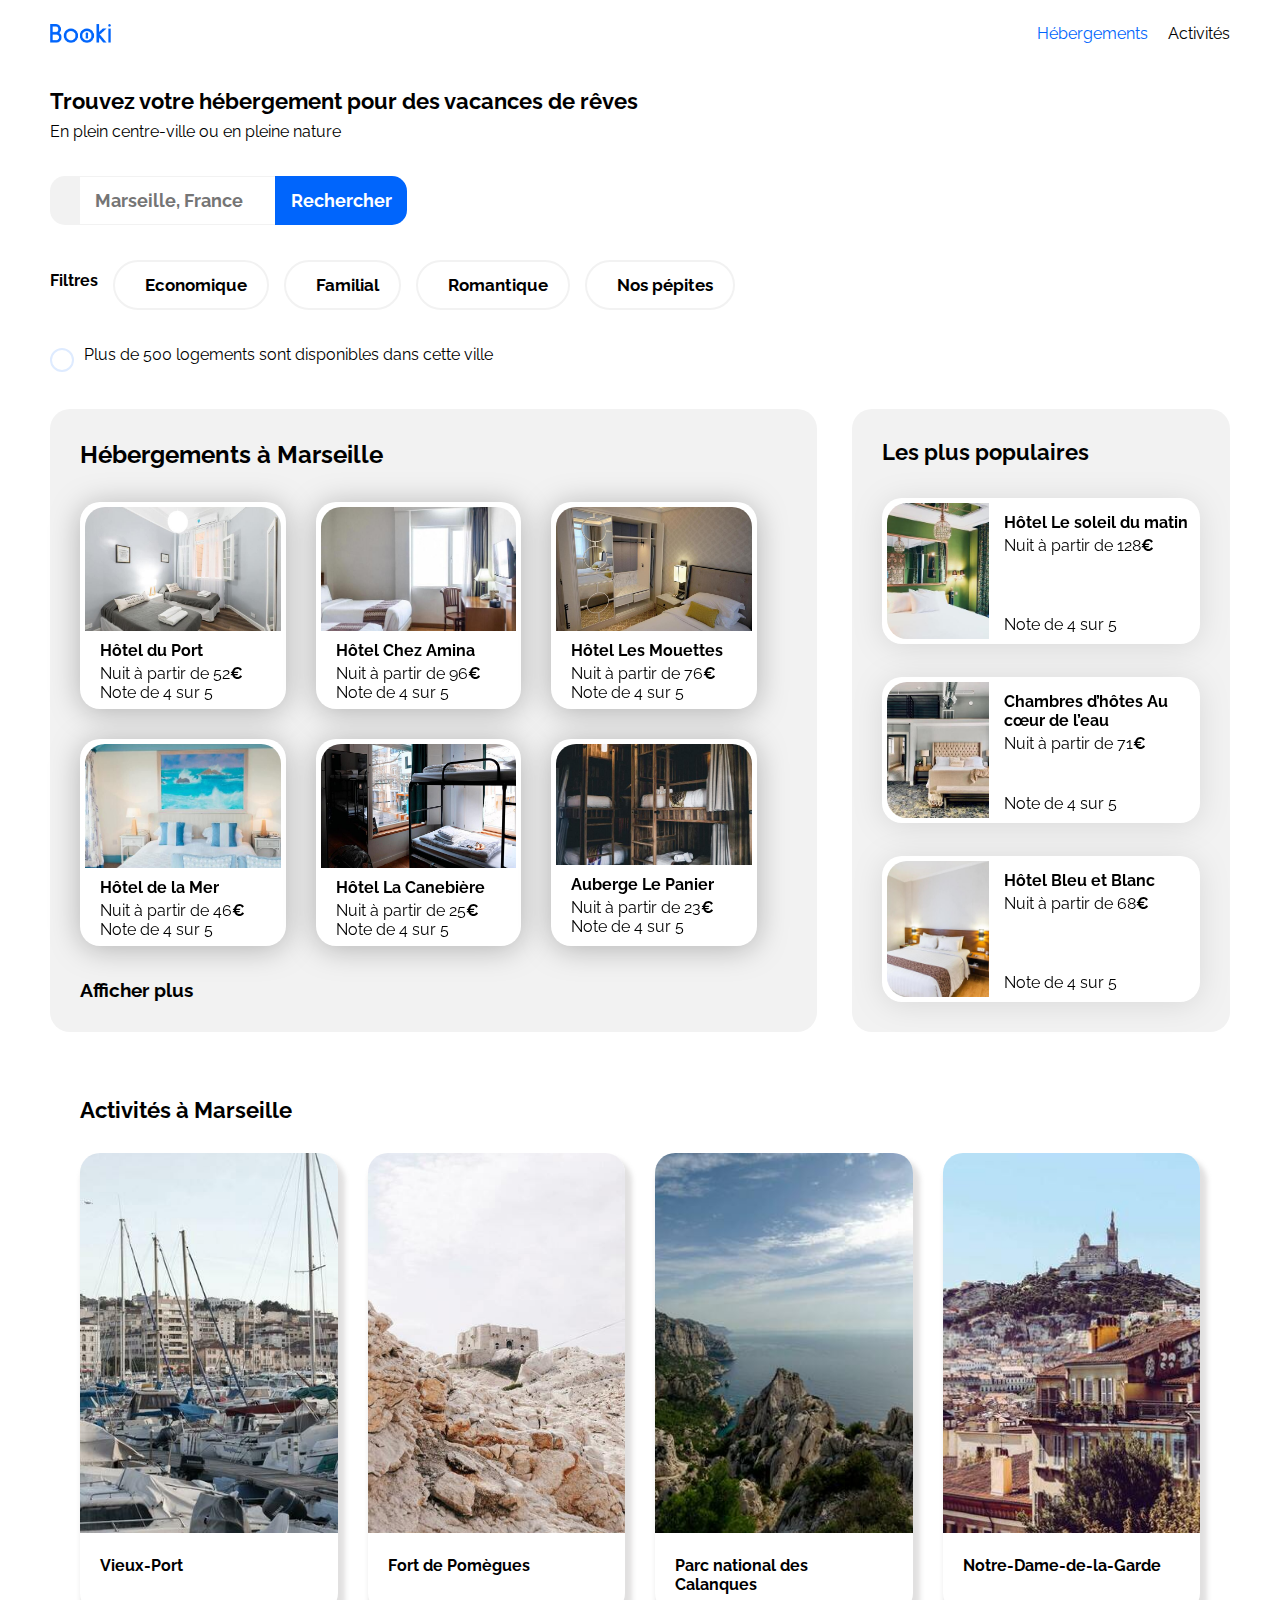
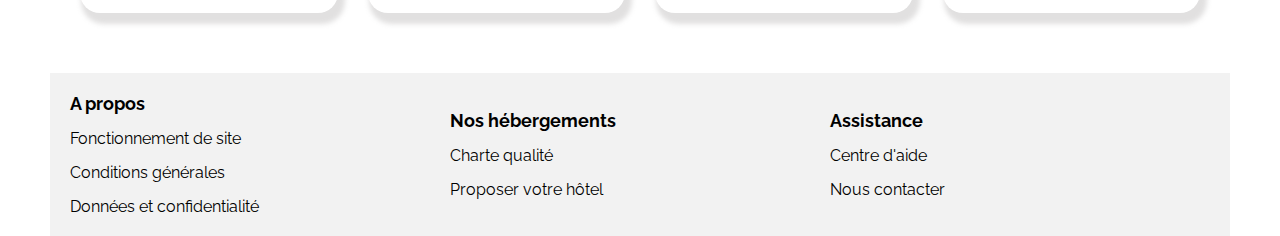
==== booki-RVU/index.html @ a8ab1704 "ajout des styles tablette et mobile" ====
<!DOCTYPE html>
<html lang="fr">

<head>
    <meta charset="UTF-8">
    <meta name="viewport" content="width=device-width, initial-scale=1.0">
    <title>Booki</title>
    <link rel="preconnect" href="https://fonts.googleapis.com">
    <link rel="preconnect" href="https://fonts.gstatic.com" crossorigin>
    <link href="https://fonts.googleapis.com/css2?family=Raleway:wght@400;500;700&display=swap" rel="stylesheet">
    <link rel="stylesheet" href="https://cdnjs.cloudflare.com/ajax/libs/font-awesome/6.2.1/css/all.min.css"
        integrity="sha512-MV7K8+y+gLIBoVD59lQIYicR65iaqukzvf/nwasF0nqhPay5w/9lJmVM2hMDcnK1OnMGCdVK+iQrJ7lzPJQd1w=="
        crossorigin="anonymous" referrerpolicy="no-referrer" />
    <link rel="stylesheet" href="./styles/style.css">
    <link rel="stylesheet" href="./styles/styles-mobile.css">
    <link rel="stylesheet" href="./styles/styles-tablette.css">
    <link rel="icon" type="image/svg+xml" href="images\logo\Booki.png">
</head>

<body>
    <div class="main-container">

        <header>
            <nav>
                <img class="logo-img" src="images/logo/Booki.png" alt="logo entreprise booki" />
                <ul>
                    <li id="barre-hebergements">
                        <a class="nav-hebergements" href="#Hébergements">Hébergements</a>
                    </li>
                    <li id="barre-activity">
                        <a class="nav-activités" href="#Activités">Activités</a>
                    </li>
                </ul>
            </nav>

        <section class="info">   
            <h1>Trouvez votre hébergement pour des vacances de rêves</h1>
            <p>En plein centre-ville ou en pleine nature</p>

            <form>
                <i class="fa-solid fa-location-dot"></i>
                <input type="search" name="ville" id="ville" placeholder="Marseille, France ">
                <button class="button-search" type="submit">
                    <span class="button-search-text">Rechercher</span>
                    <i class="fa-solid fa-search button-icon"></i>
                </button>
            </form>

            <section class="section-filters">
                <p class="filtres">Filtres</p>
                <ul>
                    <li>
                        <button class="button-filters">
                            <i class="fa-solid fa-money-bill-wave"></i>
                            Economique
                        </button>
                    </li>
                    <li>
                        <button class="button-filters">
                            <i class="fa-solid fa-person"></i>
                            Familial
                        </button>
                    </li>
                    <li>
                        <button class="button-filters">
                            <i class="fa-solid fa-heart"></i>
                            Romantique
                        </button>
                    </li>
                    <li>
                        <button class="button-filters">
                            <i class="fa-solid fa-fire"></i>
                            Nos pépites
                        </button>
                    </li>
                </ul>
        </section>
            <div class="info-section">
                <i class="fa-solid fa-circle-info"></i>
                <p>Plus de 500 logements sont disponibles dans cette ville</p>
            </div>
        </header>

        <main>
            <div class="hebergements-and-populaires">

                <section class="hebergements" id="Hébergements">
                    <h2>Hébergements à Marseille</h2>
                    <div class="hebergements-cards">
                        <a href="#">
                            <article class="card-hebergements">
                                <img class="img-hebergements" src=".\images\hebergements\fred-kleber.jpg"
                                    alt="chambre de l'hôtel du port montrant les lits, une pièce très claire et une fenêtre ouverte">

                                <div class="card-content">
                                    <div class="card-txt">
                                        <h3 class="card-title">Hôtel du Port</h3>
                                        <p>Nuit à partir de 52<span class="euro">€</span></p>
                                    </div>
                                    <div class="card-rating">
                                        <i class="fa-xs fa-solid fa-star" aria-hidden="true"></i>
                                        <i class="fa-xs fa-solid fa-star" aria-hidden="true"></i>
                                        <i class="fa-xs fa-solid fa-star" aria-hidden="true"></i>
                                        <i class="fa-xs fa-solid fa-star" aria-hidden="true"></i>
                                        <i class="fa-xs fa-solid fa-star neutral-star" aria-hidden="true"></i>
                                        <span class="sr-only">Note de 4 sur 5</span>
                                    </div>
                                </div>
                            </article>
                        </a>

                        <a href="#">
                            <article class="card-hebergements">

                                <img class="img-hebergements" src=".\images\hebergements\febrian-zakaria.jpg"
                                    alt="chambre de l'hôtel Chez Amina, montrant les lits, un bureau et une chaise en bois et la télé au mur, pièce très éclirée et fenêtre en fond">

                                <div class="card-content">
                                    <div class="card-txt">
                                        <h3 class="card-title">Hôtel Chez Amina</h3>
                                        <p>Nuit à partir de 96<span class="euro">€</span></p>
                                    </div>
                                    <div class="card-rating">
                                        <i class="fa-xs fa-solid fa-star" aria-hidden="true"></i>
                                        <i class="fa-xs fa-solid fa-star" aria-hidden="true"></i>
                                        <i class="fa-xs fa-solid fa-star" aria-hidden="true"></i>
                                        <i class="fa-xs fa-solid fa-star" aria-hidden="true"></i>
                                        <i class="fa-xs fa-solid fa-star neutral-star" aria-hidden="true"></i>
                                        <span class="sr-only">Note de 4 sur 5</span>
                                    </div>
                                </div>
                            </article>
                        </a>

                        <a href="#">
                            <article class="card-hebergements">

                                <img class="img-hebergements" src=".\images\hebergements\reisetopia.jpg"
                                    alt="chambre de l'hôtel Les Mouettes montrant un lit, lumière tamisée, une armoire avec miroirs arrondis et table de chevet">

                                <div class="card-content">
                                    <div class="card-txt">
                                        <h3 class="card-title">Hôtel Les Mouettes</h3>
                                        <p>Nuit à partir de 76<span class="euro">€</span></p>
                                    </div>
                                    <div class="card-rating">
                                        <i class="fa-xs fa-solid fa-star" aria-hidden="true"></i>
                                        <i class="fa-xs fa-solid fa-star" aria-hidden="true"></i>
                                        <i class="fa-xs fa-solid fa-star" aria-hidden="true"></i>
                                        <i class="fa-xs fa-solid fa-star" aria-hidden="true"></i>
                                        <i class="fa-xs fa-solid fa-star neutral-star" aria-hidden="true"></i>
                                        <span class="sr-only">Note de 4 sur 5</span>
                                    </div>
                                </div>
                            </article>
                        </a>


                        <a href="#">
                            <article class="card-hebergements">

                                <img class="img-hebergements" src=".\images\hebergements\annie-spratt.jpg"
                                    alt="chambre de l'hôtel de la Mer, montrant le lit, avec deux tables de chevet, un tableau de la mer accroché au dessus du lit, ambiance océane bleu et blanc">

                                <div class="card-content">
                                    <div class="card-txt">
                                        <h3 class="card-title">Hôtel de la Mer</h3>
                                        <p>Nuit à partir de 46<span class="euro">€</span></p>
                                    </div>
                                    <div class="card-rating">
                                        <i class="fa-xs fa-solid fa-star" aria-hidden="true"></i>
                                        <i class="fa-xs fa-solid fa-star" aria-hidden="true"></i>
                                        <i class="fa-xs fa-solid fa-star" aria-hidden="true"></i>
                                        <i class="fa-xs fa-solid fa-star" aria-hidden="true"></i>
                                        <i class="fa-xs fa-solid fa-star neutral-star" aria-hidden="true"></i>
                                        <span class="sr-only">Note de 4 sur 5</span>
                                    </div>
                                </div>
                            </article>
                        </a>

                        <a href="#">
                            <article class="card-hebergements">

                                <img class="img-hebergements" src=".\images\hebergements\marcus-loke.jpg"
                                    alt="chambre de l'hôtel La Canebière montrant des lits super posé devant une fenêtre donnant sur la rue">

                                <div class="card-content">
                                    <div class="card-txt">
                                        <h3 class="card-title">Hôtel La Canebière</h3>
                                        <p>Nuit à partir de 25<span class="euro">€</span></p>
                                    </div>
                                    <div class="card-rating">
                                        <i class="fa-xs fa-solid fa-star" aria-hidden="true"></i>
                                        <i class="fa-xs fa-solid fa-star" aria-hidden="true"></i>
                                        <i class="fa-xs fa-solid fa-star" aria-hidden="true"></i>
                                        <i class="fa-xs fa-solid fa-star" aria-hidden="true"></i>
                                        <i class="fa-xs fa-solid fa-star neutral-star" aria-hidden="true"></i>
                                        <span class="sr-only">Note de 4 sur 5</span>
                                    </div>
                                </div>
                            </article>
                        </a>

                        <a href="#">
                            <article class="card-hebergements">

                                <img class="img-hebergements" src=".\images\hebergements\nicate-lee.jpg"
                                    alt="chambre de l'hôtel de l'Auberge Le Panier, montrant plusieurs lits super posé en bois style bambou">

                                <div class="card-content">
                                    <div class="card-txt">
                                        <h3 class="card-title">Auberge Le Panier</h3>
                                        <p>Nuit à partir de 23<span class="euro">€</span></p>
                                    </div>
                                    <div class="card-rating">
                                        <i class="fa-xs fa-solid fa-star" aria-hidden="true"></i>
                                        <i class="fa-xs fa-solid fa-star" aria-hidden="true"></i>
                                        <i class="fa-xs fa-solid fa-star" aria-hidden="true"></i>
                                        <i class="fa-xs fa-solid fa-star" aria-hidden="true"></i>
                                        <i class="fa-xs fa-solid fa-star neutral-star" aria-hidden="true"></i>
                                        <span class="sr-only">Note de 4 sur 5</span>
                                    </div>
                                </div>
                            </article>
                        </a>
                    </div>
                    <div class="afficher-plus">
                    <a href="#">
                    <h3>Afficher plus
                    </a>  
                    </h3>
                 </div>

                </section>

                <section class="populaires">
                    <div class="populaires-title">
                        <h2 class="section-title">Les plus populaires</h2>
                        <i class="fa-solid fa-chart-line" aria-hidden="true"></i>
                    </div>
                    <div class="populaires-cards">
                        <a href="#">
                            <article class="card">
                                <img src="./images/hebergements/emile-guillemot.jpg"
                                    alt="Image de la chambre d'hôtel montrant un lit">
                                <div class="card-content">
                                    <div class="card-txt">
                                        <h3 class="card-title">Hôtel Le soleil du matin</h3>
                                        <p class="card-subtitle">Nuit à partir de 128<span class="euro">€</span></p>
                                    </div>
                                    <div class="card-rating">
                                        <i class="fa-xs fa-solid fa-star" aria-hidden="true"></i>
                                        <i class="fa-xs fa-solid fa-star" aria-hidden="true"></i>
                                        <i class="fa-xs fa-solid fa-star" aria-hidden="true"></i>
                                        <i class="fa-xs fa-solid fa-star" aria-hidden="true"></i>
                                        <i class="fa-xs fa-solid fa-star neutral-star" aria-hidden="true"></i>
                                        <span class="sr-only">Note de 4 sur 5</span>
                                    </div>
                                </div>
                            </article>
                        </a>
                        <a href="#">
                            <article class="card">
                                <img src="./images/hebergements/aw-creative.jpg"
                                    alt="Image de la chambre d'hôtel montrant un lit">
                                <div class="card-content">
                                    <div class="card-txt">
                                        <h3 class="card-title">Chambres d’hôtes Au cœur de l’eau</h3>
                                        <p class="card-subtitle">Nuit à partir de 71<span class="euro">€</span></p>
                                    </div>
                                    <div class="card-rating">
                                        <i class="fa-xs fa-solid fa-star" aria-hidden="true"></i>
                                        <i class="fa-xs fa-solid fa-star" aria-hidden="true"></i>
                                        <i class="fa-xs fa-solid fa-star" aria-hidden="true"></i>
                                        <i class="fa-xs fa-solid fa-star" aria-hidden="true"></i>
                                        <i class="fa-xs fa-solid fa-star neutral-star" aria-hidden="true"></i>
                                        <span class="sr-only">Note de 4 sur 5</span>
                                    </div>
                                </div>
                            </article>
                        </a>
                        <a href="#">
                            <article class="card">
                                <img src="./images/hebergements/febrian-zakaria2.jpg"
                                    alt="Image de la chambre d'hôtel montrant un lit">
                                <div class="card-content">
                                    <div class="card-txt">
                                        <h3 class="card-title">Hôtel Bleu et Blanc</h3>
                                        <p class="card-subtitle">Nuit à partir de 68<span class="euro">€</span></p>
                                    </div>
                                    <div class="card-rating">
                                        <i class="fa-xs fa-solid fa-star" aria-hidden="true"></i>
                                        <i class="fa-xs fa-solid fa-star" aria-hidden="true"></i>
                                        <i class="fa-xs fa-solid fa-star" aria-hidden="true"></i>
                                        <i class="fa-xs fa-solid fa-star" aria-hidden="true"></i>
                                        <i class="fa-xs fa-solid fa-star neutral-star" aria-hidden="true"></i>
                                        <span class="sr-only">Note de 4 sur 5</span>
                                    </div>
                                </div>
                            </article>
                        </a>
                    </div>
                </section>
        </main>

        <section class="activity" id="Activités">
            <h2 class="section-title">Activités à Marseille</h2>
            <div class="activity-cards">
                <article class="card-activity">
                    <a href="#"> 
                        <!-- j'ai ajouté les  lien -->
                        <img src=".\images\activites\reno-laithienne.jpg"
                            alt="Vieux Port, bateaux dans le mport de Marseille">
                            <h3>Vieux-Port</h3>
                    </a>
                </article>
                <article class="card-activity">
                    <a href="#">
                        <img src="./images/activites/paul-hermann.jpg" alt="Fort de Pomègues posé sur des rochers">
                            <h3>Fort de Pomègues</h3>
                    </a>
                </article>
                <article class="card-activity">
                    <a href="#">
                    <img src="./images/activites/kilyan-sockalingum.jpg"
                        alt="Les calanques avec en fond la Méditérannée">
                        <h3>Parc national des Calanques</h3>
                    </a>
                </article>
                <article class="card-activity">
                    <a href="#">
                    <img src="./images/activites/florian-wehde.jpg"
                        alt="Notre-Dame-de-La-Garde, avec la ville au pied de la coline en premier plan">
                        <h3>Notre-Dame-de-la-Garde</h3>
                    </a>
                </article>
            </div>
        </section>

        <footer>
            <section class="section-footer">
                <ul> 
                <h4>A propos</h4>
                    <li>
                        <a href="#">Fonctionnement de site</a>
                    </li>
                    <li>
                        <a href="#">Conditions générales</a>
                    </li>
                    <li>
                        <a href="#">Données et confidentialité</a>
                    </li>
                </ul>
            </section>

            <section class="section-footer">
                <ul>
                <h4>Nos hébergements</h4>
                    <li>
                        <a href="#">Charte qualité</a>
                    </li>
                    <li>
                        <a href="#">Proposer votre hôtel</a>
                    </li>
                </ul>
            </section>
            <section class="section-footer" >
                <ul>
                <h4>Assistance</h4>
                    <li>
                        <a href="#">Centre d'aide</a>
                    </li>
                    <li>
                        <a href="#">Nous contacter</a>
                    </li>
                </ul>
            </section>
        </footer>
    </div>
</body>

</html>
---- booki-RVU/styles/style.css ----
/****** General ***********/

* {
    margin: 0;
    padding: 0;
    font-family: 'Raleway', sans-serif;
    box-sizing: border-box;
}

:root {
    --main-color: #0065FC;
    --main-bg-color: #F2F2F2;
    --filter-bg-color: #DEEBFF;
}

body {
    font-family: 'Raleway', sans-serif;
    background-color: var(--main-bg-color);
    display: flex;
    justify-content: center;
    gap: 35px;
}

.main-container {
    width: 100%;
    max-width: 1440px;
    padding: 0 50px;
    box-sizing: border-box;
    margin:auto;
    background-color: white;
}

.fa-solid {
    color: var(--main-color);
}

ul {
    list-style-type: none;
}

a {
    color: inherit;
    text-decoration: none;
}

/******header******/

header {
    width: 100%;
    background-color: white;
    display: flex;
    flex-direction: column;
    justify-content: flex-start;
    align-items: start;
}

/* *****nav bar*****add code */

.logo-img {
    width: 3.818rem;
    height: 1.188rem;
}

nav {
    width: 100%;
    display: flex;
    justify-content: space-between;
    align-items: center;
    margin-top: 1.5rem;  /**24px**/
    margin-bottom: 1.25rem;  /**20px**/
    padding-bottom: 0.938rem;  /**15px**/
    font-size: 1em;
    font-weight: 400;
    text-align: center;
}

nav a {
    margin: 1.25rem 1.25rem;
    padding: 0;
    text-decoration: none;
}

nav ul {
    list-style-type: none;
    display: flex;
    gap: 1.25rem;  /**15px**/
}

/* *****specific styles nav hébergements*****add code */

.nav-hebergements {
    margin: 0;
    padding-top: 1.25rem;
    color: var(--main-color); 
    transition-duration: 0.3s;  
}

.nav-hebergements:hover {
    border-top: 2px solid var(--main-color);
}


/* *****specific styles nav Activités*****add code*/

.nav-activités {
    color: black;
    margin: 0;
    padding-right: 0;
    border-bottom: 2px solid transparent; 
}

.nav-activités:hover {
    color: #0065FC;
    transition: 0.3s;
}

/* *****header, section info (h1+P, form)***** add code*/

h1 {
    font-family: 'Raleway', sans-serif;
    font-size: 1.375rem;   /***22px***/
    font-weight: 700;
    margin: 0.625rem 0 0 0;
}

header p {
    font-size: 1rem;
    font-weight: 400;
    margin: 8px 0 25px 0;
    padding: 0 0 10px 0;
}


/*add code form*/

form {
    display: flex;
    margin: 0;
}

.fa-location-dot {
    display:flex;
    justify-content: center;
    align-items: center;
    max-width: 50px;
    height: 49px;
    border-top-left-radius: 15px;
    border-bottom-left-radius: 15px;
    margin: 0;
    background-color: #F2F2F2;
    color: black;
    padding: 15px;
    border: 1px;
}

input[type="search"] {
    max-width: 195px;
    height: 49px; 
    border: 1px solid var(--filter-bg-color);
    border-left: none; 
    border-right: none; 
    border-top: 1px solid var(--main-bg-color);
    border-bottom: 1px solid var(--main-bg-color);
    background-color: white;
    padding: 15px;
    box-sizing: border-box;
    font-family: 'Raleway', sans-serif;
    font-weight:bold;
    font-size: 1.15rem;   /***18px***/
    color: black;
  }

.button-search {
    display: flex;
    justify-content: center;
    align-items: center;
    max-width: 132px;
    height: 49px;
    margin: 0;
    background-color: var(--main-color);
    border:none;
    border-top-right-radius: 15px;
    border-bottom-right-radius: 15px;
    color: #FfFfFf;
    font-family: 'Raleway',sans-serif;
    font-weight: bold;
    text-align: center;
    font-size: 1.125rem;
    padding: 15px 16px 15px 16px;
    margin: 0;
    border: 1px;
    cursor: pointer;
}

.button-search-text {
    display: inline;
}

.button-search-icon {
    display: none;
}

/*add code filters*/
/*filters section*/

.section-filters {
    display: flex;
    align-items: center;
    gap: 15px;
    font-family: 'raleway', sans-serif;
    font-size: 1.125rem;   /**18px**/
    font-weight: 700;
    font-weight: bold;
    margin: 35px 0 35px 0;
   
}

.section-filters ul {
    display: flex;
    justify-content: center;
    align-items: center;
    padding: 0;
    gap:0.938rem;  /**15px**/
}

.button-filters {
    display: flex;
    align-items: center;
    gap: 10px;
    padding: 10px 20px;
    background-color: white;
    border: 2px solid #F2F2F2;
    border-radius: 50px;
    font-family: 'Raleway', sans-serif;
    font-size: 1.063rem;   /**17px**/
    font-weight: 700;
    color: black;
    height: 50px;
    cursor: default; 
}
.filtres {
    font-family: 'Raleway', sans-serif;
    font-weight: bold; 
    margin:0;
}

.li-filters {   
    display: flex;
    width: auto;
}

.button-filters:hover {
    background-color: #DEEBFF;
    transition: 0.5s;
}

/*icone info <p> header*/
.info-section {
    display: flex;
    align-items: center;
    margin: 35px 0px;
    gap: 10px;
}

/*mettre la bonne icône fontawesome*/
.info-section i {
    color: var(--main-color); 
    background-color: white; 
    border: 2px solid var(--filter-bg-color); 
    border-radius: 50%; 
    padding: 10px; 
}

.info-section p {
    margin: 0;
    font-size: 1rem;
    font-weight: 400;
}


/*main*/


.section-title {
    margin: 0;
    font-size: 22px;
}

.card {
    background-color: white;
    border-radius: 20px;
    padding: 5px;
    filter: drop-shadow(0px 3px 15px rgba(0, 0, 0, 0.1));
}

.card img {
    object-fit: cover;
    height: auto;   

}

.card-title {
    font-size: 1rem;
    font-weight: bold;
}

.euro {
    font-weight: 700;
}

.neutral-star {
    color: var(--main-bg-color);
}

/****** Hebergements And Populaires ***********/

.hebergements-and-populaires {
    display: flex;
    justify-content: space-between;
}

.hebergements-and-populaires section {
    background-color: var(--main-bg-color);
    border-radius: 20px;
    padding: 30px;
    box-sizing: border-box;
}

/****** Hebergements ***********//*add code*/

.hebergements {
    width: 65%;
    display: flex;
    flex-direction: column;
    justify-content: space-around; 
   
}

.hebergements-cards {
    display: flex;
    flex-wrap: wrap;
    gap:  0 30px;
}

.hebergements .card-content {
    padding-left: 15px;
}

.img-hebergements {
    width: 100%;
    height: 124px;
    border-radius: 20px 20px 0 0;
    object-fit: cover;
}

.hebergements-cards a {
    width: calc(33.333% - 30px);


}

.card-hebergements {
    background-color: white;
    border-radius: 20px;
    padding: 5px;
    margin-top: 30px;
    filter: drop-shadow(0px 3px 15px rgba(0, 0, 0, 0.268));
    display: flex;
    flex-direction: column;
    height:207.25px;

}

.hebergements-cards .card-title {
    margin-top: 10px;
    margin-bottom: 4px;
}


.hebergements-cards .card-rating {
    margin-bottom: 5px;
}

.afficher-plus {
    
    margin: 30px 0 0 0;
    color: black;
    font-weight: bold;
}

/****** Populaires ***********/
.populaires {
    width: 32%;
}

.populaires-title {
    display: flex;
    justify-content: space-between;
    align-items: center;
}

.populaires-cards .card {
    display: flex;
    margin-top: 33px;
}

.populaires-cards img {
    width: 33%;
    height: 136px;
    border-top-left-radius: 20px;
    border-bottom-left-radius: 20px;
}

.populaires-cards .card-content {
    width: 67%;
    padding-left: 15px;
    display: flex;
    flex-direction: column;
    justify-content: space-between;

}

.populaires-cards .card-title {
    margin-top: 10px;
    margin-bottom: 4px;
}

.populaires-cards .card-subtitle {
    margin: 0;
}

.populaires-cards .card-rating {
    margin-bottom: 5px;
}

/* *****activités à Marseille***** */

.activity {
    background-color: white;
    width: 100%;
    display: flex; 
    flex-direction: column;
    padding: 30px; 
    margin-top: 35px;;
}

.activity h2 {
    padding-bottom: 30px;
}

.activity-cards {
    display: flex;
    gap: 30px;
    flex-wrap: wrap;
}

.card-activity {
    flex: 1 1 calc(25% - 30px); /* Divisé en 4 moins la taille du gap */
    display: flex;
    flex-direction: column;
    background-color: white;
    box-shadow: 4px 8px 5px 3px #dad9d9d1;
    border-radius: 20px;
}

.card-activity img {  /* revoir la proportion des images*/
    object-fit: cover;
    width: 100%;
    height: 380px;
    border-radius: 20px 20px 0 0;
}

.card-activity h3 {
   
    font-size: 1rem;
    padding: 19px 20px;
}
    
/* *****footer***** (add code)*/

footer {
    display: flex;
    justify-content: flex-start;
    align-items: center;
    background: #f2f2f2;
    margin: 30PX 0 0;
    padding: 20px;
}

footer h4 {
    font-size: 1.125rem;
    font-weight: bold;
    text-align: start;
}

footer ul {
    display:flex;
    flex-direction: column;
    padding: 0;
    gap: 0.938rem;

}

.section-footer {
    display: flex;
    flex: 1 1 calc(33.333%);
}


/* Le code ci-dessous correspond à la version responsive uniquement */

/****** Media queries ***********/
/* Medium devices (tablets, less/equal than 1024px) */
@media (max-width: 1024px) {
    .hebergements-and-populaires {
        flex-direction: column;
    }

    .hebergements {
        width: 100%;
    }

    .populaires {
        width: 100%;
        margin-top: 50px;
    }

    .populaires-cards {
        display: flex;
        flex-direction: row;
        justify-content: space-between;
    }

    .populaires-cards a {
        width: 30%;
    }

    .populaires-cards .card-title {
        font-size: 14px;
    }

    .populaires-cards .card-subtitle {
        font-size: 13px;
    }
}
/***header***/




/***add icon-search***/

@media screen and (max-width: 768px) {
    
    .button-text {
        display: none;
    }

    .button-icon {
        display: inline;
    }
}


/* Small devices (phones, less than 768px) */
@media screen and  (max-width: 767.98px) {
    /* ... */
}

/******code large dektop****/

@media screen and (min-width: 1440px) {

.main-container {
        max-width: 1440px;
    }
}
---- booki-RVU/styles/styles-mobile.css ----
@media screen and (max-width:767.98px) {

    * {
        font-family: 'Raleway', sans-serif;
        margin: 0;
        padding:0;
        box-sizing: border-box;
    }

.main-container {
    width: 100%;
    padding: 0 20px;
    box-sizing: border-box;
    margin: auto;

}

header {
    display: flex;
    flex-direction: column;
    justify-content: center;
   }

.logo-img {
    min-width: 61px;
    min-height: 19px;
    margin: 30px auto;
}

/* *******nav******* */

   nav {
    display: flex;
    flex-direction: column;
    justify-content: center;
    align-items: center;
  
   }

   nav ul {
    margin: 0;
    display:flex;
    justify-content:space-between;
    width: 100%;
   }

   .nav-hebergements a {
    margin: 0;
    padding-bottom: 1.25rem;
    color: var(--main-color);   
}

.nav-activités .nav-hebergements {
    flex-grow: 1;
    text-align: center;
    position: relative;
}

.nav-activités {
    color: black;
    margin: 0;
    padding: 0 0 15px ;
}

#barre-hebergements {
    width: 50%;
    padding-bottom: 15px;
    margin: 0 auto 0 auto;
    border-bottom: 2px solid var( --main-color);
}

.nav-hebergements:hover {
    border-top : transparent;
}

#barre-activity {
    width: 50%;
    padding-bottom: 15px;
    margin: 0 auto 0 auto;
    border-bottom: 2px solid var(--main-bg-color); 
}

/***section info***/
.info {
    display: flex;
    flex-direction: column;
    justify-content: start;
    align-items: center;
}

.button-search-text {
    display: none;
}

.button-search-icon {
    display: inline;
    text-align: center;
    background: var(--main-color);
    color: white;
}

.section-filters {
    flex-direction: column;
    align-items: center;
}

.section-filters ul {
    display: grid;
    grid-template-columns: 1fr 1fr;
    gap: 10px;
}


/******footer*****/

footer {
    display: grid;
    grid-template-columns: 1fr;
    gap: 20px;
    background-color: #F2F2F2;
    padding: 30px;
   
}

footer section {
    display: flex;
    justify-content: start ;
    align-items: center;
    margin-bottom: 50px
}
footer h4 {
    font-size: 1.125rem;
    font-weight: bold;
}

footer ul {
    list-style: none;
    padding: 0;
    text-align: left;
    gap: 15px;
}


}
---- booki-RVU/styles/styles-tablette.css ----
@media screen and (min-width: 768px) and (max-width: 1024px) {

* {
        font-family: 'Raleway', sans-serif;
        margin: 0;
        padding: 0;
        box-sizing: border-box;
    }

.main-container {
        width: 100%;
        max-width: 768px;
        margin: 0 auto;
        padding: 20px;
        background: white;
    }

header {
        text-align: start;
    }

nav {
        display: flex;
        justify-content: space-between;
        align-items: center;
        margin: 20px 0;
    }

.info {
        margin: 20px 0;
    }
    /***hébergements***/

    .hebergements-cards a {
        display: grid;
        grid-template-columns: (repeat 3,1fr);
        grid-template-rows: (repeat 2,1fr);
        gap: 30px;
    }

.card {
        background-color: white;
        border-radius: 20px;
        box-shadow: 0 3px 15px rgba(0, 0, 0, 0.1);
        overflow: hidden;
        text-align: center;
    }

    /***section populaire***/

.populaires-cards {
        display: flex;
        flex-direction: row;
        gap: 20px; /***à contrôler***/

    }

.populaires-cards .card-content {
    text-align: left;
    display: flex;
    flex-direction: column;
    justify-content: space-between;
}

      /****section activity*****/


.activies-cards {
        display: grid;
        grid-template-columns: (repeat 4, 1fr);
        max-height: 270px;
        min-width: 193.5px;
        gap: 30px;
        grid-auto-rows: 270px;
      }

.card-activity {
        background: white;
        border-radius: 20px;
        box-shadow:  4px 8px 5px 3px #dad9d9d1;
      }

      .card-activity img {
        width: 100%;
        object-fit: cover;
     
     
      }



footer {
    display: grid;
    grid-template-columns: repeat(3, 1fr);
    padding: 20px;
    background: var(--main-bg-color);
}

footer .section-footer {
    text-align: left;

}

footer h4 {
    font-size: 1rem;
    font-weight: 700;
    margin-bottom: 10px;;
}

footer ul {
    list-style-type: none;
    padding: 0 20px;
}

footer ul li {
    margin-bottom: 5px;  /** a vérifier***/
}


}
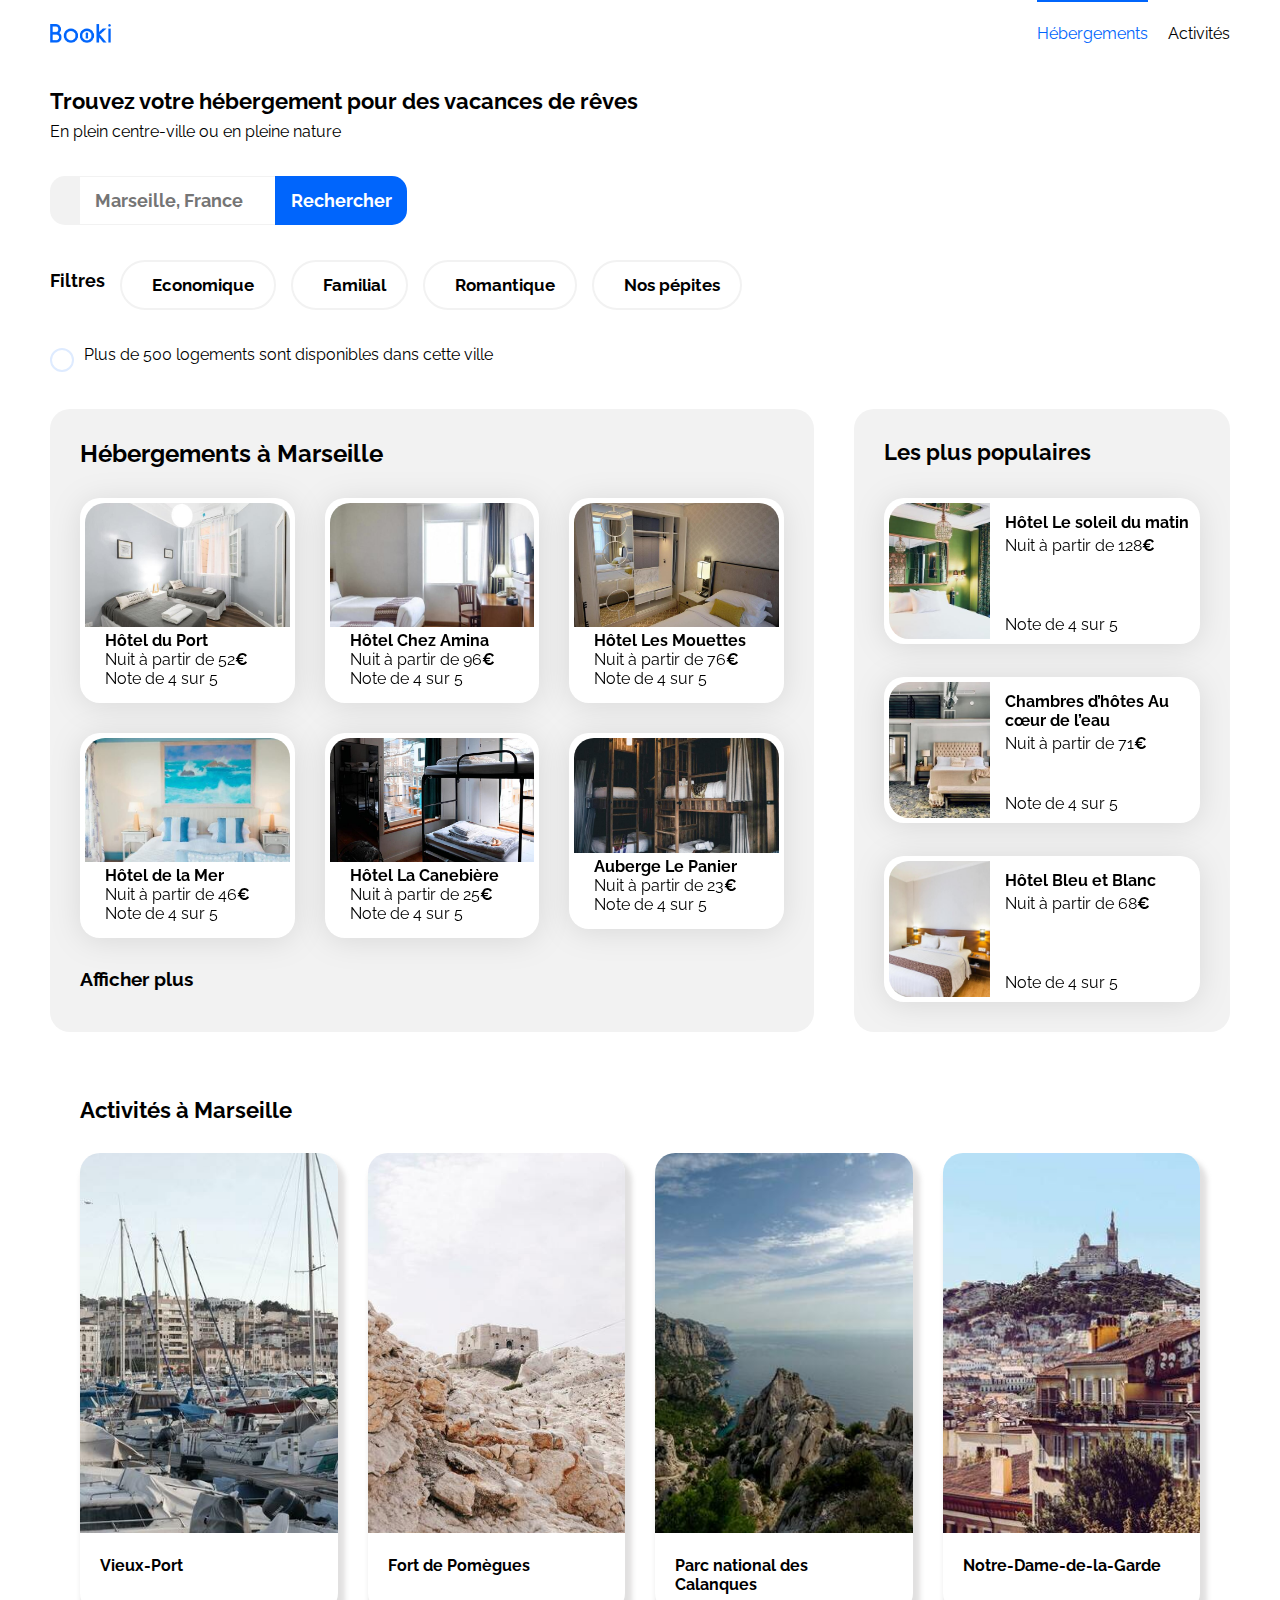
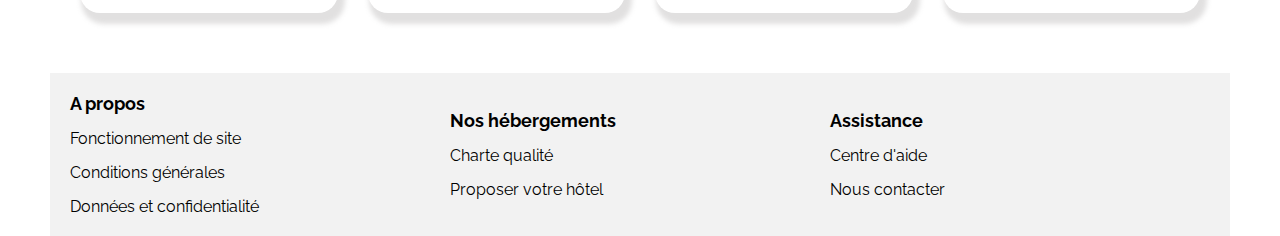
==== commit 703a8bac: "Ajout des media queries pour la version mobile et tablette, ajustements du CSS." ====
--- a/booki-RVU/index.html
+++ b/booki-RVU/index.html
@@ -31,6 +31,7 @@
                         <a class="nav-activités" href="#Activités">Activités</a>
                     </li>
                 </ul>
+           
             </nav>
 
         <section class="info">   
@@ -38,45 +39,45 @@
             <p>En plein centre-ville ou en pleine nature</p>
 
             <form>
-                <i class="fa-solid fa-location-dot"></i>
+                <i class="fa-solid fa-location-dot" aria-hidden="true"></i>
                 <input type="search" name="ville" id="ville" placeholder="Marseille, France ">
-                <button class="button-search" type="submit">
+                <button class="button-search" type="submit" aria-label="Rechercher"> 
                     <span class="button-search-text">Rechercher</span>
                     <i class="fa-solid fa-search button-icon"></i>
                 </button>
             </form>
 
             <section class="section-filters">
-                <p class="filtres">Filtres</p>
+               <p class="filtres">Filtres</p>
                 <ul>
                     <li>
                         <button class="button-filters">
-                            <i class="fa-solid fa-money-bill-wave"></i>
+                            <i class="fa-solid fa-money-bill-wave" aria-hidden="true"></i>
                             Economique
                         </button>
                     </li>
                     <li>
                         <button class="button-filters">
-                            <i class="fa-solid fa-person"></i>
+                            <i class="fa-solid fa-person" aria-hidden="true"></i>
                             Familial
                         </button>
                     </li>
                     <li>
                         <button class="button-filters">
-                            <i class="fa-solid fa-heart"></i>
+                            <i class="fa-solid fa-heart" aria-hidden="true"></i>
                             Romantique
                         </button>
                     </li>
                     <li>
                         <button class="button-filters">
-                            <i class="fa-solid fa-fire"></i>
+                            <i class="fa-solid fa-fire" aria-hidden="true"></i>
                             Nos pépites
                         </button>
                     </li>
                 </ul>
-        </section>
+            </section>
             <div class="info-section">
-                <i class="fa-solid fa-circle-info"></i>
+                <i class="fa-solid fa-circle-info" aria-hidden="true"></i>
                 <p>Plus de 500 logements sont disponibles dans cette ville</p>
             </div>
         </header>
@@ -88,8 +89,8 @@
                     <h2>Hébergements à Marseille</h2>
                     <div class="hebergements-cards">
                         <a href="#">
-                            <article class="card-hebergements">
-                                <img class="img-hebergements" src=".\images\hebergements\fred-kleber.jpg"
+                            <article class="card">
+                                <img src=".\images\hebergements\fred-kleber.jpg"
                                     alt="chambre de l'hôtel du port montrant les lits, une pièce très claire et une fenêtre ouverte">
 
                                 <div class="card-content">
@@ -110,9 +111,9 @@
                         </a>
 
                         <a href="#">
-                            <article class="card-hebergements">
-
-                                <img class="img-hebergements" src=".\images\hebergements\febrian-zakaria.jpg"
+                            <article class="card">
+
+                                <img src=".\images\hebergements\febrian-zakaria.jpg"
                                     alt="chambre de l'hôtel Chez Amina, montrant les lits, un bureau et une chaise en bois et la télé au mur, pièce très éclirée et fenêtre en fond">
 
                                 <div class="card-content">
@@ -133,9 +134,9 @@
                         </a>
 
                         <a href="#">
-                            <article class="card-hebergements">
-
-                                <img class="img-hebergements" src=".\images\hebergements\reisetopia.jpg"
+                            <article class="card">
+
+                                <img src=".\images\hebergements\reisetopia.jpg"
                                     alt="chambre de l'hôtel Les Mouettes montrant un lit, lumière tamisée, une armoire avec miroirs arrondis et table de chevet">
 
                                 <div class="card-content">
@@ -157,9 +158,9 @@
 
 
                         <a href="#">
-                            <article class="card-hebergements">
-
-                                <img class="img-hebergements" src=".\images\hebergements\annie-spratt.jpg"
+                            <article class="card">
+
+                                <img src=".\images\hebergements\annie-spratt.jpg"
                                     alt="chambre de l'hôtel de la Mer, montrant le lit, avec deux tables de chevet, un tableau de la mer accroché au dessus du lit, ambiance océane bleu et blanc">
 
                                 <div class="card-content">
@@ -180,9 +181,9 @@
                         </a>
 
                         <a href="#">
-                            <article class="card-hebergements">
-
-                                <img class="img-hebergements" src=".\images\hebergements\marcus-loke.jpg"
+                            <article class="card">
+
+                                <img src=".\images\hebergements\marcus-loke.jpg"
                                     alt="chambre de l'hôtel La Canebière montrant des lits super posé devant une fenêtre donnant sur la rue">
 
                                 <div class="card-content">
@@ -203,9 +204,9 @@
                         </a>
 
                         <a href="#">
-                            <article class="card-hebergements">
-
-                                <img class="img-hebergements" src=".\images\hebergements\nicate-lee.jpg"
+                            <article class="card">
+
+                                <img src=".\images\hebergements\nicate-lee.jpg"
                                     alt="chambre de l'hôtel de l'Auberge Le Panier, montrant plusieurs lits super posé en bois style bambou">
 
                                 <div class="card-content">
@@ -309,7 +310,6 @@
             <div class="activity-cards">
                 <article class="card-activity">
                     <a href="#"> 
-                        <!-- j'ai ajouté les  lien -->
                         <img src=".\images\activites\reno-laithienne.jpg"
                             alt="Vieux Port, bateaux dans le mport de Marseille">
                             <h3>Vieux-Port</h3>
@@ -317,7 +317,7 @@
                 </article>
                 <article class="card-activity">
                     <a href="#">
-                        <img src="./images/activites/paul-hermann.jpg" alt="Fort de Pomègues posé sur des rochers">
+                        <img src="./images/activites/paul-hermann.jpg" alt="Fort de Pomègues, rochers au premier plan">
                             <h3>Fort de Pomègues</h3>
                     </a>
                 </article>
@@ -380,4 +380,4 @@
     </div>
 </body>
 
-</html>+</html>
--- a/booki-RVU/styles/style.css
+++ b/booki-RVU/styles/style.css
@@ -15,19 +15,16 @@
 
 body {
     font-family: 'Raleway', sans-serif;
-    background-color: var(--main-bg-color);
     display: flex;
     justify-content: center;
-    gap: 35px;
+    background: white;
 }
 
 .main-container {
     width: 100%;
     max-width: 1440px;
-    padding: 0 50px;
-    box-sizing: border-box;
-    margin:auto;
-    background-color: white;
+    padding: 0px 50px;
+    margin: 0;
 }
 
 .fa-solid {
@@ -43,15 +40,43 @@
     text-decoration: none;
 }
 
+
+p {
+    font-size: 1em;
+    font-weight: normal;
+}
+
+.section-title {
+    margin: 0;
+    font-size: 22px;
+    font-weight: bold;
+}
+
+.card {
+    background-color: white;
+    border-radius: 20px;
+    padding: 5px;
+    filter: drop-shadow(0px 3px 15px rgba(0, 0, 0, 0.1));
+}
+
+.euro {
+    font-weight: 700;
+}
+
+.neutral-star {
+    color: var(--main-bg-color);
+}
+
+
+
 /******header******/
 
 header {
     width: 100%;
-    background-color: white;
     display: flex;
     flex-direction: column;
     justify-content: flex-start;
-    align-items: start;
+
 }
 
 /* *****nav bar*****add code */
@@ -69,19 +94,17 @@
     margin-top: 1.5rem;  /**24px**/
     margin-bottom: 1.25rem;  /**20px**/
     padding-bottom: 0.938rem;  /**15px**/
-    font-size: 1em;
+    font-size: 1em; /* **16px** */
     font-weight: 400;
     text-align: center;
 }
 
 nav a {
-    margin: 1.25rem 1.25rem;
+    margin: 1.25rem 1.25rem; /* **20px** */
     padding: 0;
-    text-decoration: none;
 }
 
 nav ul {
-    list-style-type: none;
     display: flex;
     gap: 1.25rem;  /**15px**/
 }
@@ -90,12 +113,8 @@
 
 .nav-hebergements {
     margin: 0;
-    padding-top: 1.25rem;
-    color: var(--main-color); 
-    transition-duration: 0.3s;  
-}
-
-.nav-hebergements:hover {
+    padding-top: 1.4rem;  /* **22.4px** */
+    color: var(--main-color);  
     border-top: 2px solid var(--main-color);
 }
 
@@ -106,12 +125,6 @@
     color: black;
     margin: 0;
     padding-right: 0;
-    border-bottom: 2px solid transparent; 
-}
-
-.nav-activités:hover {
-    color: #0065FC;
-    transition: 0.3s;
 }
 
 /* *****header, section info (h1+P, form)***** add code*/
@@ -120,12 +133,11 @@
     font-family: 'Raleway', sans-serif;
     font-size: 1.375rem;   /***22px***/
     font-weight: 700;
-    margin: 0.625rem 0 0 0;
+    margin: 0.625rem 0 0 0;  /* ** 10px** */
 }
 
 header p {
-    font-size: 1rem;
-    font-weight: 400;
+
     margin: 8px 0 25px 0;
     padding: 0 0 10px 0;
 }
@@ -143,10 +155,9 @@
     justify-content: center;
     align-items: center;
     max-width: 50px;
-    height: 49px;
+    max-height: 49px;
     border-top-left-radius: 15px;
     border-bottom-left-radius: 15px;
-    margin: 0;
     background-color: #F2F2F2;
     color: black;
     padding: 15px;
@@ -155,16 +166,17 @@
 
 input[type="search"] {
     max-width: 195px;
-    height: 49px; 
+    max-height: 49px; 
     border: 1px solid var(--filter-bg-color);
     border-left: none; 
     border-right: none; 
+    outline: none;
     border-top: 1px solid var(--main-bg-color);
     border-bottom: 1px solid var(--main-bg-color);
     background-color: white;
     padding: 15px;
     box-sizing: border-box;
-    font-family: 'Raleway', sans-serif;
+    font-family: 'raleway', sans-serif;
     font-weight:bold;
     font-size: 1.15rem;   /***18px***/
     color: black;
@@ -176,16 +188,14 @@
     align-items: center;
     max-width: 132px;
     height: 49px;
-    margin: 0;
     background-color: var(--main-color);
     border:none;
     border-top-right-radius: 15px;
     border-bottom-right-radius: 15px;
     color: #FfFfFf;
-    font-family: 'Raleway',sans-serif;
     font-weight: bold;
     text-align: center;
-    font-size: 1.125rem;
+    font-size: 1.125rem;  /* **20px** */
     padding: 15px 16px 15px 16px;
     margin: 0;
     border: 1px;
@@ -207,12 +217,9 @@
     display: flex;
     align-items: center;
     gap: 15px;
-    font-family: 'raleway', sans-serif;
     font-size: 1.125rem;   /**18px**/
     font-weight: 700;
-    font-weight: bold;
     margin: 35px 0 35px 0;
-   
 }
 
 .section-filters ul {
@@ -280,43 +287,22 @@
 
 /*main*/
 
-
-.section-title {
-    margin: 0;
-    font-size: 22px;
-}
-
-.card {
-    background-color: white;
-    border-radius: 20px;
-    padding: 5px;
-    filter: drop-shadow(0px 3px 15px rgba(0, 0, 0, 0.1));
-}
-
 .card img {
     object-fit: cover;
     height: auto;   
-
 }
 
 .card-title {
-    font-size: 1rem;
+    font-size: 16px;
     font-weight: bold;
 }
 
-.euro {
-    font-weight: 700;
-}
-
-.neutral-star {
-    color: var(--main-bg-color);
-}
-
 /****** Hebergements And Populaires ***********/
 
 .hebergements-and-populaires {
     display: flex;
     justify-content: space-between;
+    gap: 40px;
 }
 
 .hebergements-and-populaires section {
@@ -326,71 +312,76 @@
     box-sizing: border-box;
 }
 
+.hebergements-and-populaires .hebergements {
+    padding: 30px 0 30px 30px;
+}
+
 /****** Hebergements ***********//*add code*/
 
 .hebergements {
     width: 65%;
     display: flex;
     flex-direction: column;
-    justify-content: space-around; 
-   
+    justify-content: left;
 }
 
 .hebergements-cards {
     display: flex;
     flex-wrap: wrap;
-    gap:  0 30px;
-}
-
-.hebergements .card-content {
-    padding-left: 15px;
-}
-
-.img-hebergements {
+    gap:  0px 30px;
+}
+
+.hebergements-cards a {
+    width: calc(33.333% - 30px);
+}
+
+.hebergements-cards img {
     width: 100%;
-    height: 124px;
+    max-height: 124px;
     border-radius: 20px 20px 0 0;
     object-fit: cover;
 }
 
-.hebergements-cards a {
-    width: calc(33.333% - 30px);
-
-
-}
-
-.card-hebergements {
-    background-color: white;
-    border-radius: 20px;
-    padding: 5px;
+.hebergements-cards .card {
     margin-top: 30px;
-    filter: drop-shadow(0px 3px 15px rgba(0, 0, 0, 0.268));
-    display: flex;
-    flex-direction: column;
-    height:207.25px;
+    display: flex;
+    flex-direction: column;
+    max-height: 207.25px;
+}
+
+.hebergements .card-content {
+    padding-left: 10px;
+    margin: 4px 0 0 10px;
 
 }
 
 .hebergements-cards .card-title {
-    margin-top: 10px;
-    margin-bottom: 4px;
+    
+    font-size: 16px;
+    font-weight: bold;
+    text-align: left;
+}
+
+.hebergements-cards .card-subtitle {
+    font-size: 14px;
 }
 
 
 .hebergements-cards .card-rating {
-    margin-bottom: 5px;
+    margin-bottom: 10px;
 }
 
 .afficher-plus {
-    
     margin: 30px 0 0 0;
     color: black;
     font-weight: bold;
 }
 
 /****** Populaires ***********/
+
 .populaires {
     width: 32%;
+    padding: 30px;
 }
 
 .populaires-title {
@@ -458,7 +449,7 @@
     flex: 1 1 calc(25% - 30px); /* Divisé en 4 moins la taille du gap */
     display: flex;
     flex-direction: column;
-    background-color: white;
+    background: white;
     box-shadow: 4px 8px 5px 3px #dad9d9d1;
     border-radius: 20px;
 }
@@ -543,9 +534,6 @@
         font-size: 13px;
     }
 }
-/***header***/
-
-
 
 
 /***add icon-search***/
@@ -558,6 +546,7 @@
 
     .button-icon {
         display: inline;
+        color: #FfFfFf;
     }
 }
 
@@ -573,5 +562,6 @@
 
 .main-container {
         max-width: 1440px;
+        background: #fff;
     }
 }--- a/booki-RVU/styles/styles-mobile.css
+++ b/booki-RVU/styles/styles-mobile.css
@@ -1,114 +1,190 @@
- @media screen and (max-width:767.98px) {
-
-    * {
+ @media screen and (min-width: 320px) and (max-width:767.95px) {
+
+ * {
         font-family: 'Raleway', sans-serif;
         margin: 0;
         padding:0;
         box-sizing: border-box;
     }
+     
 
 .main-container {
     width: 100%;
-    padding: 0 20px;
-    box-sizing: border-box;
-    margin: auto;
-
-}
+    padding: 0px;
+}
+
 
 header {
     display: flex;
     flex-direction: column;
-    justify-content: center;
-   }
+    margin-bottom: 35px;
+}
 
 .logo-img {
     min-width: 61px;
     min-height: 19px;
-    margin: 30px auto;
+    margin: 0px auto 30px;
 }
 
 /* *******nav******* */
 
-   nav {
+nav {
+    width: 100%;
     display: flex;
     flex-direction: column;
-    justify-content: center;
-    align-items: center;
-  
    }
 
-   nav ul {
+nav ul {
+    display: flex;
+    justify-content: space-between;
+    width: 100%;
+    padding: 0;
     margin: 0;
-    display:flex;
-    justify-content:space-between;
-    width: 100%;
    }
-
-   .nav-hebergements a {
-    margin: 0;
-    padding-bottom: 1.25rem;
-    color: var(--main-color);   
-}
-
-.nav-activités .nav-hebergements {
-    flex-grow: 1;
-    text-align: center;
-    position: relative;
+.nav-hebergements {
+    margin:0;
+    padding: 0;
+}
+
+.nav-hebergements {
+    border-top: 2px solid transparent;
 }
 
 .nav-activités {
     color: black;
     margin: 0;
-    padding: 0 0 15px ;
+    padding: 0;
 }
 
 #barre-hebergements {
     width: 50%;
-    padding-bottom: 15px;
-    margin: 0 auto 0 auto;
-    border-bottom: 2px solid var( --main-color);
-}
-
-.nav-hebergements:hover {
-    border-top : transparent;
+    text-align: center;
+    padding: 15px;
+    border-bottom: 2px solid var(--main-color);
 }
 
 #barre-activity {
     width: 50%;
-    padding-bottom: 15px;
-    margin: 0 auto 0 auto;
-    border-bottom: 2px solid var(--main-bg-color); 
-}
-
-/***section info***/
+    text-align: center;
+    padding: 15px;
+    border-bottom: 2px solid var(--main-bg-color);
+}
+
+
+/* *****section info***** */
+
 .info {
-    display: flex;
-    flex-direction: column;
-    justify-content: start;
-    align-items: center;
-}
+   text-align: left;
+   padding: 20px;
+
+}
+
+.info h1 {
+    margin: 0;
+    font-size: 22px;
+    line-height: 1.4;
+    word-wrap: break-word; 
+}
+
+.info p {
+    font-size: 16px;
+    margin-top: 8px;
+}
+
+/***section recherche***/
 
 .button-search-text {
     display: none;
 }
-
-.button-search-icon {
+.button-search {
+    border-radius: 15px;
+    filter: drop-shadow(0px 4px 4px rgba(0, 0, 0, 0.25));
+}
+
+
+.button-icon {
     display: inline;
+    color: #FfFfFf;
     text-align: center;
     background: var(--main-color);
-    color: white;
-}
+}
+
+
+ /* ***** section filters***** */
+
 
 .section-filters {
+    display: flex;
+    justify-content: space-between;
+    flex-wrap: wrap;
+    gap: 10px;
+}
+
+.section-filters p {
+    font-size: 18px;
+    font-weight: bold;
+    text-align: left;
+    gap: 10px;
+}
+
+
+
+/* *****hebergements and populaires***** */
+
+.hebergements-and-populaires {
+        display: flex;
+        flex-direction: column-reverse;
+        border-radius: 0;
+        gap: 35px;
+    
+    }
+
+/* ***** section les plus populaires***** */
+
+.populaires-cards  {
+    display:block;
+    border-radius: 0;
+}
+
+
+/* *****section hebergements***** */
+
+.hébergements {
+    border-radius: 0;
+    background: white;
+    padding: 
+}
+
+
+
+.hebergements-cards {
+    display: block;
+    padding: 30px;
+}
+
+
+
+/* ***** section activity***** */
+
+.activity-cards {
+    display : flex;
     flex-direction: column;
-    align-items: center;
-}
-
-.section-filters ul {
-    display: grid;
-    grid-template-columns: 1fr 1fr;
-    gap: 10px;
-}
+    margin-top: 15px;
+}
+
+.card-activity {
+    width: 100%;
+    height: auto;
+}
+
+.card-activity img {
+    width: 100%;
+    height: auto;
+}
+
+
+
+
 
 
 /******footer*****/
@@ -119,7 +195,6 @@
     gap: 20px;
     background-color: #F2F2F2;
     padding: 30px;
-   
 }
 
 footer section {
@@ -128,17 +203,16 @@
     align-items: center;
     margin-bottom: 50px
 }
+
 footer h4 {
     font-size: 1.125rem;
     font-weight: bold;
 }
 
 footer ul {
-    list-style: none;
+
     padding: 0;
     text-align: left;
     gap: 15px;
 }
-
-
-}+}
--- a/booki-RVU/styles/styles-tablette.css
+++ b/booki-RVU/styles/styles-tablette.css
@@ -9,14 +9,8 @@
 
 .main-container {
         width: 100%;
-        max-width: 768px;
-        margin: 0 auto;
-        padding: 20px;
-        background: white;
-    }
-
-header {
-        text-align: start;
+        margin: 0;
+        padding: 0 20px ;
     }
 
 nav {
@@ -31,20 +25,7 @@
     }
     /***hébergements***/
 
-    .hebergements-cards a {
-        display: grid;
-        grid-template-columns: (repeat 3,1fr);
-        grid-template-rows: (repeat 2,1fr);
-        gap: 30px;
-    }
 
-.card {
-        background-color: white;
-        border-radius: 20px;
-        box-shadow: 0 3px 15px rgba(0, 0, 0, 0.1);
-        overflow: hidden;
-        text-align: center;
-    }
 
     /***section populaire***/
 
@@ -66,29 +47,17 @@
 
 
 .activies-cards {
-        display: grid;
-        grid-template-columns: (repeat 4, 1fr);
-        max-height: 270px;
-        min-width: 193.5px;
-        gap: 30px;
-        grid-auto-rows: 270px;
-      }
-
-.card-activity {
-        background: white;
-        border-radius: 20px;
-        box-shadow:  4px 8px 5px 3px #dad9d9d1;
-      }
-
-      .card-activity img {
-        width: 100%;
-        object-fit: cover;
      
-     
+     display: grid;
+     grid-template-columns: (repeat 4, 1fr);
+     max-height: 270px;
+     min-width: 193.5px;
+     gap: 30px;
+     grid-auto-rows: 270px;
       }
 
 
-
+      /* ***footer**** */
 footer {
     display: grid;
     grid-template-columns: repeat(3, 1fr);
@@ -98,13 +67,12 @@
 
 footer .section-footer {
     text-align: left;
-
 }
 
 footer h4 {
     font-size: 1rem;
     font-weight: 700;
-    margin-bottom: 10px;;
+    margin-bottom: 10px;
 }
 
 footer ul {
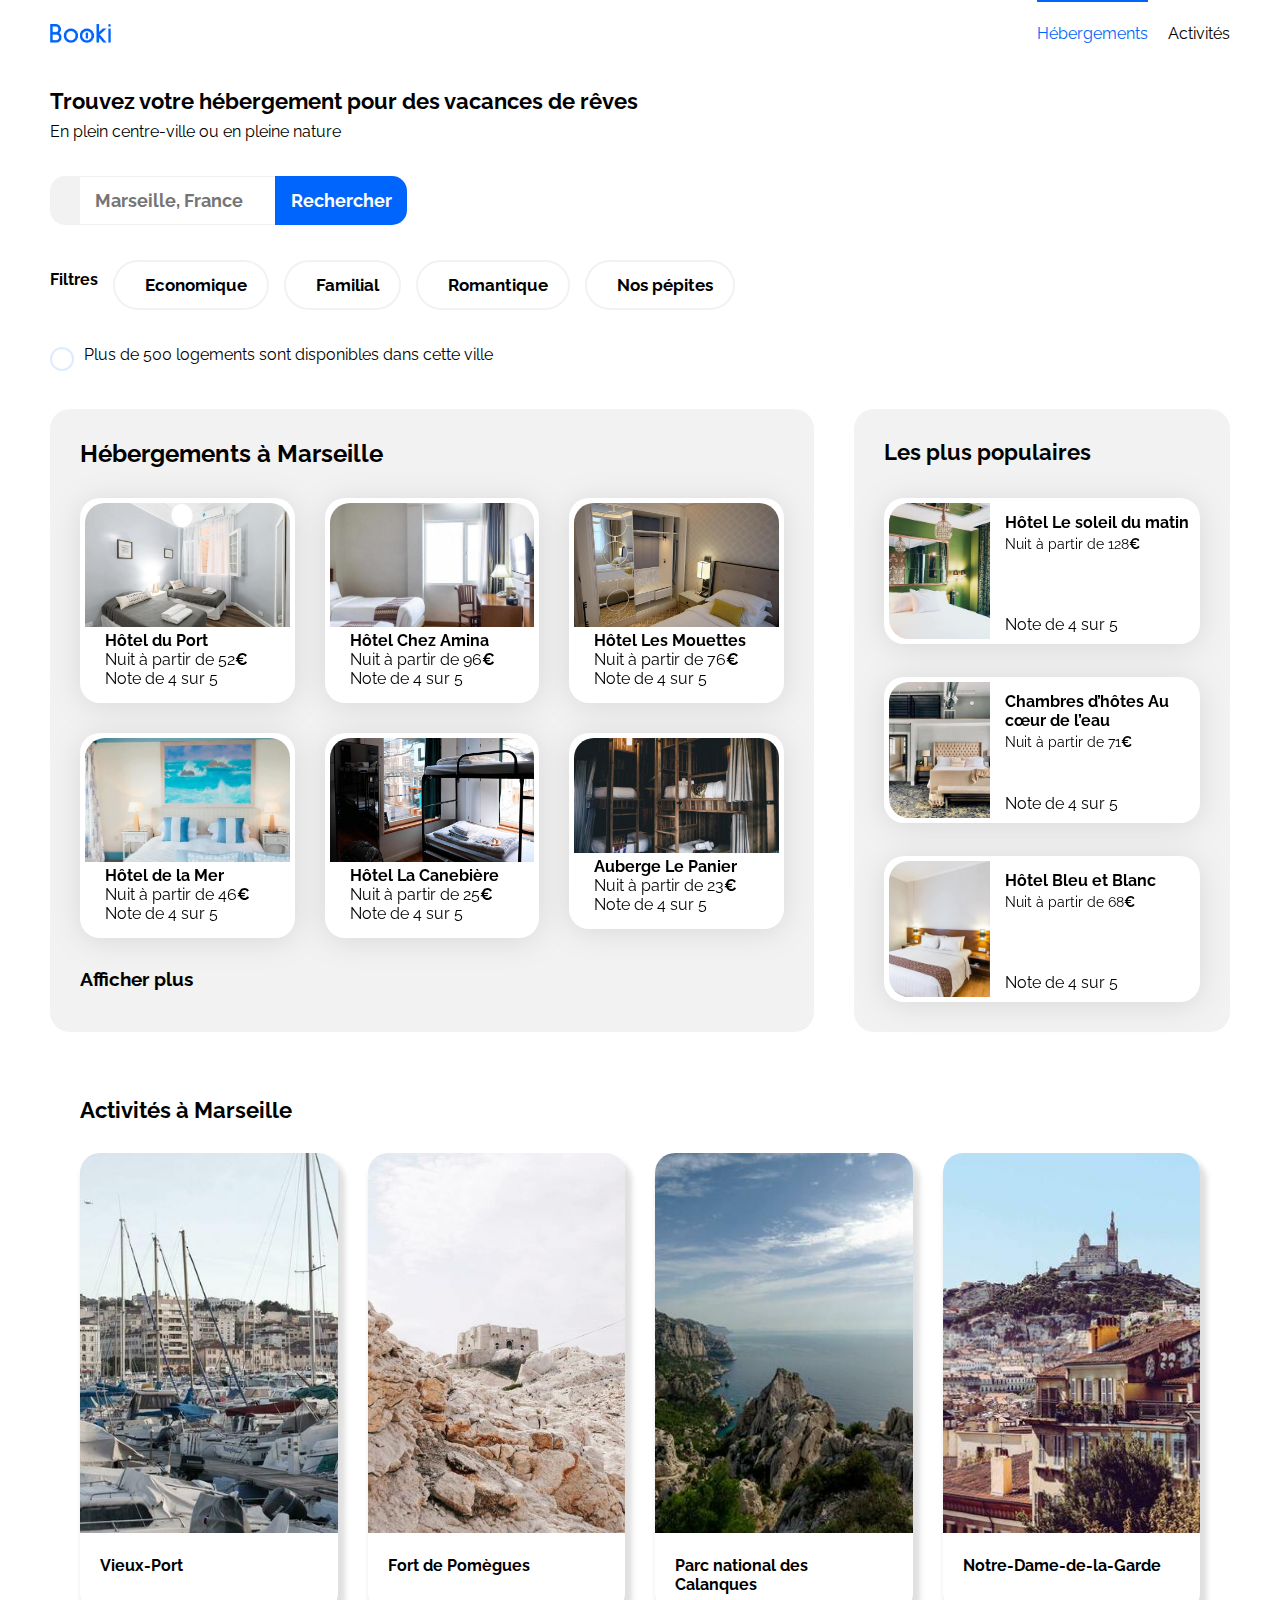
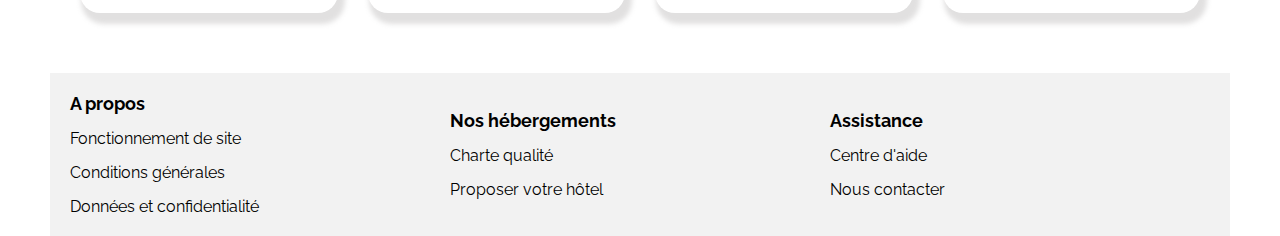
==== commit 310007bb: "finition version mobile et ajustement margin, padding etc..." ====
--- a/booki-RVU/index.html
+++ b/booki-RVU/index.html
@@ -51,26 +51,26 @@
                <p class="filtres">Filtres</p>
                 <ul>
                     <li>
-                        <button class="button-filters">
-                            <i class="fa-solid fa-money-bill-wave" aria-hidden="true"></i>
+                        <button class="button-filters" aria-label="Filtres les résultats pour les options économiques">
+                            <i class="fa-solid fa-money-bill-wave"></i>
                             Economique
                         </button>
                     </li>
                     <li>
-                        <button class="button-filters">
-                            <i class="fa-solid fa-person" aria-hidden="true"></i>
+                        <button class="button-filters" aria-label="Filtres les résultas pour les options de recherche pour les lieux pour les familles">
+                            <i class="fa-solid fa-person"></i>
                             Familial
                         </button>
                     </li>
                     <li>
-                        <button class="button-filters">
-                            <i class="fa-solid fa-heart" aria-hidden="true"></i>
+                        <button class="button-filters" aria-label="filtres les résultats pour les options de recherche de lieux romantiques">
+                            <i class="fa-solid fa-heart"></i>
                             Romantique
                         </button>
                     </li>
                     <li>
-                        <button class="button-filters">
-                            <i class="fa-solid fa-fire" aria-hidden="true"></i>
+                        <button class="button-filters" aria-label="filtres les résultats pour les options des meilleurs lieux sélectionné pour vous">
+                            <i class="fa-solid fa-fire"></i>
                             Nos pépites
                         </button>
                     </li>
--- a/booki-RVU/styles/style.css
+++ b/booki-RVU/styles/style.css
@@ -42,12 +42,11 @@
 
 
 p {
-    font-size: 1em;
+    font-size: 1rem;  /***16px***/
     font-weight: normal;
 }
 
 .section-title {
-    margin: 0;
     font-size: 22px;
     font-weight: bold;
 }
@@ -57,6 +56,17 @@
     border-radius: 20px;
     padding: 5px;
     filter: drop-shadow(0px 3px 15px rgba(0, 0, 0, 0.1));
+}
+
+
+.card img {
+    object-fit: cover;
+    height: auto;   
+}
+
+.card-title {
+    font-size: 1rem;  /***16px***/
+    font-weight: bold;
 }
 
 .euro {
@@ -130,24 +140,22 @@
 /* *****header, section info (h1+P, form)***** add code*/
 
 h1 {
-    font-family: 'Raleway', sans-serif;
     font-size: 1.375rem;   /***22px***/
     font-weight: 700;
-    margin: 0.625rem 0 0 0;  /* ** 10px** */
+    margin-top: 0.625rem;  /* ** 10px** */
 }
 
 header p {
 
-    margin: 8px 0 25px 0;
+    margin: 0.5rem 0 1.562rem 0; /***8px 25px***/
     padding: 0 0 10px 0;
 }
 
 
-/*add code form*/
+/* *****add code form******* */
 
 form {
     display: flex;
-    margin: 0;
 }
 
 .fa-location-dot {
@@ -170,7 +178,6 @@
     border: 1px solid var(--filter-bg-color);
     border-left: none; 
     border-right: none; 
-    outline: none;
     border-top: 1px solid var(--main-bg-color);
     border-bottom: 1px solid var(--main-bg-color);
     background-color: white;
@@ -219,7 +226,7 @@
     gap: 15px;
     font-size: 1.125rem;   /**18px**/
     font-weight: 700;
-    margin: 35px 0 35px 0;
+    margin: 2.188rem 0 2.188rem 0;  /***35px***/
 }
 
 .section-filters ul {
@@ -227,7 +234,7 @@
     justify-content: center;
     align-items: center;
     padding: 0;
-    gap:0.938rem;  /**15px**/
+    gap: 15px;
 }
 
 .button-filters {
@@ -238,22 +245,16 @@
     background-color: white;
     border: 2px solid #F2F2F2;
     border-radius: 50px;
-    font-family: 'Raleway', sans-serif;
     font-size: 1.063rem;   /**17px**/
     font-weight: 700;
     color: black;
     height: 50px;
     cursor: default; 
 }
+
 .filtres {
-    font-family: 'Raleway', sans-serif;
     font-weight: bold; 
     margin:0;
-}
-
-.li-filters {   
-    display: flex;
-    width: auto;
 }
 
 .button-filters:hover {
@@ -287,16 +288,6 @@
 
 /*main*/
 
-.card img {
-    object-fit: cover;
-    height: auto;   
-}
-
-.card-title {
-    font-size: 16px;
-    font-weight: bold;
-}
-
 /****** Hebergements And Populaires ***********/
 
 .hebergements-and-populaires {
@@ -333,6 +324,7 @@
 
 .hebergements-cards a {
     width: calc(33.333% - 30px);
+    min-height: 207.25px;
 }
 
 .hebergements-cards img {
@@ -357,13 +349,13 @@
 
 .hebergements-cards .card-title {
     
-    font-size: 16px;
+    font-size: 1rem;
     font-weight: bold;
     text-align: left;
 }
 
 .hebergements-cards .card-subtitle {
-    font-size: 14px;
+    font-size: 0.875rem;  /***14px***/
 }
 
 
@@ -417,7 +409,7 @@
 }
 
 .populaires-cards .card-subtitle {
-    margin: 0;
+    font-size: 0.875rem;  /***14px***/
 }
 
 .populaires-cards .card-rating {
@@ -454,7 +446,7 @@
     border-radius: 20px;
 }
 
-.card-activity img {  /* revoir la proportion des images*/
+.card-activity img { 
     object-fit: cover;
     width: 100%;
     height: 380px;
@@ -536,21 +528,6 @@
 }
 
 
-/***add icon-search***/
-
-@media screen and (max-width: 768px) {
-    
-    .button-text {
-        display: none;
-    }
-
-    .button-icon {
-        display: inline;
-        color: #FfFfFf;
-    }
-}
-
-
 /* Small devices (phones, less than 768px) */
 @media screen and  (max-width: 767.98px) {
     /* ... */
@@ -561,6 +538,7 @@
 @media screen and (min-width: 1440px) {
 
 .main-container {
+        width: 100%;
         max-width: 1440px;
         background: #fff;
     }
--- a/booki-RVU/styles/styles-mobile.css
+++ b/booki-RVU/styles/styles-mobile.css
@@ -17,13 +17,13 @@
 header {
     display: flex;
     flex-direction: column;
-    margin-bottom: 35px;
+    margin-bottom: 0;
 }
 
 .logo-img {
     min-width: 61px;
     min-height: 19px;
-    margin: 0px auto 30px;
+    margin: 0 auto 1.875rem; /***30px***/
 }
 
 /* *******nav******* */
@@ -32,15 +32,17 @@
     width: 100%;
     display: flex;
     flex-direction: column;
+    margin-bottom: 0;
+    padding-bottom: 0.625rem; /***10px***/
    }
 
 nav ul {
     display: flex;
     justify-content: space-between;
     width: 100%;
-    padding: 0;
-    margin: 0;
+    gap: 0;
    }
+
 .nav-hebergements {
     margin:0;
     padding: 0;
@@ -59,14 +61,14 @@
 #barre-hebergements {
     width: 50%;
     text-align: center;
-    padding: 15px;
+    padding: 0.938rem; /***15px***/
     border-bottom: 2px solid var(--main-color);
 }
 
 #barre-activity {
     width: 50%;
     text-align: center;
-    padding: 15px;
+    padding: 0.938rem;
     border-bottom: 2px solid var(--main-bg-color);
 }
 
@@ -75,38 +77,50 @@
 
 .info {
    text-align: left;
-   padding: 20px;
-
-}
-
-.info h1 {
-    margin: 0;
-    font-size: 22px;
-    line-height: 1.4;
-    word-wrap: break-word; 
+   padding: 1.25rem;  /***20px***/
 }
 
 .info p {
-    font-size: 16px;
-    margin-top: 8px;
-}
-
-/***section recherche***/
+    font-size: 1rem;
+    margin-top: 0.5rem;
+}
+
+.info-section {
+    margin-bottom: 0;
+}
+
+.info-section p {
+    padding-bottom: 0;
+}
+/***section search (form)***/
+
+form {
+    display: flex;
+    justify-content: center;
+    outline: none;
+}
+
+input[type="search"] {
+    max-width: 236px;
+    max-height: 49px; 
+  }
 
 .button-search-text {
     display: none;
 }
+
 .button-search {
-    border-radius: 15px;
+    border-radius: 0.938rem;  /***15px***/
+    margin-left: -0.813rem;   /***13px***/
     filter: drop-shadow(0px 4px 4px rgba(0, 0, 0, 0.25));
 }
-
 
 .button-icon {
     display: inline;
     color: #FfFfFf;
     text-align: center;
     background: var(--main-color);
+
 }
 
 
@@ -117,74 +131,90 @@
     display: flex;
     justify-content: space-between;
     flex-wrap: wrap;
-    gap: 10px;
-}
+    gap: 0.625rem; /***10px***/
+}
+
+.section-filters ul {
+    display: flex;
+    flex-wrap: wrap;
+    justify-content: center;
+    gap: 1.25rem 0.625rem;    /*** 20px  10px***/
+}
+
+.button-filters {
+    padding: 0.25rem 1.188rem;    /***4px  19px***/
+    height: 50px;
+    width: 162.5px;
+    text-align: center;
+    font-size: 0.875rem;  /**14px**/
+    font-weight: bold;
+}
+
 
 .section-filters p {
-    font-size: 18px;
+    font-size: 1.125rem;   /***18px***/
     font-weight: bold;
     text-align: left;
     gap: 10px;
 }
 
-
-
 /* *****hebergements and populaires***** */
 
 .hebergements-and-populaires {
         display: flex;
         flex-direction: column-reverse;
-        border-radius: 0;
-        gap: 35px;
-    
+        justify-content: center;
+        width: 100%;
     }
 
 /* ***** section les plus populaires***** */
+
+
+.hebergements-and-populaires .populaires {
+    display: block;
+    border-radius: 0;
+}
 
 .populaires-cards  {
     display:block;
-    border-radius: 0;
-}
-
+}
 
 /* *****section hebergements***** */
 
-.hébergements {
-    border-radius: 0;
+
+.hebergements-and-populaires .hebergements {
+    padding: 20px;
     background: white;
-    padding: 
-}
-
-
-
+}
 .hebergements-cards {
     display: block;
-    padding: 30px;
+}
+.hebergements h2 {
+    font-size: 1.375rem;  /***22px***/
 }
 
 
 
 /* ***** section activity***** */
+
 
 .activity-cards {
     display : flex;
     flex-direction: column;
-    margin-top: 15px;
+    margin-top: 0.938rem;  /***15px***/
 }
 
 .card-activity {
     width: 100%;
-    height: auto;
+    max-height: 200px;
+    
 }
 
 .card-activity img {
     width: 100%;
-    height: auto;
-}
-
-
-
-
+    max-height: 141px;
+    
+}
 
 
 /******footer*****/
@@ -192,16 +222,17 @@
 footer {
     display: grid;
     grid-template-columns: 1fr;
-    gap: 20px;
+    gap: 1.25rem;
     background-color: #F2F2F2;
-    padding: 30px;
+    padding: 1.875rem;   /***30px***/
+    margin-top: 2.188rem;   /**35px**/
 }
 
 footer section {
     display: flex;
     justify-content: start ;
     align-items: center;
-    margin-bottom: 50px
+    margin-bottom: 2.188rem;   /***35px***/
 }
 
 footer h4 {
@@ -213,6 +244,27 @@
 
     padding: 0;
     text-align: left;
-    gap: 15px;
-}
-}
+    gap: 0.938rem;   /***15px***/
+}
+}
+
+ 
+
+@media screen and (min-width: 320px) and (max-width:374px) {
+
+.button-filters {
+    padding: 0.25rem 1.188rem;
+    height: 3.125rem;   /**50px**/
+    width: 16.875rem;   /***270px***/
+    text-align: center;
+    font-size: 0.875rem;  /**14px**/
+}
+
+input[type="search"] {
+    
+    max-width: 195px;
+    height: 49px;
+    max-height: 49px; 
+  }
+
+}--- a/booki-RVU/styles/styles-tablette.css
+++ b/booki-RVU/styles/styles-tablette.css
@@ -10,7 +10,7 @@
 .main-container {
         width: 100%;
         margin: 0;
-        padding: 0 20px ;
+        padding: 0 20px;
     }
 
 nav {
@@ -20,11 +20,40 @@
         margin: 20px 0;
     }
 
+    .nav-hebergements {
+        margin: 0;
+        padding-top: 1.1rem;  /* **22.4px** */
+        color: var(--main-color);  
+        border-top: 2px solid var(--main-color);
+    }
+    
+
 .info {
         margin: 20px 0;
     }
-    /***hébergements***/
 
+
+    /* *****section filter**** */
+
+.section-filters {
+        display: flex;
+        flex-direction: column;
+        align-items: start;
+        font-size: 1.125rem;   /**18px**/
+        font-weight: 700;
+        margin: 35px 0 35px 0;
+    }
+
+
+    /**section hebergements***/
+
+    .hebergements-cards .card-title {
+        font-size: 14px;
+    }
+
+    .hebergements-cards .card-subtitle {
+        font-size: 13px;
+    }
 
 
     /***section populaire***/
@@ -32,7 +61,7 @@
 .populaires-cards {
         display: flex;
         flex-direction: row;
-        gap: 20px; /***à contrôler***/
+        gap: 20px;
 
     }
 
@@ -43,21 +72,28 @@
     justify-content: space-between;
 }
 
+.populaires-cards .card-title {
+    font-size: 14px;
+}
+
+.populaires-cards .card-subtitle {
+    font-size: 13px;
+}
       /****section activity*****/
 
+.card-activity {
+    max-height: 270px;
+    width: 100%;
+}
 
-.activies-cards {
-     
-     display: grid;
-     grid-template-columns: (repeat 4, 1fr);
-     max-height: 270px;
-     min-width: 193.5px;
-     gap: 30px;
-     grid-auto-rows: 270px;
-      }
+.card-activity img {
+        max-height: 200px;
+        width: 100%;
+    }
+
+      /* ***footer**** */
 
 
-      /* ***footer**** */
 footer {
     display: grid;
     grid-template-columns: repeat(3, 1fr);
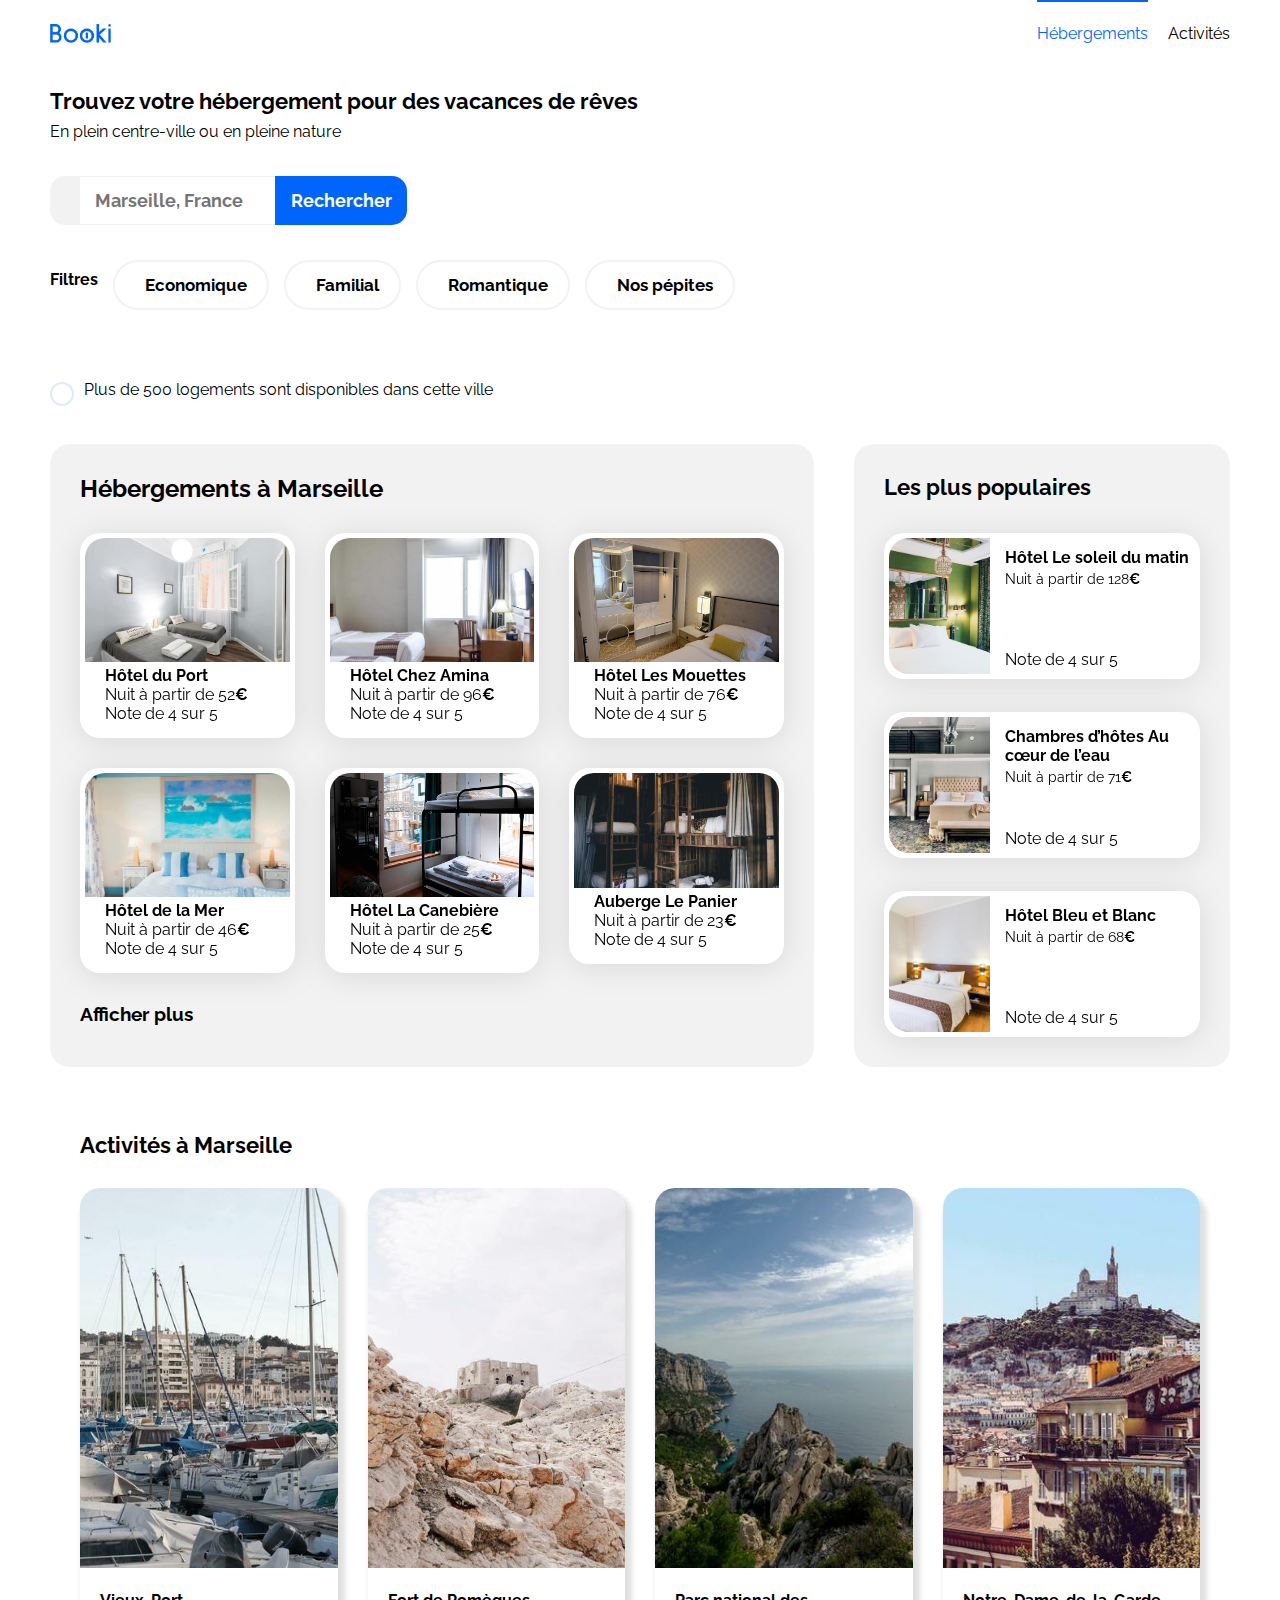
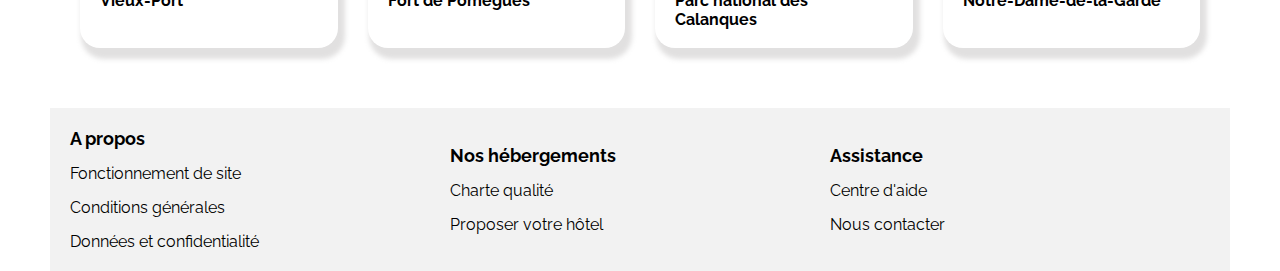
==== commit 4265a120: "correction de quelques erreurs dans le fichier html" ====
--- a/booki-RVU/index.html
+++ b/booki-RVU/index.html
@@ -3,24 +3,24 @@
 
 <head>
     <meta charset="UTF-8">
-    <meta name="viewport" content="width=device-width, initial-scale=1.0">
+    <meta name="viewport" content="width=device-width, initial-scale=1.0"/>
     <title>Booki</title>
-    <link rel="preconnect" href="https://fonts.googleapis.com">
+    <link rel="preconnect" href="https://fonts.googleapis.com"/>
     <link rel="preconnect" href="https://fonts.gstatic.com" crossorigin>
-    <link href="https://fonts.googleapis.com/css2?family=Raleway:wght@400;500;700&display=swap" rel="stylesheet">
+    <link href="https://fonts.googleapis.com/css2?family=Raleway:wght@400;500;700&display=swap" rel="stylesheet"/>
     <link rel="stylesheet" href="https://cdnjs.cloudflare.com/ajax/libs/font-awesome/6.2.1/css/all.min.css"
         integrity="sha512-MV7K8+y+gLIBoVD59lQIYicR65iaqukzvf/nwasF0nqhPay5w/9lJmVM2hMDcnK1OnMGCdVK+iQrJ7lzPJQd1w=="
         crossorigin="anonymous" referrerpolicy="no-referrer" />
-    <link rel="stylesheet" href="./styles/style.css">
-    <link rel="stylesheet" href="./styles/styles-mobile.css">
-    <link rel="stylesheet" href="./styles/styles-tablette.css">
-    <link rel="icon" type="image/svg+xml" href="images\logo\Booki.png">
+    <link rel="stylesheet" href="./styles/style.css"/>
+    <link rel="stylesheet" href="./styles/styles-mobile.css"/>
+    <link rel="stylesheet" href="./styles/styles-tablette.css"/>
+    <link rel="icon" type="image/svg+xml" href="images/logo/Booki.png"/>
 </head>
 
 <body>
     <div class="main-container">
 
-        <header>
+    <header>
             <nav>
                 <img class="logo-img" src="images/logo/Booki.png" alt="logo entreprise booki" />
                 <ul>
@@ -76,11 +76,12 @@
                     </li>
                 </ul>
             </section>
+            </section>
             <div class="info-section">
                 <i class="fa-solid fa-circle-info" aria-hidden="true"></i>
                 <p>Plus de 500 logements sont disponibles dans cette ville</p>
             </div>
-        </header>
+    </header>
 
         <main>
             <div class="hebergements-and-populaires">
@@ -90,8 +91,8 @@
                     <div class="hebergements-cards">
                         <a href="#">
                             <article class="card">
-                                <img src=".\images\hebergements\fred-kleber.jpg"
-                                    alt="chambre de l'hôtel du port montrant les lits, une pièce très claire et une fenêtre ouverte">
+                                <img src="./images/hebergements/fred-kleber.jpg"
+                                    alt="chambre de l'hôtel du port montrant les lits, une pièce très claire et une fenêtre ouverte"/>
 
                                 <div class="card-content">
                                     <div class="card-txt">
@@ -113,7 +114,7 @@
                         <a href="#">
                             <article class="card">
 
-                                <img src=".\images\hebergements\febrian-zakaria.jpg"
+                                <img src="./images/hebergements/febrian-zakaria.jpg"
                                     alt="chambre de l'hôtel Chez Amina, montrant les lits, un bureau et une chaise en bois et la télé au mur, pièce très éclirée et fenêtre en fond">
 
                                 <div class="card-content">
@@ -136,7 +137,7 @@
                         <a href="#">
                             <article class="card">
 
-                                <img src=".\images\hebergements\reisetopia.jpg"
+                                <img src="./images/hebergements/reisetopia.jpg"
                                     alt="chambre de l'hôtel Les Mouettes montrant un lit, lumière tamisée, une armoire avec miroirs arrondis et table de chevet">
 
                                 <div class="card-content">
@@ -160,8 +161,8 @@
                         <a href="#">
                             <article class="card">
 
-                                <img src=".\images\hebergements\annie-spratt.jpg"
-                                    alt="chambre de l'hôtel de la Mer, montrant le lit, avec deux tables de chevet, un tableau de la mer accroché au dessus du lit, ambiance océane bleu et blanc">
+                                <img src="./images/hebergements/annie-spratt.jpg"
+                                    alt="chambre de l'hôtel de la Mer, montrant le lit, avec deux tables de chevet, un tableau de la mer accroché au dessus du lit, ambiance océane bleu et blanc"/>
 
                                 <div class="card-content">
                                     <div class="card-txt">
@@ -183,8 +184,8 @@
                         <a href="#">
                             <article class="card">
 
-                                <img src=".\images\hebergements\marcus-loke.jpg"
-                                    alt="chambre de l'hôtel La Canebière montrant des lits super posé devant une fenêtre donnant sur la rue">
+                                <img src="./images/hebergements/marcus-loke.jpg"
+                                    alt="chambre de l'hôtel La Canebière montrant des lits super posé devant une fenêtre donnant sur la rue"/>
 
                                 <div class="card-content">
                                     <div class="card-txt">
@@ -206,8 +207,8 @@
                         <a href="#">
                             <article class="card">
 
-                                <img src=".\images\hebergements\nicate-lee.jpg"
-                                    alt="chambre de l'hôtel de l'Auberge Le Panier, montrant plusieurs lits super posé en bois style bambou">
+                                <img src="./images/hebergements/nicate-lee.jpg"
+                                    alt="chambre de l'hôtel de l'Auberge Le Panier, montrant plusieurs lits super posé en bois style bambou"/>
 
                                 <div class="card-content">
                                     <div class="card-txt">
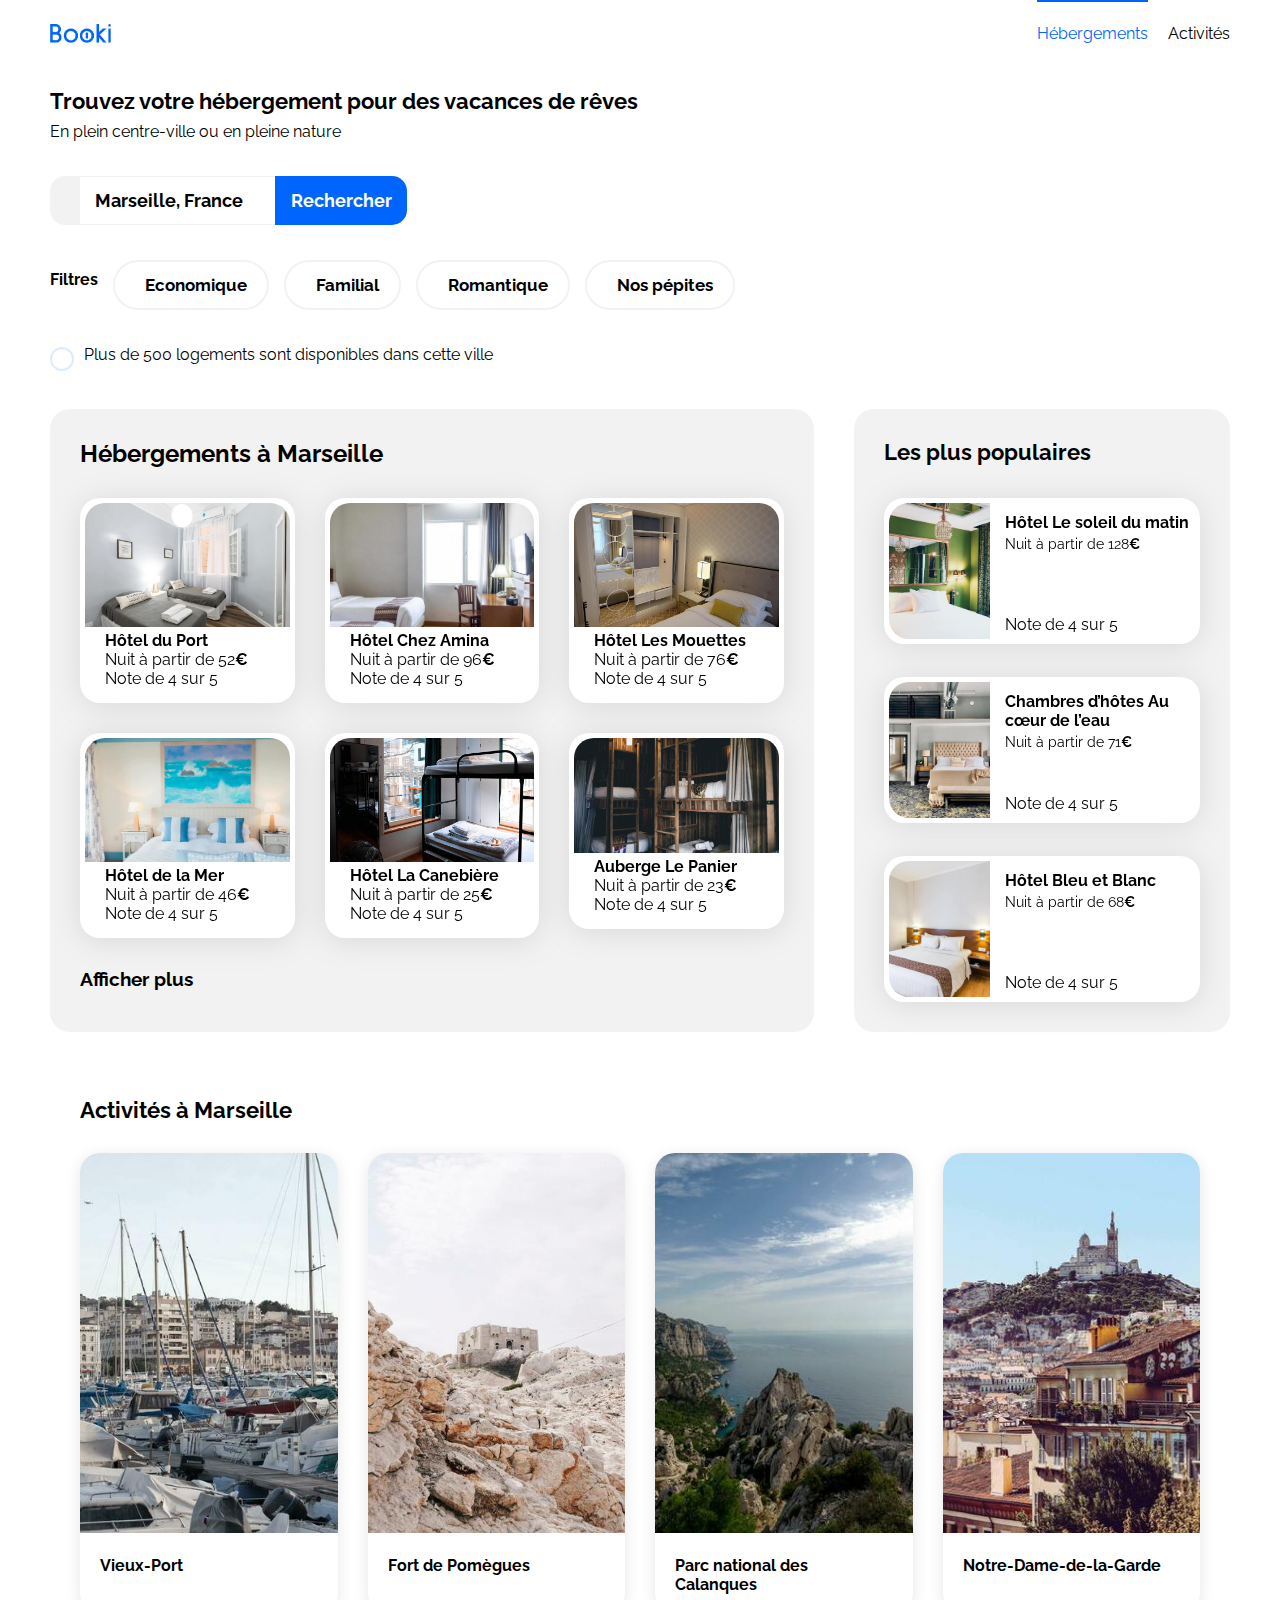
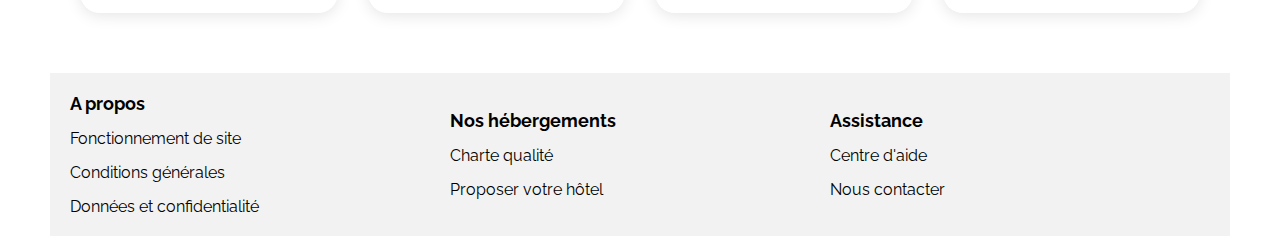
==== commit 615c7601: "chgt en black placeholder police, boxshadow ajustée,ajustmt margin p et i" ====
--- a/booki-RVU/index.html
+++ b/booki-RVU/index.html
@@ -230,8 +230,8 @@
                     <div class="afficher-plus">
                     <a href="#">
                     <h3>Afficher plus
-                    </a>  
                     </h3>
+                </a>  
                  </div>
 
                 </section>
--- a/booki-RVU/styles/style.css
+++ b/booki-RVU/styles/style.css
@@ -1,545 +1,532 @@
 /****** General ***********/
 
 * {
-    margin: 0;
-    padding: 0;
-    font-family: 'Raleway', sans-serif;
-    box-sizing: border-box;
+  margin: 0;
+  padding: 0;
+  font-family: "Raleway", sans-serif;
+  box-sizing: border-box;
 }
 
 :root {
-    --main-color: #0065FC;
-    --main-bg-color: #F2F2F2;
-    --filter-bg-color: #DEEBFF;
+  --main-color: #0065fc;
+  --main-bg-color: #f2f2f2;
+  --filter-bg-color: #deebff;
 }
 
 body {
-    font-family: 'Raleway', sans-serif;
-    display: flex;
-    justify-content: center;
-    background: white;
+  font-family: "Raleway", sans-serif;
+  display: flex;
+  justify-content: center;
+  background: white;
 }
 
 .main-container {
-    width: 100%;
-    max-width: 1440px;
-    padding: 0px 50px;
-    margin: 0;
+  width: 100%;
+  max-width: 1440px;
+  padding: 0px 50px;
+  margin: 0;
 }
 
 .fa-solid {
-    color: var(--main-color);
+  color: var(--main-color);
 }
 
 ul {
-    list-style-type: none;
+  list-style-type: none;
 }
 
 a {
-    color: inherit;
-    text-decoration: none;
-}
-
+  color: inherit;
+  text-decoration: none;
+}
 
 p {
-    font-size: 1rem;  /***16px***/
-    font-weight: normal;
+  font-size: 1rem; /***16px***/
+  font-weight: normal;
 }
 
 .section-title {
-    font-size: 22px;
-    font-weight: bold;
+  font-size: 22px;
+  font-weight: bold;
 }
 
 .card {
-    background-color: white;
-    border-radius: 20px;
-    padding: 5px;
-    filter: drop-shadow(0px 3px 15px rgba(0, 0, 0, 0.1));
-}
-
+  background-color: white;
+  border-radius: 20px;
+  padding: 5px;
+  filter: drop-shadow(0px 3px 15px rgba(0, 0, 0, 0.1));
+}
 
 .card img {
-    object-fit: cover;
-    height: auto;   
+  object-fit: cover;
+  height: auto;
 }
 
 .card-title {
-    font-size: 1rem;  /***16px***/
-    font-weight: bold;
+  font-size: 1rem; /***16px***/
+  font-weight: bold;
 }
 
 .euro {
-    font-weight: 700;
+  font-weight: 700;
 }
 
 .neutral-star {
-    color: var(--main-bg-color);
-}
-
-
+  color: var(--main-bg-color);
+}
 
 /******header******/
 
 header {
-    width: 100%;
-    display: flex;
-    flex-direction: column;
-    justify-content: flex-start;
-
+  width: 100%;
+  display: flex;
+  flex-direction: column;
+  justify-content: flex-start;
 }
 
 /* *****nav bar*****add code */
 
 .logo-img {
-    width: 3.818rem;
-    height: 1.188rem;
+  width: 3.818rem;
+  height: 1.188rem;
 }
 
 nav {
-    width: 100%;
-    display: flex;
-    justify-content: space-between;
-    align-items: center;
-    margin-top: 1.5rem;  /**24px**/
-    margin-bottom: 1.25rem;  /**20px**/
-    padding-bottom: 0.938rem;  /**15px**/
-    font-size: 1em; /* **16px** */
-    font-weight: 400;
-    text-align: center;
+  width: 100%;
+  display: flex;
+  justify-content: space-between;
+  align-items: center;
+  margin-top: 1.5rem; /**24px**/
+  margin-bottom: 1.25rem; /**20px**/
+  padding-bottom: 0.938rem; /**15px**/
+  font-size: 1em; /* **16px** */
+  font-weight: 400;
+  text-align: center;
 }
 
 nav a {
-    margin: 1.25rem 1.25rem; /* **20px** */
-    padding: 0;
+  margin: 1.25rem 1.25rem; /* **20px** */
+  padding: 0;
 }
 
 nav ul {
-    display: flex;
-    gap: 1.25rem;  /**15px**/
+  display: flex;
+  gap: 1.25rem; /**15px**/
 }
 
 /* *****specific styles nav hébergements*****add code */
 
 .nav-hebergements {
-    margin: 0;
-    padding-top: 1.4rem;  /* **22.4px** */
-    color: var(--main-color);  
-    border-top: 2px solid var(--main-color);
-}
-
+  margin: 0;
+  padding-top: 1.4rem; /* **22.4px** */
+  color: var(--main-color);
+  border-top: 2px solid var(--main-color);
+}
 
 /* *****specific styles nav Activités*****add code*/
 
 .nav-activités {
+  color: black;
+  margin: 0;
+  padding-right: 0;
+}
+
+/* *****header, section info (h1+P, form)***** add code*/
+
+h1 {
+  font-size: 1.375rem; /***22px***/
+  font-weight: 700;
+  margin-top: 0.625rem; /* ** 10px** */
+}
+
+header p {
+  margin: 0.5rem 0 1.562rem 0; /***8px 25px***/
+  padding: 0 0 10px 0;
+}
+
+/* *****add code form******* */
+
+form {
+  display: flex;
+}
+
+.fa-location-dot {
+  display: flex;
+  justify-content: center;
+  align-items: center;
+  max-width: 50px;
+  max-height: 49px;
+  border-top-left-radius: 15px;
+  border-bottom-left-radius: 15px;
+  background-color: #f2f2f2;
+  color: black;
+  padding: 15px;
+  border: 1px;
+}
+
+input[type="search"] {
+  max-width: 195px;
+  max-height: 49px;
+  border: 1px solid var(--filter-bg-color);
+  border-left: none;
+  border-right: none;
+  border-top: 1px solid var(--main-bg-color);
+  border-bottom: 1px solid var(--main-bg-color);
+  background-color: white;
+  padding: 15px;
+  box-sizing: border-box;
+  font-family: "raleway", sans-serif;
+  font-weight: bold;
+  font-size: 1.15rem; /***18px***/
+  color: black;
+}
+
+::placeholder {
     color: black;
-    margin: 0;
-    padding-right: 0;
-}
-
-/* *****header, section info (h1+P, form)***** add code*/
-
-h1 {
-    font-size: 1.375rem;   /***22px***/
-    font-weight: 700;
-    margin-top: 0.625rem;  /* ** 10px** */
-}
-
-header p {
-
-    margin: 0.5rem 0 1.562rem 0; /***8px 25px***/
-    padding: 0 0 10px 0;
-}
-
-
-/* *****add code form******* */
-
-form {
-    display: flex;
-}
-
-.fa-location-dot {
-    display:flex;
-    justify-content: center;
-    align-items: center;
-    max-width: 50px;
-    max-height: 49px;
-    border-top-left-radius: 15px;
-    border-bottom-left-radius: 15px;
-    background-color: #F2F2F2;
-    color: black;
-    padding: 15px;
-    border: 1px;
-}
-
-input[type="search"] {
-    max-width: 195px;
-    max-height: 49px; 
-    border: 1px solid var(--filter-bg-color);
-    border-left: none; 
-    border-right: none; 
-    border-top: 1px solid var(--main-bg-color);
-    border-bottom: 1px solid var(--main-bg-color);
-    background-color: white;
-    padding: 15px;
-    box-sizing: border-box;
-    font-family: 'raleway', sans-serif;
-    font-weight:bold;
-    font-size: 1.15rem;   /***18px***/
-    color: black;
-  }
+}
 
 .button-search {
-    display: flex;
-    justify-content: center;
-    align-items: center;
-    max-width: 132px;
-    height: 49px;
-    background-color: var(--main-color);
-    border:none;
-    border-top-right-radius: 15px;
-    border-bottom-right-radius: 15px;
-    color: #FfFfFf;
-    font-weight: bold;
-    text-align: center;
-    font-size: 1.125rem;  /* **20px** */
-    padding: 15px 16px 15px 16px;
-    margin: 0;
-    border: 1px;
-    cursor: pointer;
+  display: flex;
+  justify-content: center;
+  align-items: center;
+  max-width: 132px;
+  height: 49px;
+  background-color: var(--main-color);
+  border: none;
+  border-top-right-radius: 15px;
+  border-bottom-right-radius: 15px;
+  color: #ffffff;
+  font-weight: bold;
+  text-align: center;
+  font-size: 1.125rem; /* **20px** */
+  padding: 15px 16px 15px 16px;
+  margin: 0;
+  border: 1px;
+  cursor: pointer;
+
 }
 
 .button-search-text {
-    display: inline;
+  display: inline;
 }
 
 .button-search-icon {
-    display: none;
+  display: none;
 }
 
 /*add code filters*/
 /*filters section*/
 
 .section-filters {
-    display: flex;
-    align-items: center;
-    gap: 15px;
-    font-size: 1.125rem;   /**18px**/
-    font-weight: 700;
-    margin: 2.188rem 0 2.188rem 0;  /***35px***/
+  display: flex;
+  align-items: center;
+  gap: 15px;
+  font-size: 1.125rem; /**18px**/
+  font-weight: 700;
+  margin-top: 2.188rem; /***35px***/
 }
 
 .section-filters ul {
-    display: flex;
-    justify-content: center;
-    align-items: center;
-    padding: 0;
-    gap: 15px;
+  display: flex;
+  justify-content: center;
+  align-items: center;
+  padding: 0;
+  gap: 15px;
 }
 
 .button-filters {
-    display: flex;
-    align-items: center;
-    gap: 10px;
-    padding: 10px 20px;
-    background-color: white;
-    border: 2px solid #F2F2F2;
-    border-radius: 50px;
-    font-size: 1.063rem;   /**17px**/
-    font-weight: 700;
-    color: black;
-    height: 50px;
-    cursor: default; 
+  display: flex;
+  align-items: center;
+  gap: 10px;
+  padding: 10px 20px;
+  background-color: white;
+  border: 2px solid #f2f2f2;
+  border-radius: 50px;
+  font-size: 1.063rem; /**17px**/
+  font-weight: 700;
+  color: black;
+  height: 50px;
+  cursor: default;
 }
 
 .filtres {
-    font-weight: bold; 
-    margin:0;
+  font-weight: bold;
+  margin: 0;
 }
 
 .button-filters:hover {
-    background-color: #DEEBFF;
-    transition: 0.5s;
+  background-color: #deebff;
+  transition: 0.5s;
 }
 
 /*icone info <p> header*/
 .info-section {
-    display: flex;
-    align-items: center;
-    margin: 35px 0px;
-    gap: 10px;
+  display: flex;
+  align-items: center;
+  margin: 35px 0px;
+  gap: 10px;
 }
 
 /*mettre la bonne icône fontawesome*/
 .info-section i {
-    color: var(--main-color); 
-    background-color: white; 
-    border: 2px solid var(--filter-bg-color); 
-    border-radius: 50%; 
-    padding: 10px; 
+  color: var(--main-color);
+  background-color: white;
+  border: 2px solid var(--filter-bg-color);
+  border-radius: 50%;
+  padding: 10px;
 }
 
 .info-section p {
-    margin: 0;
-    font-size: 1rem;
-    font-weight: 400;
-}
-
+  margin: 0;
+  font-size: 1rem;
+  font-weight: 400;
+}
 
 /*main*/
 
 /****** Hebergements And Populaires ***********/
 
 .hebergements-and-populaires {
-    display: flex;
-    justify-content: space-between;
-    gap: 40px;
+  display: flex;
+  justify-content: space-between;
+  gap: 40px;
 }
 
 .hebergements-and-populaires section {
-    background-color: var(--main-bg-color);
-    border-radius: 20px;
-    padding: 30px;
-    box-sizing: border-box;
+  background-color: var(--main-bg-color);
+  border-radius: 20px;
+  padding: 30px;
+  box-sizing: border-box;
 }
 
 .hebergements-and-populaires .hebergements {
-    padding: 30px 0 30px 30px;
-}
-
-/****** Hebergements ***********//*add code*/
+  padding: 30px 0 30px 30px;
+}
+
+/****** Hebergements ***********/ /*add code*/
 
 .hebergements {
-    width: 65%;
-    display: flex;
-    flex-direction: column;
-    justify-content: left;
+  width: 65%;
+  display: flex;
+  flex-direction: column;
+  justify-content: left;
 }
 
 .hebergements-cards {
-    display: flex;
-    flex-wrap: wrap;
-    gap:  0px 30px;
+  display: flex;
+  flex-wrap: wrap;
+  gap: 0px 30px;
 }
 
 .hebergements-cards a {
-    width: calc(33.333% - 30px);
-    min-height: 207.25px;
+  width: calc(33.333% - 30px);
+  min-height: 207.25px;
 }
 
 .hebergements-cards img {
-    width: 100%;
-    max-height: 124px;
-    border-radius: 20px 20px 0 0;
-    object-fit: cover;
+  width: 100%;
+  max-height: 124px;
+  border-radius: 20px 20px 0 0;
+  object-fit: cover;
 }
 
 .hebergements-cards .card {
-    margin-top: 30px;
-    display: flex;
-    flex-direction: column;
-    max-height: 207.25px;
+  margin-top: 30px;
+  display: flex;
+  flex-direction: column;
+  max-height: 207.25px;
 }
 
 .hebergements .card-content {
-    padding-left: 10px;
-    margin: 4px 0 0 10px;
-
+  padding-left: 10px;
+  margin: 4px 0 0 10px;
 }
 
 .hebergements-cards .card-title {
-    
-    font-size: 1rem;
-    font-weight: bold;
-    text-align: left;
+  font-size: 1rem;
+  font-weight: bold;
+  text-align: left;
 }
 
 .hebergements-cards .card-subtitle {
-    font-size: 0.875rem;  /***14px***/
-}
-
+  font-size: 0.875rem; /***14px***/
+}
 
 .hebergements-cards .card-rating {
-    margin-bottom: 10px;
+  margin-bottom: 10px;
 }
 
 .afficher-plus {
-    margin: 30px 0 0 0;
-    color: black;
-    font-weight: bold;
+  margin: 30px 0 0 0;
+  color: black;
+  font-weight: bold;
 }
 
 /****** Populaires ***********/
 
 .populaires {
-    width: 32%;
-    padding: 30px;
+  width: 32%;
+  padding: 30px;
 }
 
 .populaires-title {
-    display: flex;
-    justify-content: space-between;
-    align-items: center;
+  display: flex;
+  justify-content: space-between;
+  align-items: center;
 }
 
 .populaires-cards .card {
-    display: flex;
-    margin-top: 33px;
+  display: flex;
+  margin-top: 33px;
 }
 
 .populaires-cards img {
-    width: 33%;
-    height: 136px;
-    border-top-left-radius: 20px;
-    border-bottom-left-radius: 20px;
+  width: 33%;
+  height: 136px;
+  border-top-left-radius: 20px;
+  border-bottom-left-radius: 20px;
 }
 
 .populaires-cards .card-content {
-    width: 67%;
-    padding-left: 15px;
-    display: flex;
-    flex-direction: column;
-    justify-content: space-between;
-
+  width: 67%;
+  padding-left: 15px;
+  display: flex;
+  flex-direction: column;
+  justify-content: space-between;
 }
 
 .populaires-cards .card-title {
-    margin-top: 10px;
-    margin-bottom: 4px;
+  margin-top: 10px;
+  margin-bottom: 4px;
 }
 
 .populaires-cards .card-subtitle {
-    font-size: 0.875rem;  /***14px***/
+  font-size: 0.875rem; /***14px***/
 }
 
 .populaires-cards .card-rating {
-    margin-bottom: 5px;
+  margin-bottom: 5px;
 }
 
 /* *****activités à Marseille***** */
 
 .activity {
-    background-color: white;
-    width: 100%;
-    display: flex; 
-    flex-direction: column;
-    padding: 30px; 
-    margin-top: 35px;;
+  background-color: white;
+  width: 100%;
+  display: flex;
+  flex-direction: column;
+  padding: 30px;
+  margin-top: 35px;
 }
 
 .activity h2 {
-    padding-bottom: 30px;
+  padding-bottom: 30px;
 }
 
 .activity-cards {
-    display: flex;
-    gap: 30px;
-    flex-wrap: wrap;
+  display: flex;
+  gap: 30px;
+  flex-wrap: wrap;
 }
 
 .card-activity {
-    flex: 1 1 calc(25% - 30px); /* Divisé en 4 moins la taille du gap */
-    display: flex;
-    flex-direction: column;
-    background: white;
-    box-shadow: 4px 8px 5px 3px #dad9d9d1;
-    border-radius: 20px;
-}
-
-.card-activity img { 
-    object-fit: cover;
-    width: 100%;
-    height: 380px;
-    border-radius: 20px 20px 0 0;
+  flex: 1 1 calc(25% - 30px); /* Divisé en 4 moins la taille du gap */
+  display: flex;
+  flex-direction: column;
+  background: white;
+  box-shadow:  0px 3px 15px 0px rgba(0, 0, 0, 0.1);
+  border-radius: 20px;
+}
+
+.card-activity img {
+  object-fit: cover;
+  width: 100%;
+  height: 380px;
+  border-radius: 20px 20px 0 0;
 }
 
 .card-activity h3 {
-   
-    font-size: 1rem;
-    padding: 19px 20px;
-}
-    
+  font-size: 1rem;
+  padding: 19px 20px;
+}
+
 /* *****footer***** (add code)*/
 
 footer {
-    display: flex;
-    justify-content: flex-start;
-    align-items: center;
-    background: #f2f2f2;
-    margin: 30PX 0 0;
-    padding: 20px;
+  display: flex;
+  justify-content: flex-start;
+  align-items: center;
+  background: #f2f2f2;
+  margin: 30px 0 0;
+  padding: 20px;
 }
 
 footer h4 {
-    font-size: 1.125rem;
-    font-weight: bold;
-    text-align: start;
+  font-size: 1.125rem;
+  font-weight: bold;
+  text-align: start;
 }
 
 footer ul {
-    display:flex;
-    flex-direction: column;
-    padding: 0;
-    gap: 0.938rem;
-
+  display: flex;
+  flex-direction: column;
+  padding: 0;
+  gap: 0.938rem;
 }
 
 .section-footer {
-    display: flex;
-    flex: 1 1 calc(33.333%);
-}
-
+  display: flex;
+  flex: 1 1 calc(33.333%);
+}
 
 /* Le code ci-dessous correspond à la version responsive uniquement */
 
 /****** Media queries ***********/
 /* Medium devices (tablets, less/equal than 1024px) */
 @media (max-width: 1024px) {
-    .hebergements-and-populaires {
-        flex-direction: column;
-    }
-
-    .hebergements {
-        width: 100%;
-    }
-
-    .populaires {
-        width: 100%;
-        margin-top: 50px;
-    }
-
-    .populaires-cards {
-        display: flex;
-        flex-direction: row;
-        justify-content: space-between;
-    }
-
-    .populaires-cards a {
-        width: 30%;
-    }
-
-    .populaires-cards .card-title {
-        font-size: 14px;
-    }
-
-    .populaires-cards .card-subtitle {
-        font-size: 13px;
-    }
-}
-
+  .hebergements-and-populaires {
+    flex-direction: column;
+  }
+
+  .hebergements {
+    width: 100%;
+  }
+
+  .populaires {
+    width: 100%;
+    margin-top: 50px;
+  }
+
+  .populaires-cards {
+    display: flex;
+    flex-direction: row;
+    justify-content: space-between;
+  }
+
+  .populaires-cards a {
+    width: 30%;
+  }
+
+  .populaires-cards .card-title {
+    font-size: 14px;
+  }
+
+  .populaires-cards .card-subtitle {
+    font-size: 13px;
+  }
+}
 
 /* Small devices (phones, less than 768px) */
-@media screen and  (max-width: 767.98px) {
-    /* ... */
+@media screen and (max-width: 767.98px) {
+  /* ... */
 }
 
 /******code large dektop****/
 
 @media screen and (min-width: 1440px) {
-
-.main-container {
-        width: 100%;
-        max-width: 1440px;
-        background: #fff;
-    }
-}+  .main-container {
+    width: 100%;
+    max-width: 1440px;
+    background: #fff;
+  }
+}
--- a/booki-RVU/styles/styles-mobile.css
+++ b/booki-RVU/styles/styles-mobile.css
@@ -1,270 +1,252 @@
- @media screen and (min-width: 320px) and (max-width:767.95px) {
-
- * {
-        font-family: 'Raleway', sans-serif;
-        margin: 0;
-        padding:0;
-        box-sizing: border-box;
-    }
-     
-
-.main-container {
+@media screen and (min-width: 320px) and (max-width: 767.95px) {
+  * {
+    font-family: "Raleway", sans-serif;
+    margin: 0;
+    padding: 0;
+    box-sizing: border-box;
+  }
+
+  .main-container {
     width: 100%;
     padding: 0px;
-}
-
-
-header {
+  }
+
+  header {
     display: flex;
     flex-direction: column;
     margin-bottom: 0;
-}
-
-.logo-img {
+  }
+
+  .logo-img {
     min-width: 61px;
     min-height: 19px;
     margin: 0 auto 1.875rem; /***30px***/
-}
-
-/* *******nav******* */
-
-nav {
+  }
+
+  /* *******nav******* */
+
+  nav {
     width: 100%;
     display: flex;
     flex-direction: column;
     margin-bottom: 0;
     padding-bottom: 0.625rem; /***10px***/
-   }
-
-nav ul {
+  }
+
+  nav ul {
     display: flex;
     justify-content: space-between;
     width: 100%;
     gap: 0;
-   }
-
-.nav-hebergements {
-    margin:0;
-    padding: 0;
-}
-
-.nav-hebergements {
+  }
+
+  .nav-hebergements {
+    margin: 0;
+    padding: 0;
+  }
+
+  .nav-hebergements {
     border-top: 2px solid transparent;
-}
-
-.nav-activités {
+  }
+
+  .nav-activités {
     color: black;
     margin: 0;
     padding: 0;
-}
-
-#barre-hebergements {
+  }
+
+  #barre-hebergements {
     width: 50%;
     text-align: center;
     padding: 0.938rem; /***15px***/
     border-bottom: 2px solid var(--main-color);
-}
-
-#barre-activity {
+  }
+
+  #barre-activity {
     width: 50%;
     text-align: center;
     padding: 0.938rem;
     border-bottom: 2px solid var(--main-bg-color);
-}
-
-
-/* *****section info***** */
-
-.info {
-   text-align: left;
-   padding: 1.25rem;  /***20px***/
-}
-
-.info p {
+  }
+
+  /* *****section info***** */
+
+  .info {
+    text-align: left;
+    padding: 1.25rem; /***20px***/
+  }
+
+  .info p {
     font-size: 1rem;
     margin-top: 0.5rem;
-}
-
-.info-section {
+  }
+
+  .info-section {
     margin-bottom: 0;
-}
-
-.info-section p {
+  }
+
+  .info-section p {
     padding-bottom: 0;
-}
-/***section search (form)***/
-
-form {
+  }
+  /***section search (form)***/
+
+  form {
     display: flex;
     justify-content: center;
     outline: none;
-}
-
-input[type="search"] {
+  }
+
+  input[type="search"] {
     max-width: 236px;
-    max-height: 49px; 
-  }
-
-.button-search-text {
+    max-height: 49px;
+  }
+
+  .button-search-text {
     display: none;
-}
-
-.button-search {
-    border-radius: 0.938rem;  /***15px***/
-    margin-left: -0.813rem;   /***13px***/
+  }
+
+  .button-search {
+    border-radius: 0.938rem; /***15px***/
+    margin-left: -0.813rem; /***13px***/
     filter: drop-shadow(0px 4px 4px rgba(0, 0, 0, 0.25));
-}
-
-.button-icon {
+  }
+
+  .button-icon {
     display: inline;
-    color: #FfFfFf;
+    color: #ffffff;
     text-align: center;
     background: var(--main-color);
-
-}
-
-
- /* ***** section filters***** */
-
-
-.section-filters {
+  }
+
+  /* ***** section filters***** */
+
+  .section-filters {
     display: flex;
     justify-content: space-between;
     flex-wrap: wrap;
     gap: 0.625rem; /***10px***/
-}
-
-.section-filters ul {
+  }
+
+  .section-filters ul {
     display: flex;
     flex-wrap: wrap;
     justify-content: center;
-    gap: 1.25rem 0.625rem;    /*** 20px  10px***/
-}
-
-.button-filters {
-    padding: 0.25rem 1.188rem;    /***4px  19px***/
+    gap: 1.25rem 0.625rem; /*** 20px  10px***/
+  }
+
+  .button-filters {
+    padding: 0.25rem 1.188rem; /***4px  19px***/
     height: 50px;
     width: 162.5px;
     text-align: center;
-    font-size: 0.875rem;  /**14px**/
+    font-size: 0.875rem; /**14px**/
     font-weight: bold;
-}
-
-
-.section-filters p {
-    font-size: 1.125rem;   /***18px***/
+  }
+
+  .section-filters p {
+    font-size: 1.125rem; /***18px***/
     font-weight: bold;
     text-align: left;
     gap: 10px;
-}
-
-/* *****hebergements and populaires***** */
-
-.hebergements-and-populaires {
-        display: flex;
-        flex-direction: column-reverse;
-        justify-content: center;
-        width: 100%;
-    }
-
-/* ***** section les plus populaires***** */
-
-
-.hebergements-and-populaires .populaires {
+  }
+
+  /* *****hebergements and populaires***** */
+
+  .hebergements-and-populaires {
+    display: flex;
+    flex-direction: column-reverse;
+    justify-content: center;
+    width: 100%;
+  }
+
+  /* ***** section les plus populaires***** */
+
+  .hebergements-and-populaires .populaires {
     display: block;
     border-radius: 0;
-}
-
-.populaires-cards  {
-    display:block;
-}
-
-/* *****section hebergements***** */
-
-
-.hebergements-and-populaires .hebergements {
+  }
+
+  .populaires-cards {
+    display: block;
+  }
+
+  /* *****section hebergements***** */
+
+  .hebergements-and-populaires .hebergements {
     padding: 20px;
     background: white;
-}
-.hebergements-cards {
+  }
+  .hebergements-cards {
     display: block;
-}
-.hebergements h2 {
-    font-size: 1.375rem;  /***22px***/
-}
-
-
-
-/* ***** section activity***** */
-
-
-.activity-cards {
-    display : flex;
+  }
+  .hebergements h2 {
+    font-size: 1.375rem; /***22px***/
+  }
+
+  /* ***** section activity***** */
+
+  .activity-cards {
+    display: flex;
     flex-direction: column;
-    margin-top: 0.938rem;  /***15px***/
-}
-
-.card-activity {
+    margin-top: 0.938rem; /***15px***/
+  }
+
+  .card-activity {
     width: 100%;
     max-height: 200px;
-    
-}
-
-.card-activity img {
+  }
+
+  .card-activity img {
     width: 100%;
     max-height: 141px;
-    
-}
-
-
-/******footer*****/
-
-footer {
+  }
+
+  /******footer*****/
+
+  footer {
     display: grid;
     grid-template-columns: 1fr;
     gap: 1.25rem;
-    background-color: #F2F2F2;
-    padding: 1.875rem;   /***30px***/
-    margin-top: 2.188rem;   /**35px**/
-}
-
-footer section {
-    display: flex;
-    justify-content: start ;
+    background-color: #f2f2f2;
+    padding: 1.875rem; /***30px***/
+    margin-top: 2.188rem; /**35px**/
+  }
+
+  footer section {
+    display: flex;
+    justify-content: start;
     align-items: center;
-    margin-bottom: 2.188rem;   /***35px***/
-}
-
-footer h4 {
+    margin-bottom: 2.188rem; /***35px***/
+  }
+
+  footer h4 {
     font-size: 1.125rem;
     font-weight: bold;
+  }
+
+  footer ul {
+    padding: 0;
+    text-align: left;
+    gap: 0.938rem; /***15px***/
+  }
 }
 
-footer ul {
-
-    padding: 0;
-    text-align: left;
-    gap: 0.938rem;   /***15px***/
-}
-}
-
- 
-
-@media screen and (min-width: 320px) and (max-width:374px) {
-
-.button-filters {
+@media screen and (min-width: 320px) and (max-width: 374px) {
+  .button-filters {
     padding: 0.25rem 1.188rem;
-    height: 3.125rem;   /**50px**/
-    width: 16.875rem;   /***270px***/
-    text-align: center;
-    font-size: 0.875rem;  /**14px**/
-}
-
-input[type="search"] {
-    
+    height: 3.125rem; /**50px**/
+    width: 16.875rem; /***270px***/
+    text-align: center;
+    font-size: 0.875rem; /**14px**/
+  }
+
+  input[type="search"] {
     max-width: 195px;
     height: 49px;
-    max-height: 49px; 
-  }
-
-}+    max-height: 49px;
+  }
+}
+
+@media screen and (min-width: 545px) and (max-width: 719px) {
+    
+}
--- a/booki-RVU/styles/styles-tablette.css
+++ b/booki-RVU/styles/styles-tablette.css
@@ -1,145 +1,112 @@
 @media screen and (min-width: 768px) and (max-width: 1024px) {
+  * {
+    font-family: "Raleway", sans-serif;
+    margin: 0;
+    padding: 0;
+    box-sizing: border-box;
+  }
 
-* {
-        font-family: 'Raleway', sans-serif;
-        margin: 0;
-        padding: 0;
-        box-sizing: border-box;
-    }
+  .main-container {
+    width: 100%;
+    margin: 0;
+    padding: 0 50px;
+  }
 
-.main-container {
-        width: 100%;
-        margin: 0;
-        padding: 0 20px;
-    }
+  nav {
+    display: flex;
+    justify-content: space-between;
+    align-items: center;
+    margin: 20px 0;
+  }
 
-nav {
-        display: flex;
-        justify-content: space-between;
-        align-items: center;
-        margin: 20px 0;
-    }
+  .nav-hebergements {
+    margin: 0;
+    padding-top: 1.1rem; /* **22.4px** */
+    color: var(--main-color);
+    border-top: 2px solid var(--main-color);
+  }
 
-    .nav-hebergements {
-        margin: 0;
-        padding-top: 1.1rem;  /* **22.4px** */
-        color: var(--main-color);  
-        border-top: 2px solid var(--main-color);
-    }
-    
+  /* *****section filter**** */
 
-.info {
-        margin: 20px 0;
-    }
+  .section-filters {
+    display: flex;
+    flex-direction: column;
+    align-items: start;
+    font-size: 1.125rem; /**18px**/
+    font-weight: 700;
+    margin-top: 35px;
+  }
 
+  /**section hebergements***/
 
-    /* *****section filter**** */
+  .hebergements-cards .card-title {
+    font-size: 14px;
+  }
 
-.section-filters {
-        display: flex;
-        flex-direction: column;
-        align-items: start;
-        font-size: 1.125rem;   /**18px**/
-        font-weight: 700;
-        margin: 35px 0 35px 0;
-    }
+  .hebergements-cards .card-subtitle {
+    font-size: 13px;
+  }
 
+  /***section populaire***/
 
-    /**section hebergements***/
+  .populaires-cards {
+    display: flex;
+    flex-direction: row;
+    gap: 20px;
+  }
 
-    .hebergements-cards .card-title {
-        font-size: 14px;
-    }
-
-    .hebergements-cards .card-subtitle {
-        font-size: 13px;
-    }
-
-
-    /***section populaire***/
-
-.populaires-cards {
-        display: flex;
-        flex-direction: row;
-        gap: 20px;
-
-    }
-
-.populaires-cards .card-content {
+  .populaires-cards .card-content {
     text-align: left;
     display: flex;
     flex-direction: column;
     justify-content: space-between;
-}
+  }
 
-.populaires-cards .card-title {
+  .populaires-cards .card-title {
     font-size: 14px;
-}
+  }
 
-.populaires-cards .card-subtitle {
+  .populaires-cards .card-subtitle {
     font-size: 13px;
-}
-      /****section activity*****/
+  }
 
-.card-activity {
+  /****section activity*****/
+
+  .card-activity {
     max-height: 270px;
     width: 100%;
-}
+  }
 
-.card-activity img {
-        max-height: 200px;
-        width: 100%;
-    }
+  .card-activity img {
+    max-height: 200px;
+    width: 100%;
+  }
 
-      /* ***footer**** */
+  /* ***footer**** */
 
-
-footer {
+  footer {
     display: grid;
     grid-template-columns: repeat(3, 1fr);
     padding: 20px;
     background: var(--main-bg-color);
-}
+  }
 
-footer .section-footer {
+  footer .section-footer {
     text-align: left;
-}
+  }
 
-footer h4 {
+  footer h4 {
     font-size: 1rem;
     font-weight: 700;
     margin-bottom: 10px;
-}
+  }
 
-footer ul {
+  footer ul {
     list-style-type: none;
     padding: 0 20px;
+  }
+
+  footer ul li {
+    margin-bottom: 5px; /** a vérifier***/
+  }
 }
-
-footer ul li {
-    margin-bottom: 5px;  /** a vérifier***/
-}
-
-
-}
-
-
-
-
-
-
-
-
-
-
-
-
-
-
-
-
-
-
-
-
-
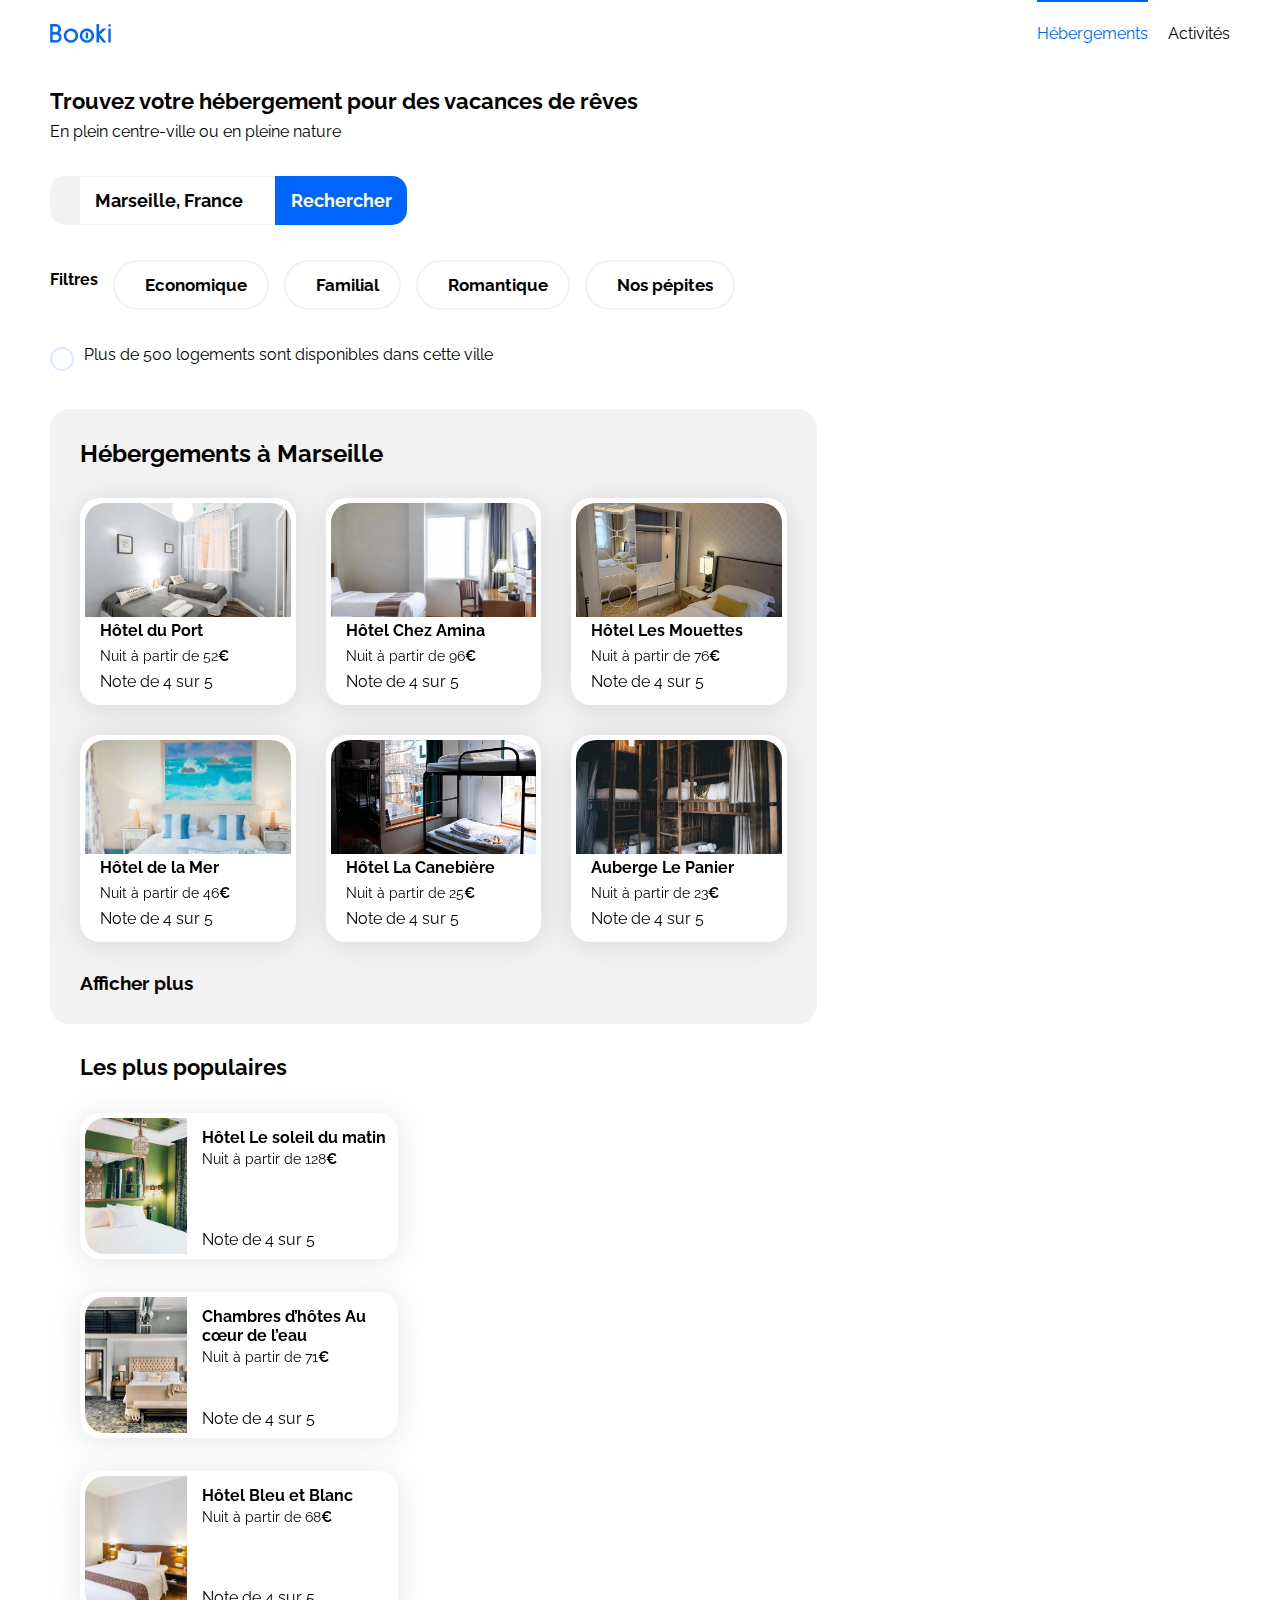
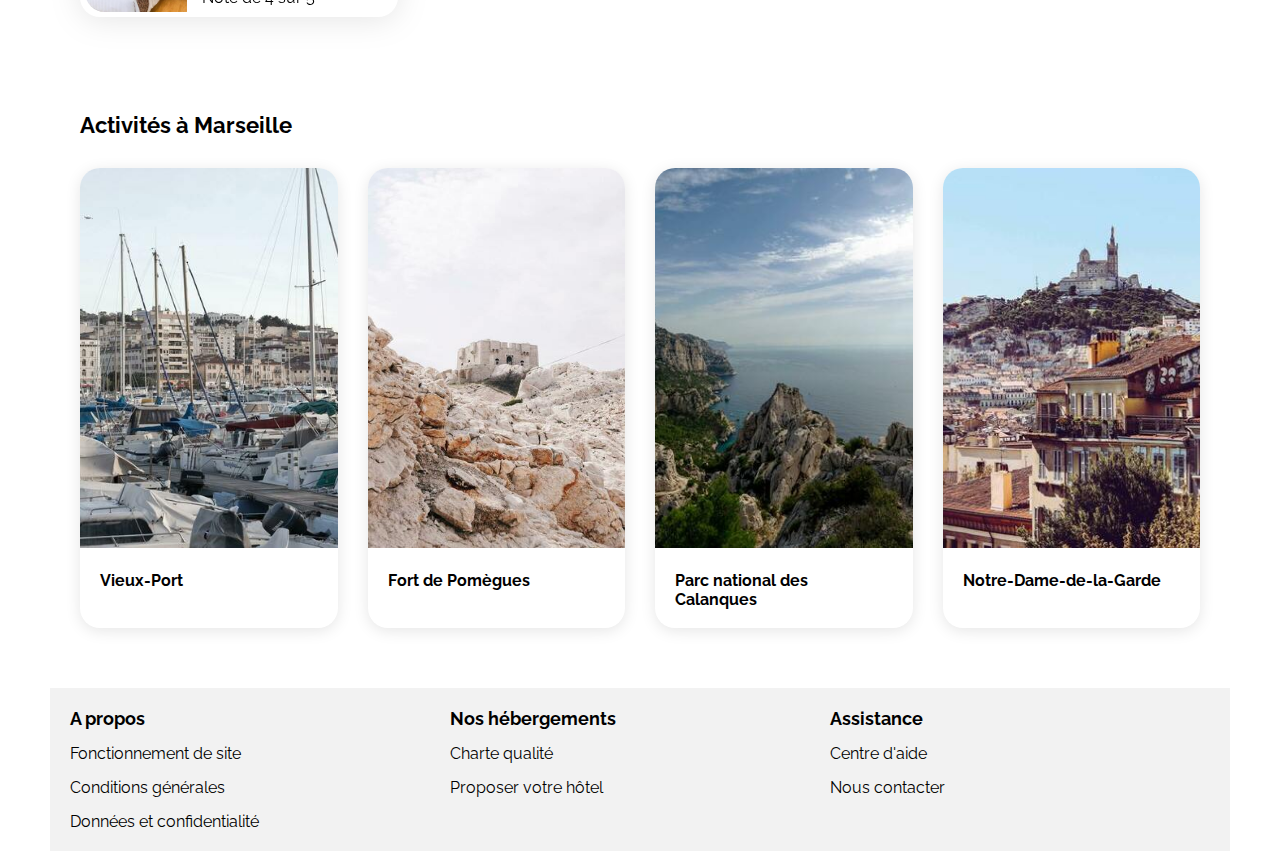
==== commit c9abf809: "corrections suite passage validateur w3c" ====
--- a/booki-RVU/index.html
+++ b/booki-RVU/index.html
@@ -3,18 +3,18 @@
 
 <head>
     <meta charset="UTF-8">
-    <meta name="viewport" content="width=device-width, initial-scale=1.0"/>
+    <meta name="viewport" content="width=device-width, initial-scale=1.0">
     <title>Booki</title>
-    <link rel="preconnect" href="https://fonts.googleapis.com"/>
+    <link rel="preconnect" href="https://fonts.googleapis.com">
     <link rel="preconnect" href="https://fonts.gstatic.com" crossorigin>
-    <link href="https://fonts.googleapis.com/css2?family=Raleway:wght@400;500;700&display=swap" rel="stylesheet"/>
+    <link href="https://fonts.googleapis.com/css2?family=Raleway:wght@400;500;700&display=swap" rel="stylesheet">
     <link rel="stylesheet" href="https://cdnjs.cloudflare.com/ajax/libs/font-awesome/6.2.1/css/all.min.css"
         integrity="sha512-MV7K8+y+gLIBoVD59lQIYicR65iaqukzvf/nwasF0nqhPay5w/9lJmVM2hMDcnK1OnMGCdVK+iQrJ7lzPJQd1w=="
-        crossorigin="anonymous" referrerpolicy="no-referrer" />
-    <link rel="stylesheet" href="./styles/style.css"/>
-    <link rel="stylesheet" href="./styles/styles-mobile.css"/>
-    <link rel="stylesheet" href="./styles/styles-tablette.css"/>
-    <link rel="icon" type="image/svg+xml" href="images/logo/Booki.png"/>
+        crossorigin="anonymous" referrerpolicy="no-referrer">
+    <link rel="stylesheet" href="./styles/style.css">
+    <link rel="stylesheet" href="./styles/styles-mobile.css">
+    <link rel="stylesheet" href="./styles/styles-tablette.css">
+    <link rel="icon" type="image/svg+xml" href="images/logo/Booki.png">
 </head>
 
 <body>
@@ -22,7 +22,7 @@
 
     <header>
             <nav>
-                <img class="logo-img" src="images/logo/Booki.png" alt="logo entreprise booki" />
+                <img class="logo-img" src="images/logo/Booki.png" alt="logo entreprise booki">
                 <ul>
                     <li id="barre-hebergements">
                         <a class="nav-hebergements" href="#Hébergements">Hébergements</a>
@@ -47,7 +47,7 @@
                 </button>
             </form>
 
-            <section class="section-filters">
+            <div class="section-filters">
                <p class="filtres">Filtres</p>
                 <ul>
                     <li>
@@ -75,10 +75,10 @@
                         </button>
                     </li>
                 </ul>
-            </section>
-            </section>
+            </div>
+        </section>
             <div class="info-section">
-                <i class="fa-solid fa-circle-info" aria-hidden="true"></i>
+                <i class="fa-solid fa-info" aria-hidden="true"></i>
                 <p>Plus de 500 logements sont disponibles dans cette ville</p>
             </div>
     </header>
@@ -91,8 +91,7 @@
                     <div class="hebergements-cards">
                         <a href="#">
                             <article class="card">
-                                <img src="./images/hebergements/fred-kleber.jpg"
-                                    alt="chambre de l'hôtel du port montrant les lits, une pièce très claire et une fenêtre ouverte"/>
+                                <img src="./images/hebergements/fred-kleber.jpg" alt="chambre de l'hôtel du port montrant les lits, une pièce très claire et une fenêtre ouverte">
 
                                 <div class="card-content">
                                     <div class="card-txt">
@@ -161,8 +160,7 @@
                         <a href="#">
                             <article class="card">
 
-                                <img src="./images/hebergements/annie-spratt.jpg"
-                                    alt="chambre de l'hôtel de la Mer, montrant le lit, avec deux tables de chevet, un tableau de la mer accroché au dessus du lit, ambiance océane bleu et blanc"/>
+                                <img src="./images/hebergements/annie-spratt.jpg" alt="chambre de l'hôtel de la Mer, montrant le lit, avec deux tables de chevet, un tableau de la mer accroché au dessus du lit, ambiance océane bleu et blanc">
 
                                 <div class="card-content">
                                     <div class="card-txt">
@@ -184,8 +182,7 @@
                         <a href="#">
                             <article class="card">
 
-                                <img src="./images/hebergements/marcus-loke.jpg"
-                                    alt="chambre de l'hôtel La Canebière montrant des lits super posé devant une fenêtre donnant sur la rue"/>
+                                <img src="./images/hebergements/marcus-loke.jpg" alt="chambre de l'hôtel La Canebière montrant des lits super posé devant une fenêtre donnant sur la rue">
 
                                 <div class="card-content">
                                     <div class="card-txt">
@@ -207,8 +204,7 @@
                         <a href="#">
                             <article class="card">
 
-                                <img src="./images/hebergements/nicate-lee.jpg"
-                                    alt="chambre de l'hôtel de l'Auberge Le Panier, montrant plusieurs lits super posé en bois style bambou"/>
+                                <img src="./images/hebergements/nicate-lee.jpg" alt="chambre de l'hôtel de l'Auberge Le Panier, montrant plusieurs lits super posé en bois style bambou">
 
                                 <div class="card-content">
                                     <div class="card-txt">
@@ -227,15 +223,15 @@
                             </article>
                         </a>
                     </div>
-                    <div class="afficher-plus">
+                 <div class="afficher-plus">
                     <a href="#">
-                    <h3>Afficher plus
-                    </h3>
-                </a>  
+                      <h3>Afficher plus
+                      </h3>
+                    </a>  
                  </div>
-
+               
                 </section>
-
+            </div>
                 <section class="populaires">
                     <div class="populaires-title">
                         <h2 class="section-title">Les plus populaires</h2>
@@ -311,7 +307,7 @@
             <div class="activity-cards">
                 <article class="card-activity">
                     <a href="#"> 
-                        <img src=".\images\activites\reno-laithienne.jpg"
+                        <img src="./images/activites/reno-laithienne.jpg"
                             alt="Vieux Port, bateaux dans le mport de Marseille">
                             <h3>Vieux-Port</h3>
                     </a>
@@ -341,8 +337,9 @@
 
         <footer>
             <section class="section-footer">
+                <h4>A propos</h4>
                 <ul> 
-                <h4>A propos</h4>
+               
                     <li>
                         <a href="#">Fonctionnement de site</a>
                     </li>
@@ -356,8 +353,8 @@
             </section>
 
             <section class="section-footer">
+                <h4>Nos hébergements</h4>
                 <ul>
-                <h4>Nos hébergements</h4>
                     <li>
                         <a href="#">Charte qualité</a>
                     </li>
@@ -367,8 +364,8 @@
                 </ul>
             </section>
             <section class="section-footer" >
+                <h4>Assistance</h4>
                 <ul>
-                <h4>Assistance</h4>
                     <li>
                         <a href="#">Centre d'aide</a>
                     </li>
--- a/booki-RVU/styles/style.css
+++ b/booki-RVU/styles/style.css
@@ -84,11 +84,11 @@
   justify-content: flex-start;
 }
 
-/* *****nav bar*****add code */
+/* *****nav bar***** */
 
 .logo-img {
-  width: 3.818rem;
-  height: 1.188rem;
+  width: 3.818rem;  /**61px**/
+  height: 1.188rem;   /***19px***/
 }
 
 nav {
@@ -114,7 +114,7 @@
   gap: 1.25rem; /**15px**/
 }
 
-/* *****specific styles nav hébergements*****add code */
+/* *****specific styles nav hébergements***** */
 
 .nav-hebergements {
   margin: 0;
@@ -122,6 +122,7 @@
   color: var(--main-color);
   border-top: 2px solid var(--main-color);
 }
+
 
 /* *****specific styles nav Activités*****add code*/
 
@@ -319,41 +320,50 @@
 }
 
 .hebergements-cards a {
-  width: calc(33.333% - 30px);
-  min-height: 207.25px;
-}
+    width: calc(33.333% - 30px);
+    min-height: 207.25px;
+  }
+
+.hebergements-cards .card {
+    margin-top: 30px;
+    display: flex;
+    flex-direction: column;
+    height: 207.25px;
+    padding-bottom: 15px;
+    gap: 4px 0;
+;  }
 
 .hebergements-cards img {
   width: 100%;
-  max-height: 124px;
+  height: 114px;
   border-radius: 20px 20px 0 0;
   object-fit: cover;
 }
 
-.hebergements-cards .card {
-  margin-top: 30px;
-  display: flex;
-  flex-direction: column;
-  max-height: 207.25px;
-}
 
 .hebergements .card-content {
-  padding-left: 10px;
-  margin: 4px 0 0 10px;
+  padding: 0 15px;
+  margin: 0;
+  width: auto;
+  height: 64px; 
 }
 
 .hebergements-cards .card-title {
   font-size: 1rem;
   font-weight: bold;
   text-align: left;
-}
-
-.hebergements-cards .card-subtitle {
+  margin-bottom: 8px;
+}
+
+.hebergements-cards p {
   font-size: 0.875rem; /***14px***/
+  margin-bottom: 8px;
 }
 
 .hebergements-cards .card-rating {
-  margin-bottom: 10px;
+    margin: 0;
+    padding:0;
+ 
 }
 
 .afficher-plus {
@@ -446,17 +456,19 @@
 }
 
 .card-activity h3 {
-  font-size: 1rem;
-  padding: 19px 20px;
-}
-
-/* *****footer***** (add code)*/
+   font-size: 1rem;
+   width: 100%;
+   padding: 19px 20px;
+   margin: 0;
+}
+
+/* *****footer***** */
 
 footer {
   display: flex;
   justify-content: flex-start;
-  align-items: center;
-  background: #f2f2f2;
+  align-items: flex-start;
+  background: var(--main-bg-color);
   margin: 30px 0 0;
   padding: 20px;
 }
@@ -465,6 +477,7 @@
   font-size: 1.125rem;
   font-weight: bold;
   text-align: start;
+  padding-bottom: 15px;
 }
 
 footer ul {
@@ -476,6 +489,9 @@
 
 .section-footer {
   display: flex;
+  flex-direction: column;
+ justify-content: start;
+
   flex: 1 1 calc(33.333%);
 }
 
--- a/booki-RVU/styles/styles-mobile.css
+++ b/booki-RVU/styles/styles-mobile.css
@@ -1,10 +1,5 @@
 @media screen and (min-width: 320px) and (max-width: 767.95px) {
-  * {
-    font-family: "Raleway", sans-serif;
-    margin: 0;
-    padding: 0;
-    box-sizing: border-box;
-  }
+ 
 
   .main-container {
     width: 100%;
@@ -82,7 +77,7 @@
   }
 
   .info-section {
-    margin-bottom: 0;
+    margin: 15px 0 0 0;
   }
 
   .info-section p {
@@ -148,6 +143,8 @@
     font-weight: bold;
     text-align: left;
     gap: 10px;
+    margin: 0;
+    padding: 0;
   }
 
   /* *****hebergements and populaires***** */
@@ -157,6 +154,7 @@
     flex-direction: column-reverse;
     justify-content: center;
     width: 100%;
+    gap: 15px;
   }
 
   /* ***** section les plus populaires***** */
@@ -181,6 +179,10 @@
   }
   .hebergements h2 {
     font-size: 1.375rem; /***22px***/
+  }
+
+  .afficher-plus {
+    margin-top: 15px;
   }
 
   /* ***** section activity***** */
@@ -222,16 +224,19 @@
   footer h4 {
     font-size: 1.125rem;
     font-weight: bold;
+    align-self: flex-start;
   }
 
   footer ul {
     padding: 0;
-    text-align: left;
+    align-self: flex-start;
     gap: 0.938rem; /***15px***/
   }
 }
 
 @media screen and (min-width: 320px) and (max-width: 374px) {
+
+
   .button-filters {
     padding: 0.25rem 1.188rem;
     height: 3.125rem; /**50px**/
@@ -248,5 +253,5 @@
 }
 
 @media screen and (min-width: 545px) and (max-width: 719px) {
-    
+
 }
--- a/booki-RVU/styles/styles-tablette.css
+++ b/booki-RVU/styles/styles-tablette.css
@@ -1,10 +1,5 @@
 @media screen and (min-width: 768px) and (max-width: 1024px) {
-  * {
-    font-family: "Raleway", sans-serif;
-    margin: 0;
-    padding: 0;
-    box-sizing: border-box;
-  }
+ 
 
   .main-container {
     width: 100%;
@@ -73,12 +68,12 @@
   /****section activity*****/
 
   .card-activity {
-    max-height: 270px;
+    height: 270px;
     width: 100%;
   }
 
   .card-activity img {
-    max-height: 200px;
+    height: 200px;
     width: 100%;
   }
 
@@ -87,11 +82,14 @@
   footer {
     display: grid;
     grid-template-columns: repeat(3, 1fr);
-    padding: 20px;
-    background: var(--main-bg-color);
+
+
   }
 
   footer .section-footer {
+    display: flex;
+    justify-content: flex-start;
+
     text-align: left;
   }
 
@@ -99,14 +97,15 @@
     font-size: 1rem;
     font-weight: 700;
     margin-bottom: 10px;
+    text-align: left;
   }
 
   footer ul {
     list-style-type: none;
-    padding: 0 20px;
+    padding: 0;
   }
 
   footer ul li {
-    margin-bottom: 5px; /** a vérifier***/
+    margin-bottom: 5px;
   }
 }
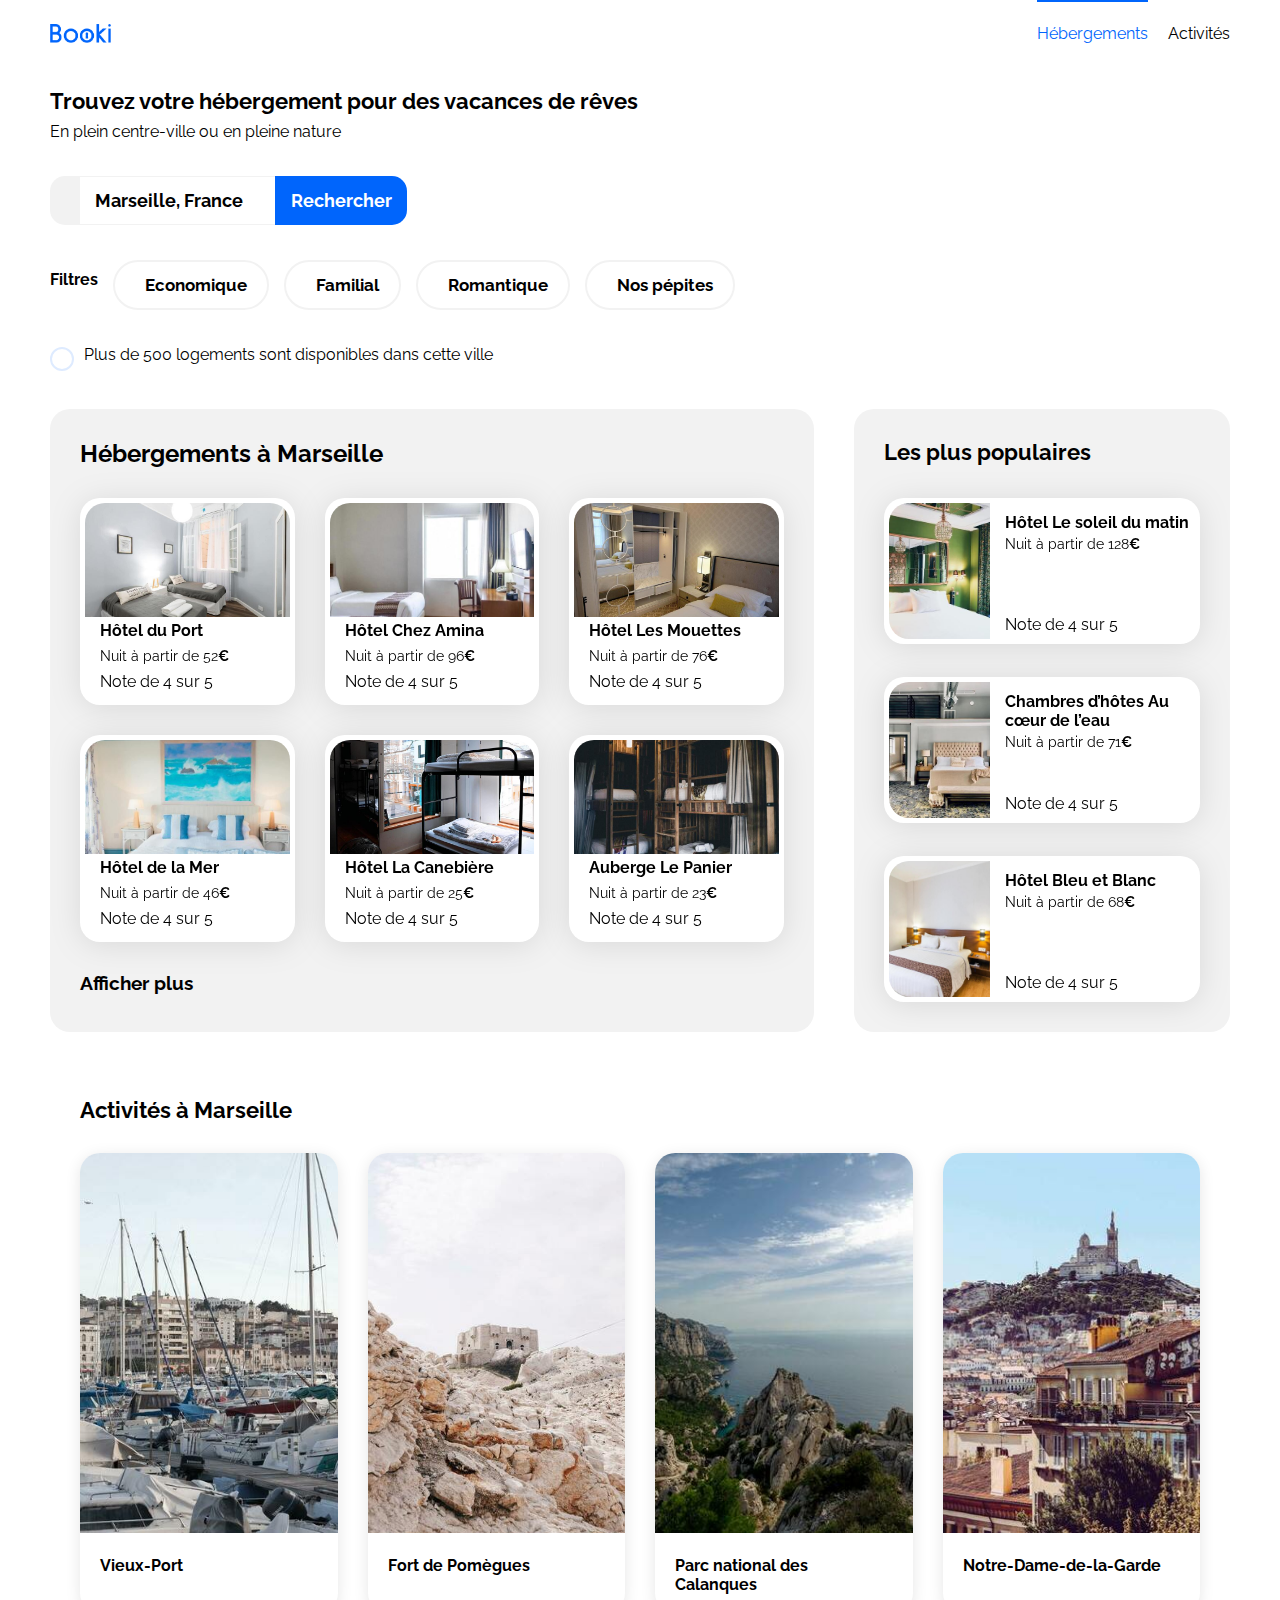
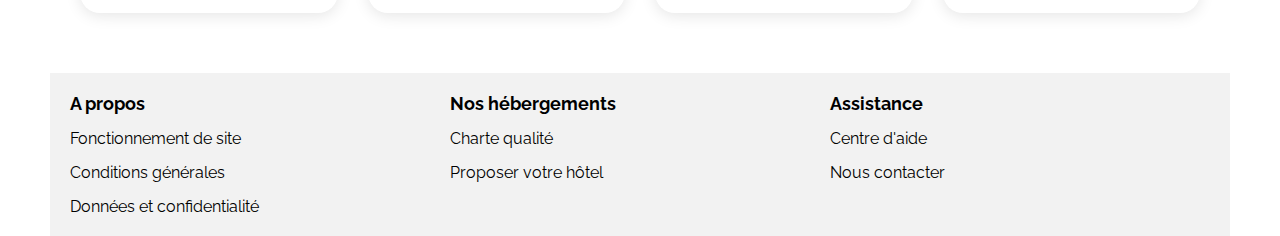
==== commit 7ccd3887: "rectif pb hebergements/les plus populaires" ====
--- a/booki-RVU/index.html
+++ b/booki-RVU/index.html
@@ -1,381 +1,460 @@
 <!DOCTYPE html>
 <html lang="fr">
-
-<head>
-    <meta charset="UTF-8">
-    <meta name="viewport" content="width=device-width, initial-scale=1.0">
+  <head>
+    <meta charset="UTF-8" />
+    <meta name="viewport" content="width=device-width, initial-scale=1.0" />
     <title>Booki</title>
-    <link rel="preconnect" href="https://fonts.googleapis.com">
-    <link rel="preconnect" href="https://fonts.gstatic.com" crossorigin>
-    <link href="https://fonts.googleapis.com/css2?family=Raleway:wght@400;500;700&display=swap" rel="stylesheet">
-    <link rel="stylesheet" href="https://cdnjs.cloudflare.com/ajax/libs/font-awesome/6.2.1/css/all.min.css"
-        integrity="sha512-MV7K8+y+gLIBoVD59lQIYicR65iaqukzvf/nwasF0nqhPay5w/9lJmVM2hMDcnK1OnMGCdVK+iQrJ7lzPJQd1w=="
-        crossorigin="anonymous" referrerpolicy="no-referrer">
-    <link rel="stylesheet" href="./styles/style.css">
-    <link rel="stylesheet" href="./styles/styles-mobile.css">
-    <link rel="stylesheet" href="./styles/styles-tablette.css">
-    <link rel="icon" type="image/svg+xml" href="images/logo/Booki.png">
-</head>
-
-<body>
+    <link rel="preconnect" href="https://fonts.googleapis.com" />
+    <link rel="preconnect" href="https://fonts.gstatic.com" crossorigin />
+    <link
+      href="https://fonts.googleapis.com/css2?family=Raleway:wght@400;500;700&display=swap"
+      rel="stylesheet"
+    />
+    <link
+      rel="stylesheet"
+      href="https://cdnjs.cloudflare.com/ajax/libs/font-awesome/6.2.1/css/all.min.css"
+      integrity="sha512-MV7K8+y+gLIBoVD59lQIYicR65iaqukzvf/nwasF0nqhPay5w/9lJmVM2hMDcnK1OnMGCdVK+iQrJ7lzPJQd1w=="
+      crossorigin="anonymous"
+      referrerpolicy="no-referrer"
+    />
+    <link rel="stylesheet" href="./styles/style.css" />
+    <link rel="stylesheet" href="./styles/styles-mobile.css" />
+    <link rel="stylesheet" href="./styles/styles-tablette.css" />
+    <link rel="icon" type="image/svg+xml" href="images/logo/Booki.png" />
+  </head>
+
+  <body>
     <div class="main-container">
-
-    <header>
-            <nav>
-                <img class="logo-img" src="images/logo/Booki.png" alt="logo entreprise booki">
-                <ul>
-                    <li id="barre-hebergements">
-                        <a class="nav-hebergements" href="#Hébergements">Hébergements</a>
-                    </li>
-                    <li id="barre-activity">
-                        <a class="nav-activités" href="#Activités">Activités</a>
-                    </li>
-                </ul>
-           
-            </nav>
-
-        <section class="info">   
-            <h1>Trouvez votre hébergement pour des vacances de rêves</h1>
-            <p>En plein centre-ville ou en pleine nature</p>
-
-            <form>
-                <i class="fa-solid fa-location-dot" aria-hidden="true"></i>
-                <input type="search" name="ville" id="ville" placeholder="Marseille, France ">
-                <button class="button-search" type="submit" aria-label="Rechercher"> 
-                    <span class="button-search-text">Rechercher</span>
-                    <i class="fa-solid fa-search button-icon"></i>
+      <header>
+        <nav>
+          <img
+            class="logo-img"
+            src="images/logo/Booki.png"
+            alt="logo entreprise booki"
+          />
+          <ul>
+            <li id="barre-hebergements">
+              <a class="nav-hebergements" href="#Hébergements">Hébergements</a>
+            </li>
+            <li id="barre-activity">
+              <a class="nav-activités" href="#Activités">Activités</a>
+            </li>
+          </ul>
+        </nav>
+
+        <section class="info">
+          <h1>Trouvez votre hébergement pour des vacances de rêves</h1>
+          <p>En plein centre-ville ou en pleine nature</p>
+
+          <form>
+            <i class="fa-solid fa-location-dot" aria-hidden="true"></i>
+            <input
+              type="search"
+              name="ville"
+              id="ville"
+              placeholder="Marseille, France "
+            />
+            <button class="button-search" type="submit" aria-label="Rechercher">
+              <span class="button-search-text">Rechercher</span>
+              <i class="fa-solid fa-search button-icon"></i>
+            </button>
+          </form>
+
+          <div class="section-filters">
+            <p class="filtres">Filtres</p>
+            <ul>
+              <li>
+                <button
+                  class="button-filters"
+                  aria-label="Filtres les résultats pour les options économiques"
+                >
+                  <i class="fa-solid fa-money-bill-wave"></i>
+                  Economique
                 </button>
-            </form>
-
-            <div class="section-filters">
-               <p class="filtres">Filtres</p>
-                <ul>
-                    <li>
-                        <button class="button-filters" aria-label="Filtres les résultats pour les options économiques">
-                            <i class="fa-solid fa-money-bill-wave"></i>
-                            Economique
-                        </button>
-                    </li>
-                    <li>
-                        <button class="button-filters" aria-label="Filtres les résultas pour les options de recherche pour les lieux pour les familles">
-                            <i class="fa-solid fa-person"></i>
-                            Familial
-                        </button>
-                    </li>
-                    <li>
-                        <button class="button-filters" aria-label="filtres les résultats pour les options de recherche de lieux romantiques">
-                            <i class="fa-solid fa-heart"></i>
-                            Romantique
-                        </button>
-                    </li>
-                    <li>
-                        <button class="button-filters" aria-label="filtres les résultats pour les options des meilleurs lieux sélectionné pour vous">
-                            <i class="fa-solid fa-fire"></i>
-                            Nos pépites
-                        </button>
-                    </li>
-                </ul>
+              </li>
+              <li>
+                <button
+                  class="button-filters"
+                  aria-label="Filtres les résultas pour les options de recherche pour les lieux pour les familles"
+                >
+                  <i class="fa-solid fa-person"></i>
+                  Familial
+                </button>
+              </li>
+              <li>
+                <button
+                  class="button-filters"
+                  aria-label="filtres les résultats pour les options de recherche de lieux romantiques"
+                >
+                  <i class="fa-solid fa-heart"></i>
+                  Romantique
+                </button>
+              </li>
+              <li>
+                <button
+                  class="button-filters"
+                  aria-label="filtres les résultats pour les options des meilleurs lieux sélectionné pour vous"
+                >
+                  <i class="fa-solid fa-fire"></i>
+                  Nos pépites
+                </button>
+              </li>
+            </ul>
+          </div>
+        </section>
+        <div class="info-section">
+          <i class="fa-solid fa-info" aria-hidden="true"></i>
+          <p>Plus de 500 logements sont disponibles dans cette ville</p>
+        </div>
+      </header>
+
+      <main>
+        <div class="hebergements-and-populaires">
+          <section class="hebergements" id="Hébergements">
+            <h2>Hébergements à Marseille</h2>
+            <div class="hebergements-cards">
+              <a href="#">
+                <article class="card">
+                  <img
+                    src="./images/hebergements/fred-kleber.jpg"
+                    alt="chambre de l'hôtel du port montrant les lits, une pièce très claire et une fenêtre ouverte"/>
+
+                  <div class="card-content">
+                    <div class="card-txt">
+                      <h3 class="card-title">Hôtel du Port</h3>
+                      <p>Nuit à partir de 52<span class="euro">€</span></p>
+                    </div>
+                    <div class="card-rating">
+                      <i class="fa-xs fa-solid fa-star" aria-hidden="true"></i>
+                      <i class="fa-xs fa-solid fa-star" aria-hidden="true"></i>
+                      <i class="fa-xs fa-solid fa-star" aria-hidden="true"></i>
+                      <i class="fa-xs fa-solid fa-star" aria-hidden="true"></i>
+                      <i
+                        class="fa-xs fa-solid fa-star neutral-star"
+                        aria-hidden="true"
+                      ></i>
+                      <span class="sr-only">Note de 4 sur 5</span>
+                    </div>
+                  </div>
+                </article>
+              </a>
+
+              <a href="#">
+                <article class="card">
+                  <img
+                    src="./images/hebergements/febrian-zakaria.jpg"
+                    alt="chambre de l'hôtel Chez Amina, montrant les lits, un bureau et une chaise en bois et la télé au mur, pièce très éclirée et fenêtre en fond"/>
+
+                  <div class="card-content">
+                    <div class="card-txt">
+                      <h3 class="card-title">Hôtel Chez Amina</h3>
+                      <p>Nuit à partir de 96<span class="euro">€</span></p>
+                    </div>
+                    <div class="card-rating">
+                      <i class="fa-xs fa-solid fa-star" aria-hidden="true"></i>
+                      <i class="fa-xs fa-solid fa-star" aria-hidden="true"></i>
+                      <i class="fa-xs fa-solid fa-star" aria-hidden="true"></i>
+                      <i class="fa-xs fa-solid fa-star" aria-hidden="true"></i>
+                      <i
+                        class="fa-xs fa-solid fa-star neutral-star"
+                        aria-hidden="true"
+                      ></i>
+                      <span class="sr-only">Note de 4 sur 5</span>
+                    </div>
+                  </div>
+                </article>
+              </a>
+
+              <a href="#">
+                <article class="card">
+                  <img
+                    src="./images/hebergements/reisetopia.jpg"
+                    alt="chambre de l'hôtel Les Mouettes montrant un lit, lumière tamisée, une armoire avec miroirs arrondis et table de chevet"
+                  />
+
+                  <div class="card-content">
+                    <div class="card-txt">
+                      <h3 class="card-title">Hôtel Les Mouettes</h3>
+                      <p>Nuit à partir de 76<span class="euro">€</span></p>
+                    </div>
+                    <div class="card-rating">
+                      <i class="fa-xs fa-solid fa-star" aria-hidden="true"></i>
+                      <i class="fa-xs fa-solid fa-star" aria-hidden="true"></i>
+                      <i class="fa-xs fa-solid fa-star" aria-hidden="true"></i>
+                      <i class="fa-xs fa-solid fa-star" aria-hidden="true"></i>
+                      <i
+                        class="fa-xs fa-solid fa-star neutral-star"
+                        aria-hidden="true"
+                      ></i>
+                      <span class="sr-only">Note de 4 sur 5</span>
+                    </div>
+                  </div>
+                </article>
+              </a>
+
+              <a href="#">
+                <article class="card">
+                  <img
+                    src="./images/hebergements/annie-spratt.jpg"
+                    alt="chambre de l'hôtel de la Mer, montrant le lit, avec deux tables de chevet, un tableau de la mer accroché au dessus du lit, ambiance océane bleu et blanc"
+                  />
+
+                  <div class="card-content">
+                    <div class="card-txt">
+                      <h3 class="card-title">Hôtel de la Mer</h3>
+                      <p>Nuit à partir de 46<span class="euro">€</span></p>
+                    </div>
+                    <div class="card-rating">
+                      <i class="fa-xs fa-solid fa-star" aria-hidden="true"></i>
+                      <i class="fa-xs fa-solid fa-star" aria-hidden="true"></i>
+                      <i class="fa-xs fa-solid fa-star" aria-hidden="true"></i>
+                      <i class="fa-xs fa-solid fa-star" aria-hidden="true"></i>
+                      <i
+                        class="fa-xs fa-solid fa-star neutral-star"
+                        aria-hidden="true"
+                      ></i>
+                      <span class="sr-only">Note de 4 sur 5</span>
+                    </div>
+                  </div>
+                </article>
+              </a>
+
+              <a href="#">
+                <article class="card">
+                  <img
+                    src="./images/hebergements/marcus-loke.jpg"
+                    alt="chambre de l'hôtel La Canebière montrant des lits super posé devant une fenêtre donnant sur la rue"
+                  />
+
+                  <div class="card-content">
+                    <div class="card-txt">
+                      <h3 class="card-title">Hôtel La Canebière</h3>
+                      <p>Nuit à partir de 25<span class="euro">€</span></p>
+                    </div>
+                    <div class="card-rating">
+                      <i class="fa-xs fa-solid fa-star" aria-hidden="true"></i>
+                      <i class="fa-xs fa-solid fa-star" aria-hidden="true"></i>
+                      <i class="fa-xs fa-solid fa-star" aria-hidden="true"></i>
+                      <i class="fa-xs fa-solid fa-star" aria-hidden="true"></i>
+                      <i
+                        class="fa-xs fa-solid fa-star neutral-star"
+                        aria-hidden="true"
+                      ></i>
+                      <span class="sr-only">Note de 4 sur 5</span>
+                    </div>
+                  </div>
+                </article>
+              </a>
+
+              <a href="#">
+                <article class="card">
+                  <img
+                    src="./images/hebergements/nicate-lee.jpg"
+                    alt="chambre de l'hôtel de l'Auberge Le Panier, montrant plusieurs lits super posé en bois style bambou"
+                  />
+
+                  <div class="card-content">
+                    <div class="card-txt">
+                      <h3 class="card-title">Auberge Le Panier</h3>
+                      <p>Nuit à partir de 23<span class="euro">€</span></p>
+                    </div>
+                    <div class="card-rating">
+                      <i class="fa-xs fa-solid fa-star" aria-hidden="true"></i>
+                      <i class="fa-xs fa-solid fa-star" aria-hidden="true"></i>
+                      <i class="fa-xs fa-solid fa-star" aria-hidden="true"></i>
+                      <i class="fa-xs fa-solid fa-star" aria-hidden="true"></i>
+                      <i
+                        class="fa-xs fa-solid fa-star neutral-star"
+                        aria-hidden="true"
+                      ></i>
+                      <span class="sr-only">Note de 4 sur 5</span>
+                    </div>
+                  </div>
+                </article>
+              </a>
             </div>
+            <div class="afficher-plus">
+              <a href="#">
+                <h3>Afficher plus</h3>
+              </a>
+            </div>
+          </section>
+       
+        <section class="populaires">
+          <div class="populaires-title">
+            <h2 class="section-title">Les plus populaires</h2>
+            <i class="fa-solid fa-chart-line" aria-hidden="true"></i>
+          </div>
+          <div class="populaires-cards">
+            <a href="#">
+              <article class="card">
+                <img
+                  src="./images/hebergements/emile-guillemot.jpg"
+                  alt="Image de la chambre d'hôtel montrant un lit"
+                />
+                <div class="card-content">
+                  <div class="card-txt">
+                    <h3 class="card-title">Hôtel Le soleil du matin</h3>
+                    <p class="card-subtitle">
+                      Nuit à partir de 128<span class="euro">€</span>
+                    </p>
+                  </div>
+                  <div class="card-rating">
+                    <i class="fa-xs fa-solid fa-star" aria-hidden="true"></i>
+                    <i class="fa-xs fa-solid fa-star" aria-hidden="true"></i>
+                    <i class="fa-xs fa-solid fa-star" aria-hidden="true"></i>
+                    <i class="fa-xs fa-solid fa-star" aria-hidden="true"></i>
+                    <i
+                      class="fa-xs fa-solid fa-star neutral-star"
+                      aria-hidden="true"
+                    ></i>
+                    <span class="sr-only">Note de 4 sur 5</span>
+                  </div>
+                </div>
+              </article>
+            </a>
+            <a href="#">
+              <article class="card">
+                <img
+                  src="./images/hebergements/aw-creative.jpg"
+                  alt="Image de la chambre d'hôtel montrant un lit"
+                />
+                <div class="card-content">
+                  <div class="card-txt">
+                    <h3 class="card-title">
+                      Chambres d’hôtes Au cœur de l’eau
+                    </h3>
+                    <p class="card-subtitle">
+                      Nuit à partir de 71<span class="euro">€</span>
+                    </p>
+                  </div>
+                  <div class="card-rating">
+                    <i class="fa-xs fa-solid fa-star" aria-hidden="true"></i>
+                    <i class="fa-xs fa-solid fa-star" aria-hidden="true"></i>
+                    <i class="fa-xs fa-solid fa-star" aria-hidden="true"></i>
+                    <i class="fa-xs fa-solid fa-star" aria-hidden="true"></i>
+                    <i
+                      class="fa-xs fa-solid fa-star neutral-star"
+                      aria-hidden="true"
+                    ></i>
+                    <span class="sr-only">Note de 4 sur 5</span>
+                  </div>
+                </div>
+              </article>
+            </a>
+            <a href="#">
+              <article class="card">
+                <img
+                  src="./images/hebergements/febrian-zakaria2.jpg"
+                  alt="Image de la chambre d'hôtel montrant un lit"
+                />
+                <div class="card-content">
+                  <div class="card-txt">
+                    <h3 class="card-title">Hôtel Bleu et Blanc</h3>
+                    <p class="card-subtitle">
+                      Nuit à partir de 68<span class="euro">€</span>
+                    </p>
+                  </div>
+                  <div class="card-rating">
+                    <i class="fa-xs fa-solid fa-star" aria-hidden="true"></i>
+                    <i class="fa-xs fa-solid fa-star" aria-hidden="true"></i>
+                    <i class="fa-xs fa-solid fa-star" aria-hidden="true"></i>
+                    <i class="fa-xs fa-solid fa-star" aria-hidden="true"></i>
+                    <i
+                      class="fa-xs fa-solid fa-star neutral-star"
+                      aria-hidden="true"
+                    ></i>
+                    <span class="sr-only">Note de 4 sur 5</span>
+                  </div>
+                </div>
+              </article>
+            </a>
+        </div>
         </section>
-            <div class="info-section">
-                <i class="fa-solid fa-info" aria-hidden="true"></i>
-                <p>Plus de 500 logements sont disponibles dans cette ville</p>
-            </div>
-    </header>
-
-        <main>
-            <div class="hebergements-and-populaires">
-
-                <section class="hebergements" id="Hébergements">
-                    <h2>Hébergements à Marseille</h2>
-                    <div class="hebergements-cards">
-                        <a href="#">
-                            <article class="card">
-                                <img src="./images/hebergements/fred-kleber.jpg" alt="chambre de l'hôtel du port montrant les lits, une pièce très claire et une fenêtre ouverte">
-
-                                <div class="card-content">
-                                    <div class="card-txt">
-                                        <h3 class="card-title">Hôtel du Port</h3>
-                                        <p>Nuit à partir de 52<span class="euro">€</span></p>
-                                    </div>
-                                    <div class="card-rating">
-                                        <i class="fa-xs fa-solid fa-star" aria-hidden="true"></i>
-                                        <i class="fa-xs fa-solid fa-star" aria-hidden="true"></i>
-                                        <i class="fa-xs fa-solid fa-star" aria-hidden="true"></i>
-                                        <i class="fa-xs fa-solid fa-star" aria-hidden="true"></i>
-                                        <i class="fa-xs fa-solid fa-star neutral-star" aria-hidden="true"></i>
-                                        <span class="sr-only">Note de 4 sur 5</span>
-                                    </div>
-                                </div>
-                            </article>
-                        </a>
-
-                        <a href="#">
-                            <article class="card">
-
-                                <img src="./images/hebergements/febrian-zakaria.jpg"
-                                    alt="chambre de l'hôtel Chez Amina, montrant les lits, un bureau et une chaise en bois et la télé au mur, pièce très éclirée et fenêtre en fond">
-
-                                <div class="card-content">
-                                    <div class="card-txt">
-                                        <h3 class="card-title">Hôtel Chez Amina</h3>
-                                        <p>Nuit à partir de 96<span class="euro">€</span></p>
-                                    </div>
-                                    <div class="card-rating">
-                                        <i class="fa-xs fa-solid fa-star" aria-hidden="true"></i>
-                                        <i class="fa-xs fa-solid fa-star" aria-hidden="true"></i>
-                                        <i class="fa-xs fa-solid fa-star" aria-hidden="true"></i>
-                                        <i class="fa-xs fa-solid fa-star" aria-hidden="true"></i>
-                                        <i class="fa-xs fa-solid fa-star neutral-star" aria-hidden="true"></i>
-                                        <span class="sr-only">Note de 4 sur 5</span>
-                                    </div>
-                                </div>
-                            </article>
-                        </a>
-
-                        <a href="#">
-                            <article class="card">
-
-                                <img src="./images/hebergements/reisetopia.jpg"
-                                    alt="chambre de l'hôtel Les Mouettes montrant un lit, lumière tamisée, une armoire avec miroirs arrondis et table de chevet">
-
-                                <div class="card-content">
-                                    <div class="card-txt">
-                                        <h3 class="card-title">Hôtel Les Mouettes</h3>
-                                        <p>Nuit à partir de 76<span class="euro">€</span></p>
-                                    </div>
-                                    <div class="card-rating">
-                                        <i class="fa-xs fa-solid fa-star" aria-hidden="true"></i>
-                                        <i class="fa-xs fa-solid fa-star" aria-hidden="true"></i>
-                                        <i class="fa-xs fa-solid fa-star" aria-hidden="true"></i>
-                                        <i class="fa-xs fa-solid fa-star" aria-hidden="true"></i>
-                                        <i class="fa-xs fa-solid fa-star neutral-star" aria-hidden="true"></i>
-                                        <span class="sr-only">Note de 4 sur 5</span>
-                                    </div>
-                                </div>
-                            </article>
-                        </a>
-
-
-                        <a href="#">
-                            <article class="card">
-
-                                <img src="./images/hebergements/annie-spratt.jpg" alt="chambre de l'hôtel de la Mer, montrant le lit, avec deux tables de chevet, un tableau de la mer accroché au dessus du lit, ambiance océane bleu et blanc">
-
-                                <div class="card-content">
-                                    <div class="card-txt">
-                                        <h3 class="card-title">Hôtel de la Mer</h3>
-                                        <p>Nuit à partir de 46<span class="euro">€</span></p>
-                                    </div>
-                                    <div class="card-rating">
-                                        <i class="fa-xs fa-solid fa-star" aria-hidden="true"></i>
-                                        <i class="fa-xs fa-solid fa-star" aria-hidden="true"></i>
-                                        <i class="fa-xs fa-solid fa-star" aria-hidden="true"></i>
-                                        <i class="fa-xs fa-solid fa-star" aria-hidden="true"></i>
-                                        <i class="fa-xs fa-solid fa-star neutral-star" aria-hidden="true"></i>
-                                        <span class="sr-only">Note de 4 sur 5</span>
-                                    </div>
-                                </div>
-                            </article>
-                        </a>
-
-                        <a href="#">
-                            <article class="card">
-
-                                <img src="./images/hebergements/marcus-loke.jpg" alt="chambre de l'hôtel La Canebière montrant des lits super posé devant une fenêtre donnant sur la rue">
-
-                                <div class="card-content">
-                                    <div class="card-txt">
-                                        <h3 class="card-title">Hôtel La Canebière</h3>
-                                        <p>Nuit à partir de 25<span class="euro">€</span></p>
-                                    </div>
-                                    <div class="card-rating">
-                                        <i class="fa-xs fa-solid fa-star" aria-hidden="true"></i>
-                                        <i class="fa-xs fa-solid fa-star" aria-hidden="true"></i>
-                                        <i class="fa-xs fa-solid fa-star" aria-hidden="true"></i>
-                                        <i class="fa-xs fa-solid fa-star" aria-hidden="true"></i>
-                                        <i class="fa-xs fa-solid fa-star neutral-star" aria-hidden="true"></i>
-                                        <span class="sr-only">Note de 4 sur 5</span>
-                                    </div>
-                                </div>
-                            </article>
-                        </a>
-
-                        <a href="#">
-                            <article class="card">
-
-                                <img src="./images/hebergements/nicate-lee.jpg" alt="chambre de l'hôtel de l'Auberge Le Panier, montrant plusieurs lits super posé en bois style bambou">
-
-                                <div class="card-content">
-                                    <div class="card-txt">
-                                        <h3 class="card-title">Auberge Le Panier</h3>
-                                        <p>Nuit à partir de 23<span class="euro">€</span></p>
-                                    </div>
-                                    <div class="card-rating">
-                                        <i class="fa-xs fa-solid fa-star" aria-hidden="true"></i>
-                                        <i class="fa-xs fa-solid fa-star" aria-hidden="true"></i>
-                                        <i class="fa-xs fa-solid fa-star" aria-hidden="true"></i>
-                                        <i class="fa-xs fa-solid fa-star" aria-hidden="true"></i>
-                                        <i class="fa-xs fa-solid fa-star neutral-star" aria-hidden="true"></i>
-                                        <span class="sr-only">Note de 4 sur 5</span>
-                                    </div>
-                                </div>
-                            </article>
-                        </a>
-                    </div>
-                 <div class="afficher-plus">
-                    <a href="#">
-                      <h3>Afficher plus
-                      </h3>
-                    </a>  
-                 </div>
-               
-                </section>
-            </div>
-                <section class="populaires">
-                    <div class="populaires-title">
-                        <h2 class="section-title">Les plus populaires</h2>
-                        <i class="fa-solid fa-chart-line" aria-hidden="true"></i>
-                    </div>
-                    <div class="populaires-cards">
-                        <a href="#">
-                            <article class="card">
-                                <img src="./images/hebergements/emile-guillemot.jpg"
-                                    alt="Image de la chambre d'hôtel montrant un lit">
-                                <div class="card-content">
-                                    <div class="card-txt">
-                                        <h3 class="card-title">Hôtel Le soleil du matin</h3>
-                                        <p class="card-subtitle">Nuit à partir de 128<span class="euro">€</span></p>
-                                    </div>
-                                    <div class="card-rating">
-                                        <i class="fa-xs fa-solid fa-star" aria-hidden="true"></i>
-                                        <i class="fa-xs fa-solid fa-star" aria-hidden="true"></i>
-                                        <i class="fa-xs fa-solid fa-star" aria-hidden="true"></i>
-                                        <i class="fa-xs fa-solid fa-star" aria-hidden="true"></i>
-                                        <i class="fa-xs fa-solid fa-star neutral-star" aria-hidden="true"></i>
-                                        <span class="sr-only">Note de 4 sur 5</span>
-                                    </div>
-                                </div>
-                            </article>
-                        </a>
-                        <a href="#">
-                            <article class="card">
-                                <img src="./images/hebergements/aw-creative.jpg"
-                                    alt="Image de la chambre d'hôtel montrant un lit">
-                                <div class="card-content">
-                                    <div class="card-txt">
-                                        <h3 class="card-title">Chambres d’hôtes Au cœur de l’eau</h3>
-                                        <p class="card-subtitle">Nuit à partir de 71<span class="euro">€</span></p>
-                                    </div>
-                                    <div class="card-rating">
-                                        <i class="fa-xs fa-solid fa-star" aria-hidden="true"></i>
-                                        <i class="fa-xs fa-solid fa-star" aria-hidden="true"></i>
-                                        <i class="fa-xs fa-solid fa-star" aria-hidden="true"></i>
-                                        <i class="fa-xs fa-solid fa-star" aria-hidden="true"></i>
-                                        <i class="fa-xs fa-solid fa-star neutral-star" aria-hidden="true"></i>
-                                        <span class="sr-only">Note de 4 sur 5</span>
-                                    </div>
-                                </div>
-                            </article>
-                        </a>
-                        <a href="#">
-                            <article class="card">
-                                <img src="./images/hebergements/febrian-zakaria2.jpg"
-                                    alt="Image de la chambre d'hôtel montrant un lit">
-                                <div class="card-content">
-                                    <div class="card-txt">
-                                        <h3 class="card-title">Hôtel Bleu et Blanc</h3>
-                                        <p class="card-subtitle">Nuit à partir de 68<span class="euro">€</span></p>
-                                    </div>
-                                    <div class="card-rating">
-                                        <i class="fa-xs fa-solid fa-star" aria-hidden="true"></i>
-                                        <i class="fa-xs fa-solid fa-star" aria-hidden="true"></i>
-                                        <i class="fa-xs fa-solid fa-star" aria-hidden="true"></i>
-                                        <i class="fa-xs fa-solid fa-star" aria-hidden="true"></i>
-                                        <i class="fa-xs fa-solid fa-star neutral-star" aria-hidden="true"></i>
-                                        <span class="sr-only">Note de 4 sur 5</span>
-                                    </div>
-                                </div>
-                            </article>
-                        </a>
-                    </div>
-                </section>
-        </main>
-
-        <section class="activity" id="Activités">
-            <h2 class="section-title">Activités à Marseille</h2>
-            <div class="activity-cards">
-                <article class="card-activity">
-                    <a href="#"> 
-                        <img src="./images/activites/reno-laithienne.jpg"
-                            alt="Vieux Port, bateaux dans le mport de Marseille">
-                            <h3>Vieux-Port</h3>
-                    </a>
-                </article>
-                <article class="card-activity">
-                    <a href="#">
-                        <img src="./images/activites/paul-hermann.jpg" alt="Fort de Pomègues, rochers au premier plan">
-                            <h3>Fort de Pomègues</h3>
-                    </a>
-                </article>
-                <article class="card-activity">
-                    <a href="#">
-                    <img src="./images/activites/kilyan-sockalingum.jpg"
-                        alt="Les calanques avec en fond la Méditérannée">
-                        <h3>Parc national des Calanques</h3>
-                    </a>
-                </article>
-                <article class="card-activity">
-                    <a href="#">
-                    <img src="./images/activites/florian-wehde.jpg"
-                        alt="Notre-Dame-de-La-Garde, avec la ville au pied de la coline en premier plan">
-                        <h3>Notre-Dame-de-la-Garde</h3>
-                    </a>
-                </article>
-            </div>
+    </div>
+      </main>
+
+      <section class="activity" id="Activités">
+        <h2 class="section-title">Activités à Marseille</h2>
+        <div class="activity-cards">
+          <article class="card-activity">
+            <a href="#">
+              <img
+                src="./images/activites/reno-laithienne.jpg"
+                alt="Vieux Port, bateaux dans le mport de Marseille"
+              />
+              <h3>Vieux-Port</h3>
+            </a>
+          </article>
+          <article class="card-activity">
+            <a href="#">
+              <img
+                src="./images/activites/paul-hermann.jpg"
+                alt="Fort de Pomègues, rochers au premier plan"
+              />
+              <h3>Fort de Pomègues</h3>
+            </a>
+          </article>
+          <article class="card-activity">
+            <a href="#">
+              <img
+                src="./images/activites/kilyan-sockalingum.jpg"
+                alt="Les calanques avec en fond la Méditérannée"
+              />
+              <h3>Parc national des Calanques</h3>
+            </a>
+          </article>
+          <article class="card-activity">
+            <a href="#">
+              <img
+                src="./images/activites/florian-wehde.jpg"
+                alt="Notre-Dame-de-La-Garde, avec la ville au pied de la coline en premier plan"
+              />
+              <h3>Notre-Dame-de-la-Garde</h3>
+            </a>
+          </article>
+        </div>
+      </section>
+
+      <footer>
+        <section class="section-footer">
+          <h4>A propos</h4>
+          <ul>
+            <li>
+              <a href="#">Fonctionnement de site</a>
+            </li>
+            <li>
+              <a href="#">Conditions générales</a>
+            </li>
+            <li>
+              <a href="#">Données et confidentialité</a>
+            </li>
+          </ul>
         </section>
 
-        <footer>
-            <section class="section-footer">
-                <h4>A propos</h4>
-                <ul> 
-               
-                    <li>
-                        <a href="#">Fonctionnement de site</a>
-                    </li>
-                    <li>
-                        <a href="#">Conditions générales</a>
-                    </li>
-                    <li>
-                        <a href="#">Données et confidentialité</a>
-                    </li>
-                </ul>
-            </section>
-
-            <section class="section-footer">
-                <h4>Nos hébergements</h4>
-                <ul>
-                    <li>
-                        <a href="#">Charte qualité</a>
-                    </li>
-                    <li>
-                        <a href="#">Proposer votre hôtel</a>
-                    </li>
-                </ul>
-            </section>
-            <section class="section-footer" >
-                <h4>Assistance</h4>
-                <ul>
-                    <li>
-                        <a href="#">Centre d'aide</a>
-                    </li>
-                    <li>
-                        <a href="#">Nous contacter</a>
-                    </li>
-                </ul>
-            </section>
-        </footer>
+        <section class="section-footer">
+          <h4>Nos hébergements</h4>
+          <ul>
+            <li>
+              <a href="#">Charte qualité</a>
+            </li>
+            <li>
+              <a href="#">Proposer votre hôtel</a>
+            </li>
+          </ul>
+        </section>
+        <section class="section-footer">
+          <h4>Assistance</h4>
+          <ul>
+            <li>
+              <a href="#">Centre d'aide</a>
+            </li>
+            <li>
+              <a href="#">Nous contacter</a>
+            </li>
+          </ul>
+        </section>
+      </footer>
     </div>
-</body>
-
+  </body>
 </html>
--- a/booki-RVU/styles/style.css
+++ b/booki-RVU/styles/style.css
@@ -87,8 +87,8 @@
 /* *****nav bar***** */
 
 .logo-img {
-  width: 3.818rem;  /**61px**/
-  height: 1.188rem;   /***19px***/
+  width: 3.818rem; /**61px**/
+  height: 1.188rem; /***19px***/
 }
 
 nav {
@@ -123,7 +123,6 @@
   border-top: 2px solid var(--main-color);
 }
 
-
 /* *****specific styles nav Activités*****add code*/
 
 .nav-activités {
@@ -132,7 +131,7 @@
   padding-right: 0;
 }
 
-/* *****header, section info (h1+P, form)***** add code*/
+/* *****header***** */
 
 h1 {
   font-size: 1.375rem; /***22px***/
@@ -145,7 +144,7 @@
   padding: 0 0 10px 0;
 }
 
-/* *****add code form******* */
+/* *****form******* */
 
 form {
   display: flex;
@@ -183,7 +182,7 @@
 }
 
 ::placeholder {
-    color: black;
+  color: black;
 }
 
 .button-search {
@@ -204,7 +203,6 @@
   margin: 0;
   border: 1px;
   cursor: pointer;
-
 }
 
 .button-search-text {
@@ -260,7 +258,8 @@
   transition: 0.5s;
 }
 
-/*icone info <p> header*/
+/*icone info header*/
+
 .info-section {
   display: flex;
   align-items: center;
@@ -269,12 +268,13 @@
 }
 
 /*mettre la bonne icône fontawesome*/
-.info-section i {
+.fa-info {
   color: var(--main-color);
   background-color: white;
   border: 2px solid var(--filter-bg-color);
   border-radius: 50%;
   padding: 10px;
+  text-align: center;
 }
 
 .info-section p {
@@ -320,18 +320,18 @@
 }
 
 .hebergements-cards a {
-    width: calc(33.333% - 30px);
-    min-height: 207.25px;
-  }
+  width: calc(33.333% - 30px);
+  min-height: 207.25px;
+}
 
 .hebergements-cards .card {
-    margin-top: 30px;
-    display: flex;
-    flex-direction: column;
-    height: 207.25px;
-    padding-bottom: 15px;
-    gap: 4px 0;
-;  }
+  margin-top: 30px;
+  display: flex;
+  flex-direction: column;
+  height: 207.25px;
+  padding-bottom: 15px;
+  gap: 4px 0;
+}
 
 .hebergements-cards img {
   width: 100%;
@@ -340,12 +340,11 @@
   object-fit: cover;
 }
 
-
 .hebergements .card-content {
   padding: 0 15px;
   margin: 0;
   width: auto;
-  height: 64px; 
+  height: 64px;
 }
 
 .hebergements-cards .card-title {
@@ -361,9 +360,8 @@
 }
 
 .hebergements-cards .card-rating {
-    margin: 0;
-    padding:0;
- 
+  margin: 0;
+  padding: 0;
 }
 
 .afficher-plus {
@@ -444,7 +442,7 @@
   display: flex;
   flex-direction: column;
   background: white;
-  box-shadow:  0px 3px 15px 0px rgba(0, 0, 0, 0.1);
+  box-shadow: 0px 3px 15px 0px rgba(0, 0, 0, 0.1);
   border-radius: 20px;
 }
 
@@ -456,10 +454,10 @@
 }
 
 .card-activity h3 {
-   font-size: 1rem;
-   width: 100%;
-   padding: 19px 20px;
-   margin: 0;
+  font-size: 1rem;
+  width: 100%;
+  padding: 19px 20px;
+  margin: 0;
 }
 
 /* *****footer***** */
@@ -490,7 +488,7 @@
 .section-footer {
   display: flex;
   flex-direction: column;
- justify-content: start;
+  justify-content: start;
 
   flex: 1 1 calc(33.333%);
 }
--- a/booki-RVU/styles/styles-mobile.css
+++ b/booki-RVU/styles/styles-mobile.css
@@ -1,6 +1,4 @@
 @media screen and (min-width: 320px) and (max-width: 767.95px) {
- 
-
   .main-container {
     width: 100%;
     padding: 0px;
@@ -235,8 +233,6 @@
 }
 
 @media screen and (min-width: 320px) and (max-width: 374px) {
-
-
   .button-filters {
     padding: 0.25rem 1.188rem;
     height: 3.125rem; /**50px**/
@@ -253,5 +249,4 @@
 }
 
 @media screen and (min-width: 545px) and (max-width: 719px) {
-
 }
--- a/booki-RVU/styles/styles-tablette.css
+++ b/booki-RVU/styles/styles-tablette.css
@@ -1,6 +1,4 @@
 @media screen and (min-width: 768px) and (max-width: 1024px) {
- 
-
   .main-container {
     width: 100%;
     margin: 0;
@@ -82,8 +80,6 @@
   footer {
     display: grid;
     grid-template-columns: repeat(3, 1fr);
-
-
   }
 
   footer .section-footer {
